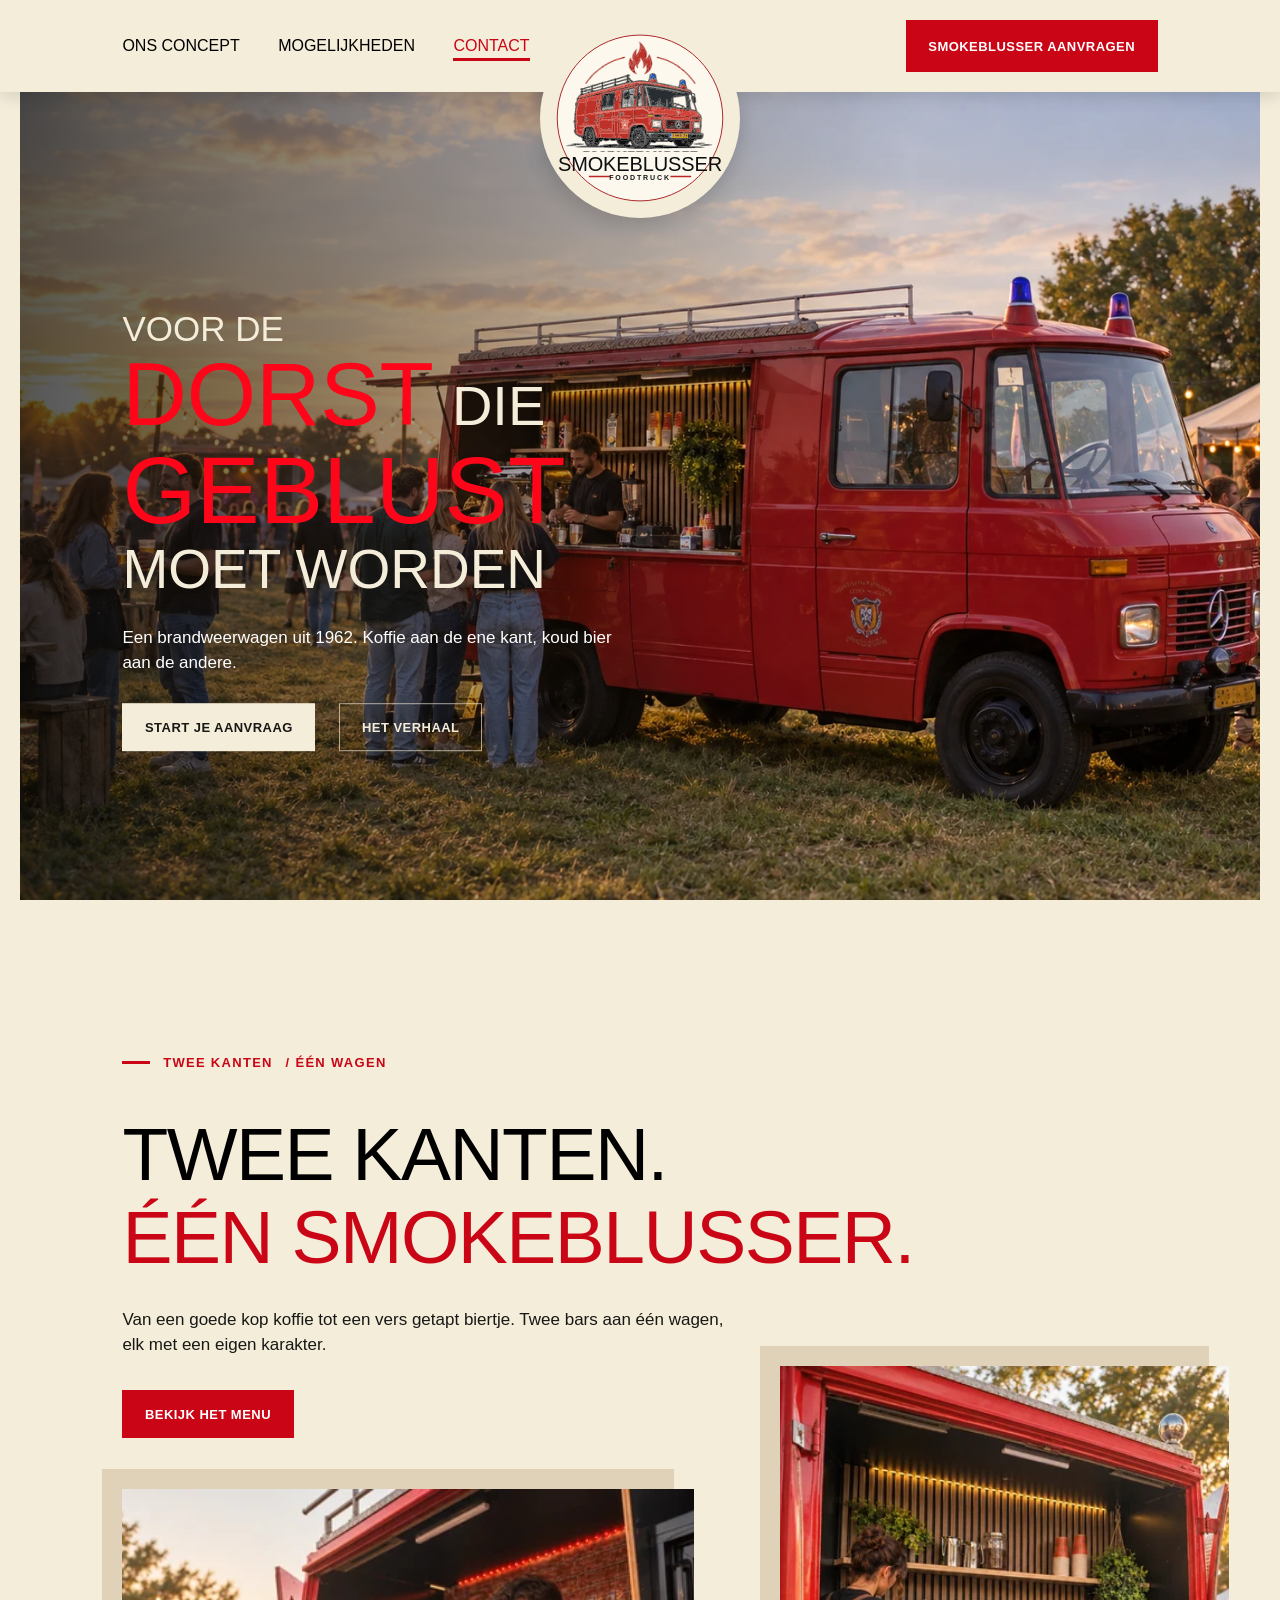
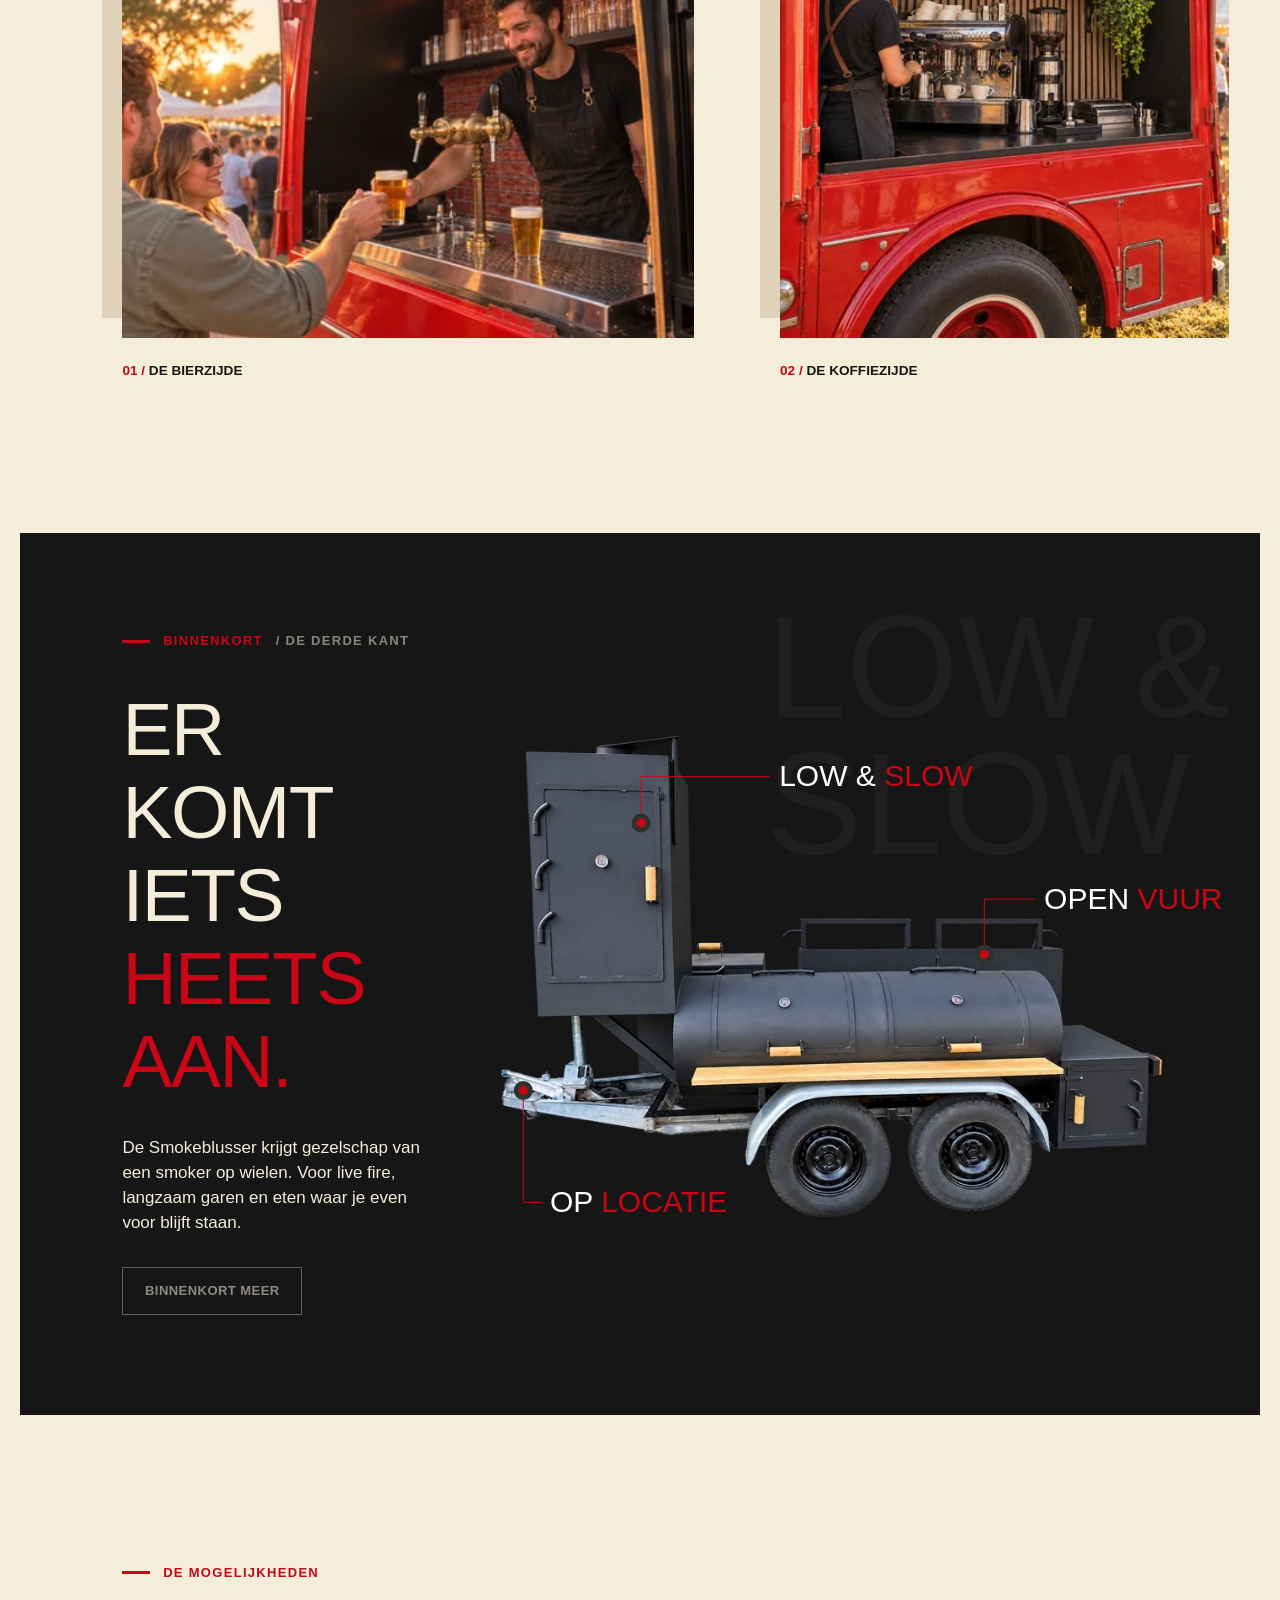
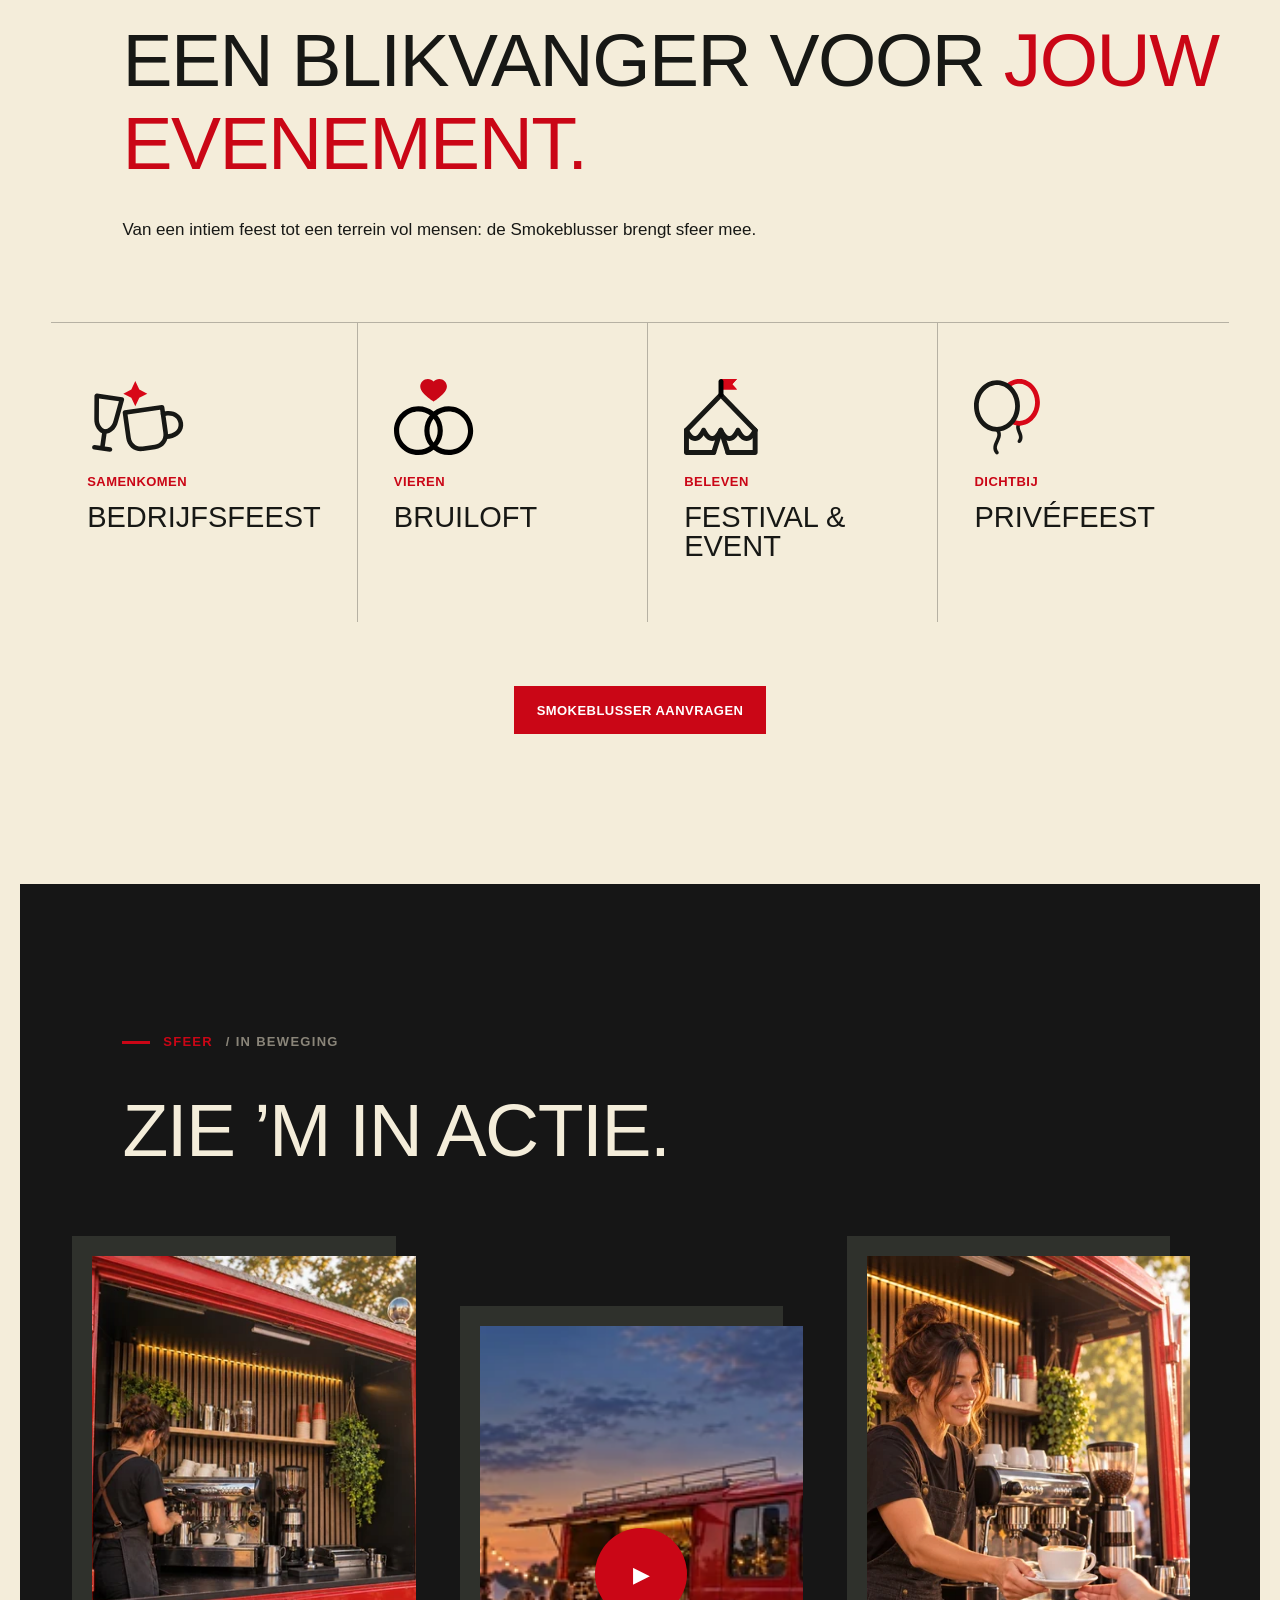
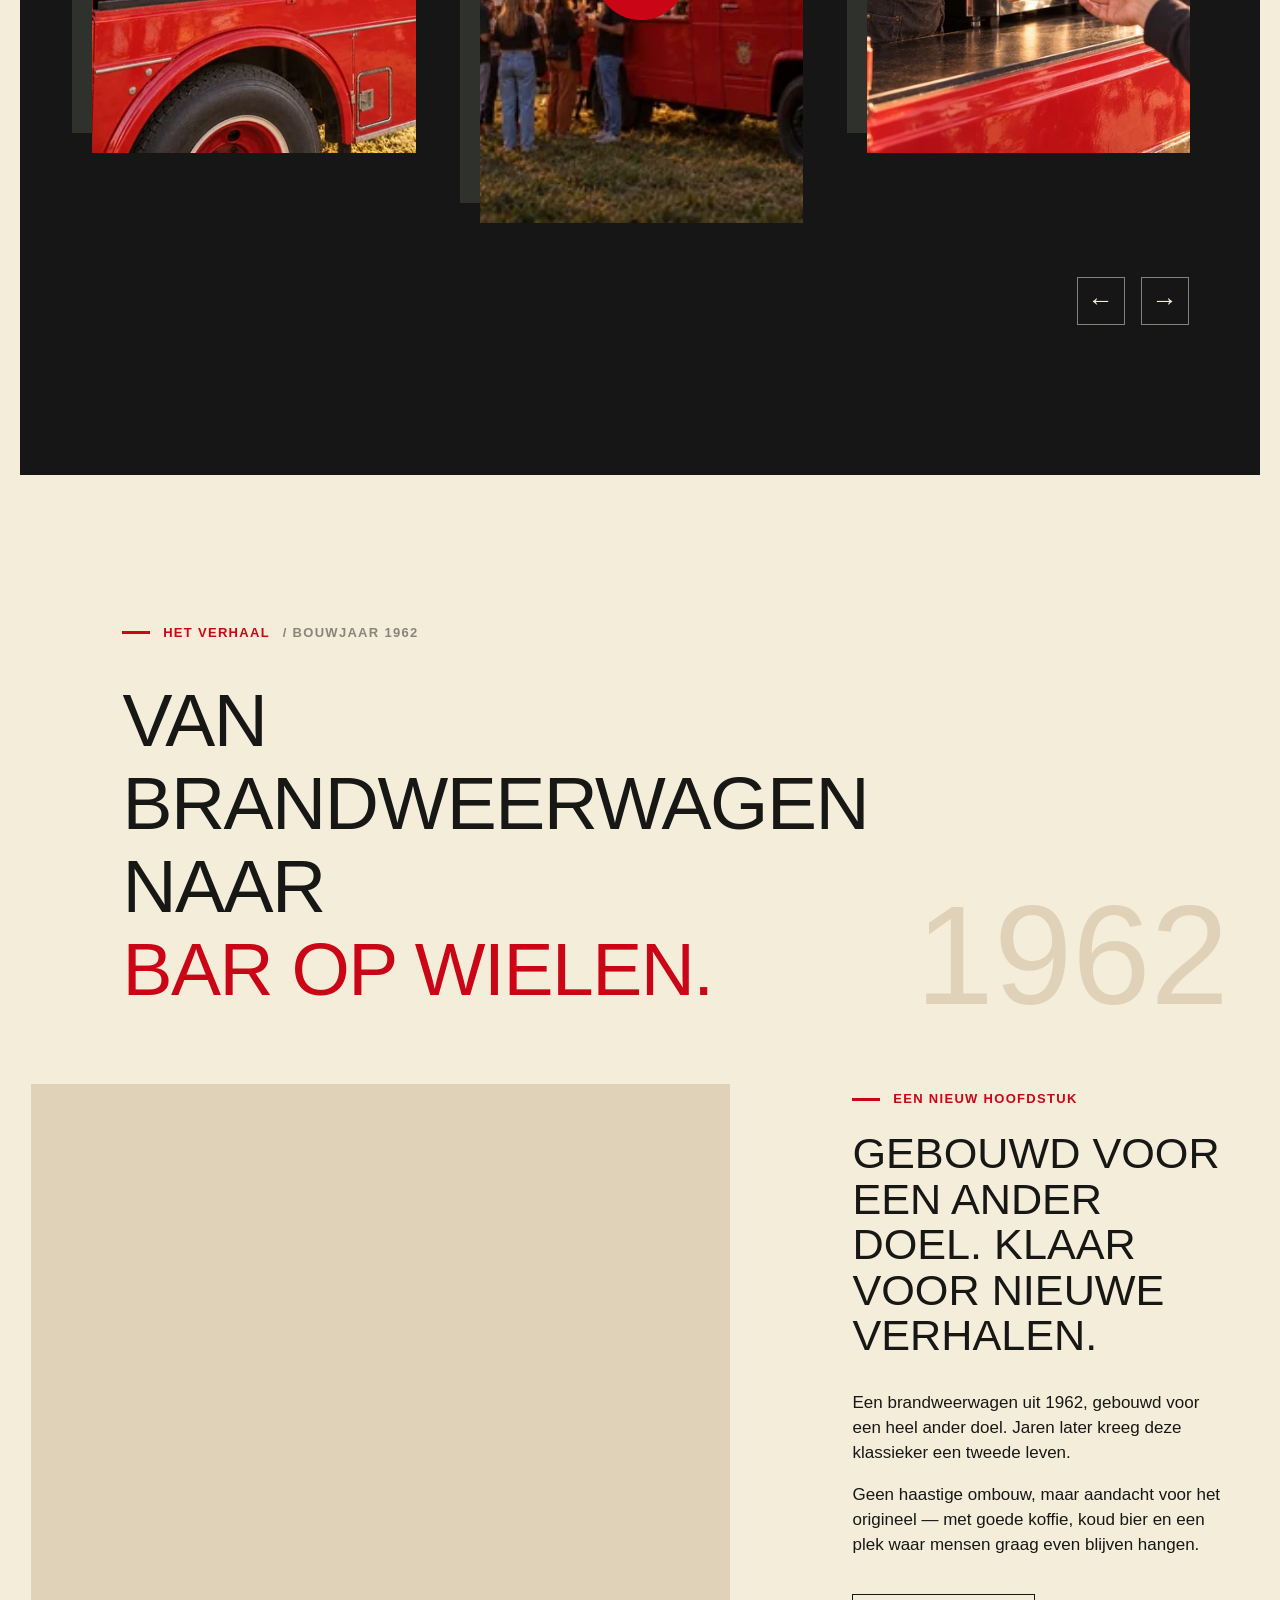
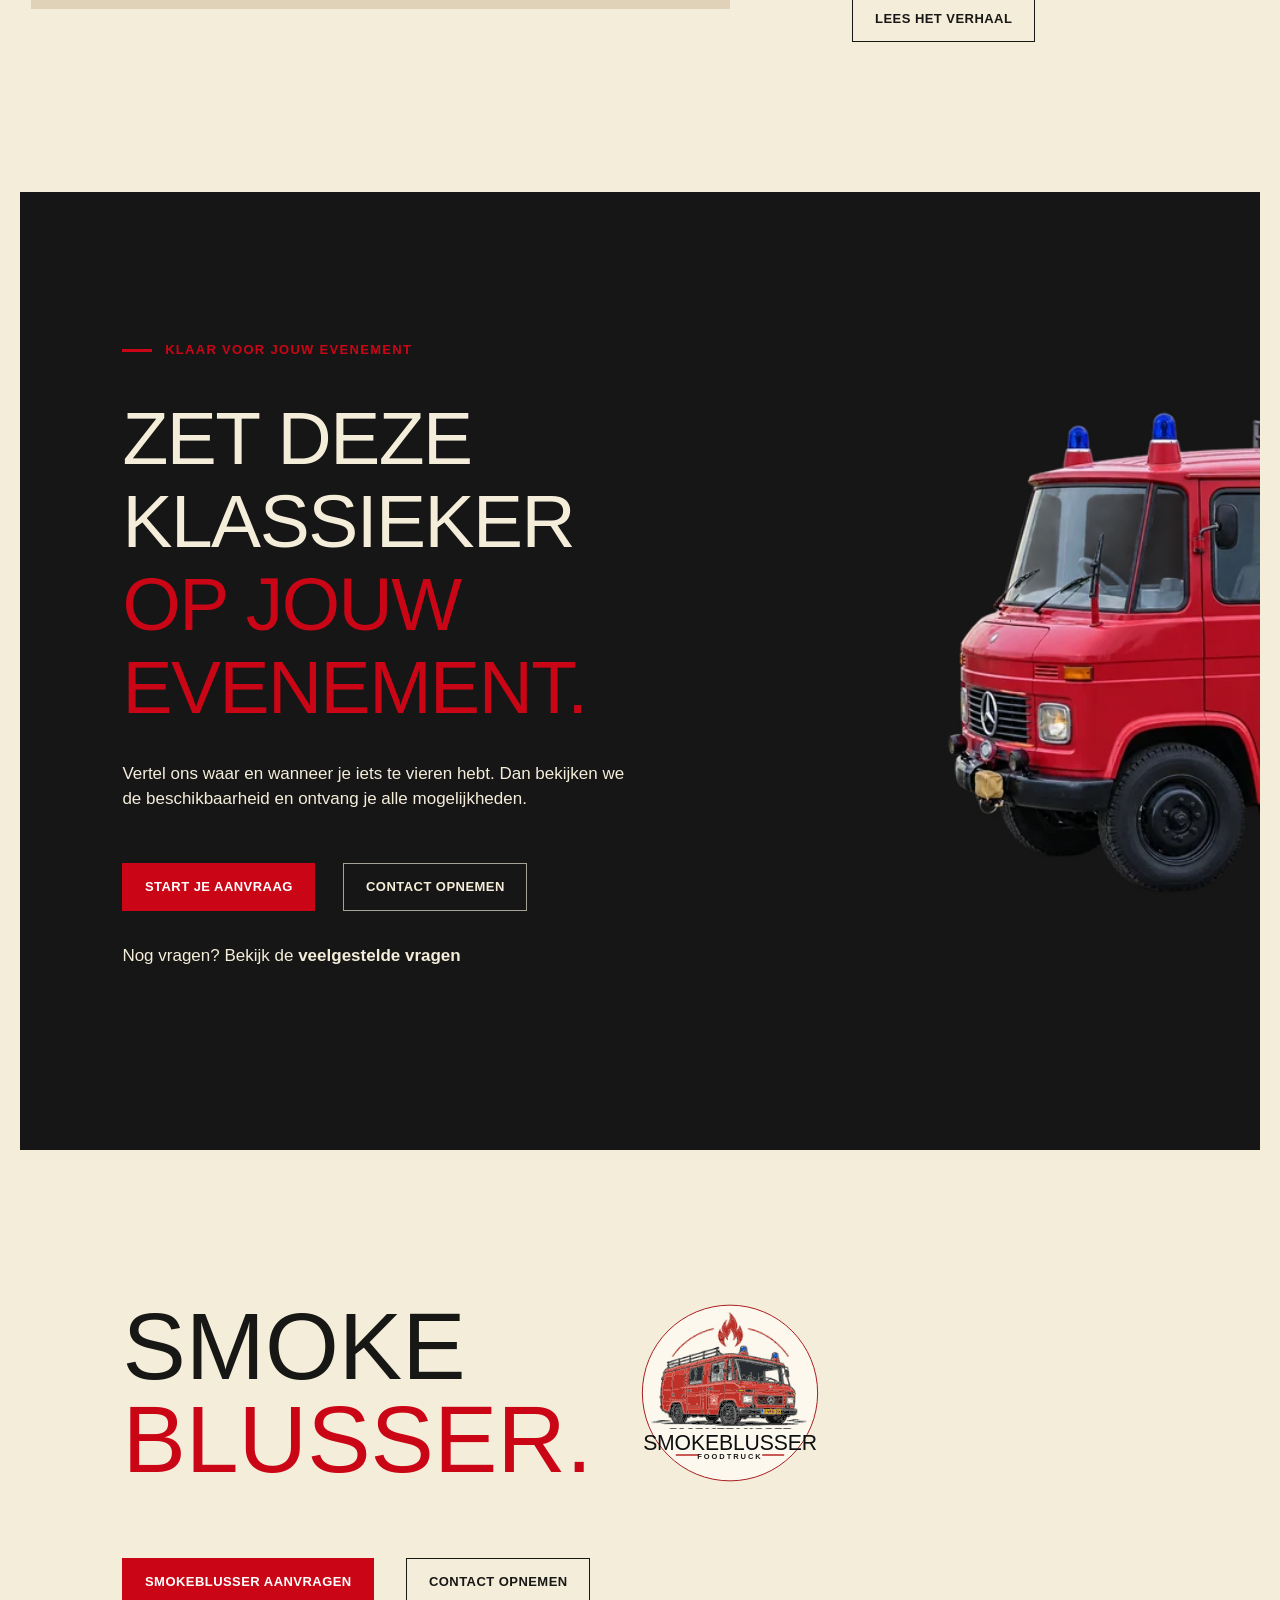
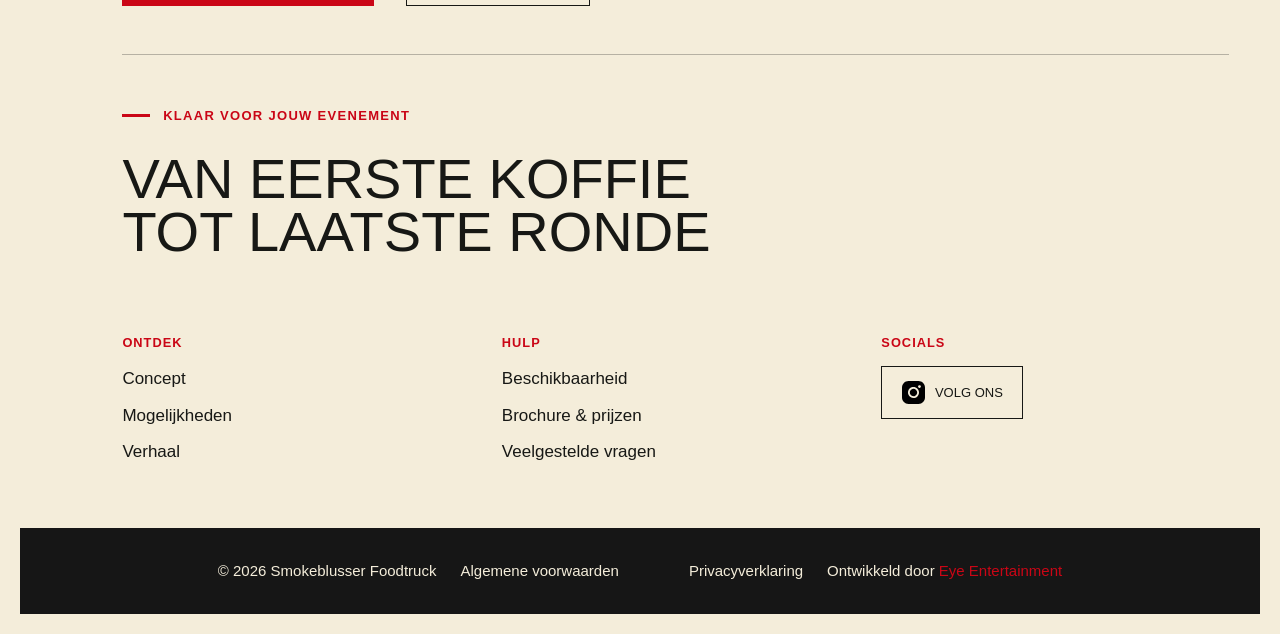
==== index.html @ 76fa593b "Initial commit" ====
<!doctype html>
<html lang="nl">
<head>
  <meta charset="utf-8">
  <meta name="viewport" content="width=device-width, initial-scale=1">
  <meta name="description" content="De Smokeblusser: een brandweerwagen uit 1962 met koffie, koud bier en binnenkort live fire voor ieder evenement.">
  <title>Smokeblusser — Foodtruck</title>
  <link rel="stylesheet" href="styles.css">
  <script src="script.js" defer></script>
</head>
<body>
  <a class="skip-link" href="#main">Naar de inhoud</a>

  <header class="site-header" data-header>
    <a class="brand" href="#top" aria-label="Smokeblusser home">
      <img src="assets/logo.svg" alt="Smokeblusser Foodtruck">
    </a>
    <button class="nav-toggle" type="button" aria-expanded="false" aria-controls="main-nav">
      <span></span><span></span><span></span><span class="sr-only">Menu</span>
    </button>
    <nav class="main-nav" id="main-nav" aria-label="Hoofdnavigatie">
      <div class="smoke-organic" aria-hidden="true"><span></span><span></span><span></span></div>
      <a href="#concept" aria-current="page">Ons concept</a>
      <a href="#mogelijkheden">Mogelijkheden</a>
      <a href="#contact">Contact</a>
      <a class="mobile-request-link" href="#contact">Smokeblusser aanvragen <span aria-hidden="true">→</span></a>
    </nav>
    <a class="button button--red header-cta" href="#contact">Smokeblusser aanvragen <span aria-hidden="true">→</span></a>
  </header>

  <main id="main">
    <section class="hero" id="top" aria-labelledby="hero-title">
      <img class="hero__image" src="assets/source-09-1672x941.webp" width="1672" height="941" decoding="async" fetchpriority="high" srcset="assets/hero-640.webp 640w, assets/hero-960.webp 960w, assets/source-09-1672x941.webp 1672w" sizes="100vw" alt="De rode Smokeblusser op een sfeervol festival tijdens golden hour">
      <div class="hero__shade"></div>
      <div class="hero__content">
        <h1 id="hero-title" class="hero-title">
          <span class="hero-title__intro">Voor de</span>
          <span class="hero-title__row"><em class="hero-title__dorst">Dorst</em><span class="hero-title__die">Die</span></span>
          <em class="hero-title__geblust">Geblust</em>
          <span class="hero-title__outro">Moet worden</span>
        </h1>
        <p>Een brandweerwagen uit 1962. Koffie aan de ene kant, koud bier aan de andere.</p>
        <div class="actions">
          <a class="button button--cream" href="#contact">Start je aanvraag <span aria-hidden="true">→</span></a>
          <a class="button button--outline-light" href="#verhaal">Het verhaal <span aria-hidden="true">→</span></a>
        </div>
      </div>
    </section>

    <section class="section two-sides" id="concept" aria-labelledby="sides-title">
      <div class="section-heading">
        <p class="eyebrow">Twee kanten <span>/ één wagen</span></p>
        <h2 id="sides-title"><span>Twee kanten.</span><span class="sides-title__focus"><em>Één</em> Smokeblusser.</span></h2>
        <p>Van een goede kop koffie tot een vers getapt biertje. Twee bars aan één wagen, elk met een eigen karakter.</p>
        <a class="button button--red" href="#contact">Bekijk het menu <span aria-hidden="true">→</span></a>
      </div>
      <div class="side-gallery">
        <figure class="side-card side-card--beer">
          <div class="photo-mat"><div class="photo-frame"><img src="assets/source-06-1536x1024.webp" width="1536" height="1024" srcset="assets/source-06-1536x1024-480.webp 480w, assets/source-06-1536x1024-800.webp 800w, assets/source-06-1536x1024.webp 1536w" sizes="(max-width: 860px) 70vw, 35vw" decoding="async" loading="lazy" alt="Vers getapt bier aan de bar van de Smokeblusser"></div></div>
          <figcaption><b>01 /</b> De bierzijde</figcaption>
        </figure>
        <figure class="side-card side-card--coffee">
          <div class="photo-mat"><div class="photo-frame"><img src="assets/source-03-1215x1295.webp" width="1215" height="1295" srcset="assets/source-03-1215x1295-480.webp 480w, assets/source-03-1215x1295-800.webp 800w, assets/source-03-1215x1295.webp 1215w" sizes="(max-width: 860px) 70vw, 35vw" decoding="async" loading="lazy" alt="Barista aan de koffiezijde van de Smokeblusser"></div></div>
          <figcaption><b>02 /</b> De koffiezijde</figcaption>
        </figure>
      </div>
    </section>

    <section class="section smoker" aria-labelledby="smoker-title">
      <div class="smoke-organic" aria-hidden="true">
        <span></span><span></span><span></span>
      </div>
      <div class="smoker__copy">
        <p class="eyebrow">Binnenkort <span>/ de derde kant</span></p>
        <h2 id="smoker-title">Er komt iets <em>heets aan.</em></h2>
        <p>De Smokeblusser krijgt gezelschap van een smoker op wielen. Voor live fire, langzaam garen en eten waar je even voor blijft staan.</p>
        <span class="button button--disabled">Binnenkort meer</span>
      </div>
      <div class="smoker__visual">
        <svg class="smoker__connections" aria-hidden="true" focusable="false"></svg>
        <span class="smoker__ghost" aria-hidden="true">Low &amp;<br>slow</span>
        <img src="assets/smoker-mirrored.webp" width="1448" height="1086" srcset="assets/smoker-mirrored-480.webp 480w, assets/smoker-mirrored-800.webp 800w, assets/smoker-mirrored.webp 1448w" sizes="(max-width: 860px) 100vw, 55vw" decoding="async" loading="lazy" alt="Grote zwarte smoker op een aanhanger">
        <div class="annotation annotation--one"><div class="annotation__title"><span>Low &amp;</span> <em>slow</em></div></div>
        <div class="annotation annotation--two"><div class="annotation__title"><span>Open</span> <em>vuur</em></div></div>
        <div class="annotation annotation--three"><div class="annotation__title"><span>Op</span> <em>locatie</em></div></div>
      </div>
    </section>

    <section class="section possibilities" id="mogelijkheden" aria-labelledby="possibilities-title">
      <div class="section-heading">
        <p class="eyebrow">De mogelijkheden</p>
        <h2 id="possibilities-title">Een blikvanger voor <em>jouw evenement.</em></h2>
        <p>Van een intiem feest tot een terrein vol mensen: de Smokeblusser brengt sfeer mee.</p>
      </div>
      <div class="event-grid">
        <article class="event-item"><img src="assets/icon-bedrijfsfeest.svg" alt=""><p class="kicker">Samenkomen</p><h3>Bedrijfsfeest</h3></article>
        <article class="event-item"><img src="assets/icon-bruiloft.svg" alt=""><p class="kicker">Vieren</p><h3>Bruiloft</h3></article>
        <article class="event-item"><img src="assets/icon-festival.svg" alt=""><p class="kicker">Beleven</p><h3>Festival &amp; event</h3></article>
        <article class="event-item"><img src="assets/icon-privefeest.svg" alt=""><p class="kicker">Dichtbij</p><h3>Privéfeest</h3></article>
      </div>
      <a class="button button--red possibilities__cta" href="#contact">Smokeblusser aanvragen <span aria-hidden="true">→</span></a>
    </section>

    <section class="section action-gallery" aria-labelledby="action-title">
      <div class="smoke-organic" aria-hidden="true"><span></span><span></span><span></span></div>
      <div class="section-heading">
        <p class="eyebrow">Sfeer <span>/ in beweging</span></p>
        <h2 id="action-title">Zie ’m in actie.</h2>
      </div>
      <div class="gallery-slider" role="region" aria-roledescription="carrousel" aria-label="Smokeblusser in actie" tabindex="0">
      <div class="gallery-slider__viewport">
      <div class="collage">
        <figure class="collage__item collage__item--left"><div class="photo-frame"><img src="assets/source-03-1215x1295.webp" width="1215" height="1295" srcset="assets/source-03-1215x1295-480.webp 480w, assets/source-03-1215x1295-800.webp 800w, assets/source-03-1215x1295.webp 1215w" sizes="(max-width: 860px) 70vw, 35vw" decoding="async" loading="lazy" alt="Koffie wordt gezet in de Smokeblusser"></div></figure>
        <figure class="collage__item collage__item--main">
          <div class="photo-frame"><img src="assets/source-04-1672x941.webp" width="1672" height="941" srcset="assets/source-04-1672x941-480.webp 480w, assets/source-04-1672x941-800.webp 800w, assets/source-04-1672x941.webp 1672w" sizes="(max-width: 860px) 70vw, 35vw" decoding="async" loading="lazy" alt="De Smokeblusser in actie op een festival in de avond"></div>
          <button class="play" type="button" data-open-video aria-label="Bekijk de sfeerimpressie"><span aria-hidden="true">▶</span></button>
        </figure>
        <figure class="collage__item collage__item--right"><div class="photo-frame"><img src="assets/source-01-1122x1402.webp" width="1122" height="1402" srcset="assets/source-01-1122x1402-480.webp 480w, assets/source-01-1122x1402-800.webp 800w, assets/source-01-1122x1402.webp 1122w" sizes="(max-width: 860px) 70vw, 35vw" decoding="async" loading="lazy" alt="Een verse koffie wordt overhandigd vanuit de Smokeblusser"></div></figure>
      </div>
      </div>
      <div class="gallery-slider__controls">
        <button class="gallery-slider__arrow" type="button" data-gallery-prev aria-label="Vorige foto">←</button>
        <button class="gallery-slider__arrow" type="button" data-gallery-next aria-label="Volgende foto">→</button>
        <span class="sr-only" data-gallery-status aria-live="polite"></span>
      </div>
      </div>
    </section>

    <section class="section story" id="verhaal" aria-labelledby="story-title">
      <div class="section-heading">
        <p class="eyebrow">Het verhaal <span>/ bouwjaar 1962</span></p>
        <h2 id="story-title">Van brandweerwagen naar <em>bar op wielen.</em></h2>
        <span class="story__year" aria-hidden="true">1962</span>
      </div>
      <div class="story__layout">
        <figure class="story__photo"><div class="photo-frame"><img src="assets/source-02-1448x1086.webp" width="1448" height="1086" srcset="assets/source-02-1448x1086-480.webp 480w, assets/source-02-1448x1086-800.webp 800w, assets/source-02-1448x1086.webp 1448w" sizes="(max-width: 860px) calc(100vw - 60px), 45vw" decoding="async" loading="lazy" alt="De brandweerwagen uit 1962 in het Noord-Hollandse landschap tijdens golden hour"></div></figure>
        <div class="story__copy">
          <p class="eyebrow">Een nieuw hoofdstuk</p>
          <h3>Gebouwd voor een ander doel. Klaar voor nieuwe verhalen.</h3>
          <p>Een brandweerwagen uit 1962, gebouwd voor een heel ander doel. Jaren later kreeg deze klassieker een tweede leven.</p>
          <p>Geen haastige ombouw, maar aandacht voor het origineel — met goede koffie, koud bier en een plek waar mensen graag even blijven hangen.</p>
          <a class="button button--outline-dark" href="#contact">Lees het verhaal <span aria-hidden="true">→</span></a>
        </div>
      </div>
    </section>

    <section class="booking" id="contact" aria-labelledby="booking-title">
      <div class="smoke-organic" aria-hidden="true"><span></span><span></span><span></span></div>
      <div class="booking__copy">
        <p class="eyebrow">Klaar voor jouw evenement</p>
        <h2 id="booking-title"><span>Zet deze klassieker</span><em>Op jouw evenement.</em></h2>
        <p>Vertel ons waar en wanneer je iets te vieren hebt. Dan bekijken we de beschikbaarheid en ontvang je alle mogelijkheden.</p>
        <div class="actions">
          <a class="button button--red" href="mailto:info@smokeblusser.nl">Start je aanvraag <span aria-hidden="true">→</span></a>
          <a class="button button--outline-light" href="mailto:info@smokeblusser.nl">Contact opnemen <span aria-hidden="true">→</span></a>
        </div>
        <p class="booking__faq">Nog vragen? Bekijk de <a href="veelgestelde-vragen.html">veelgestelde vragen</a></p>
      </div>
      <img src="assets/source-05-1578x997.webp" width="1578" height="997" srcset="assets/source-05-1578x997-480.webp 480w, assets/source-05-1578x997-800.webp 800w, assets/source-05-1578x997.webp 1578w" sizes="(max-width: 860px) 45vw, 55vw" decoding="async" loading="lazy" alt="Vrijstaande rode Smokeblusser uit 1962">
    </section>
  </main>

  <footer class="site-footer">
    <div class="footer__main">
      <div class="footer__brand-panel">
        <div class="footer__statement"><span>Smoke</span><em>Blusser.</em></div>
        <a class="footer__logo" href="./" aria-label="Smokeblusser home"><img src="assets/logo.svg" alt="Smokeblusser Foodtruck"></a>
        <div class="footer__actions">
          <a class="button button--red" href="#contact">Smokeblusser aanvragen <span aria-hidden="true">→</span></a>
          <a class="button button--outline-dark" href="mailto:info@smokeblusser.nl">Contact opnemen <span aria-hidden="true">→</span></a>
        </div>
      </div>
      <div class="footer__content-panel">
        <div class="footer__tagline"><p class="eyebrow">Klaar voor jouw evenement</p><h2>Van eerste koffie<br>tot laatste ronde</h2></div>
        <nav class="footer__links" aria-label="Footernavigatie">
          <div><b>Ontdek</b><a href="#concept">Concept</a><a href="#mogelijkheden">Mogelijkheden</a><a href="#verhaal">Verhaal</a></div>
          <div><b>Hulp</b><a href="#contact">Beschikbaarheid</a><a href="#contact">Brochure &amp; prijzen</a><a href="veelgestelde-vragen.html">Veelgestelde vragen</a></div>
          <div><b>Socials</b><a class="social-link" href="#" aria-label="Volg Smokeblusser op Instagram"><img src="assets/icon-instagram.svg" alt="">Volg ons</a></div>
        </nav>
      </div>
    </div>
    <div class="footer__legal">
      <span>© 2026 Smokeblusser Foodtruck</span>
      <div class="footer__legal-links">
        <a href="algemene-voorwaarden.html">Algemene voorwaarden</a>
        <a href="#">Privacyverklaring</a>
      </div>
      <span>Ontwikkeld door <em>Eye Entertainment</em></span>
    </div>
  </footer>

  <dialog class="video-dialog" data-video-dialog>
    <button class="video-dialog__close" type="button" data-close-video aria-label="Sluiten">×</button>
    <img src="assets/source-04-1672x941.webp" width="1672" height="941" srcset="assets/source-04-1672x941-480.webp 480w, assets/source-04-1672x941-800.webp 800w, assets/source-04-1672x941.webp 1672w" sizes="90vw" decoding="async" loading="lazy" alt="De Smokeblusser in festivalsfeer">
    <div><p class="eyebrow">Zie ’m in actie</p><h2>De video volgt binnenkort.</h2><p>Tot die tijd geeft deze still alvast een goede indruk van de sfeer.</p></div>
  </dialog>
</body>
</html>
---- styles.css ----
/* Smokeblusser — component-organized styles. Responsive rules stay
   beside their component; source order preserves the existing cascade. */

/* Foundations */
:root {
  --surface-dark: #161616;
  --photo-dark: #2f312c;
  --hero-red: #ff0519;
  --cream: #f4edda;
  --red: #ca0616;
  --red-hover: #b0000e;
  --dark: #242621;
  --ink: #171815;
  --sand: #e0d2b8;
  --line: rgba(23,24,21,.28);
  --pad: clamp(1.25rem,4vw,5rem);
  --display: Impact,"Arial Narrow",Haettenschweiler,sans-serif;
  --body: "Helvetica Neue",Helvetica,Arial,sans-serif;
}

* {
  box-sizing: border-box;
}

html {
  scroll-behavior: smooth;
}

body {
  margin: 0px;
  background: var(--cream);
  color: var(--ink);
  font-family: var(--body);
  font-size: 17px;
  font-weight: 400;
  line-height: 25px;
}

img {
  display: block;
  max-width: 100%;
  height: auto;
}

a {
  color: inherit;
}

.sr-only {
  position: absolute;
  width: 1px;
  height: 1px;
  padding: 0px;
  margin: -1px;
  overflow: hidden;
  clip: rect(0px, 0px, 0px, 0px);
  white-space: nowrap;
  border: 0px;
}

.skip-link {
  position: fixed;
  top: 0.75rem;
  left: 0.75rem;
  z-index: 1000;
  transform: translateY(-160%);
  background: rgb(255, 255, 255);
  padding: 0.8rem 1rem;
}

.skip-link:focus {
  transform: none;
}

@media (prefers-reduced-motion: reduce) {
  html {
    scroll-behavior: auto;
  }

  * {
    transition: none !important;
  }

  ::before {
    transition: none !important;
  }

  ::after {
    transition: none !important;
  }

}

@media (max-width: 860px) {
  body {
    font-size: 17px;
    line-height: 25px;
  }

}

html {
  scroll-padding-top: 112px;
}

:root {
  --hero-copy-inset: clamp(3rem,8vw,9rem);
}

@media (min-width: 861px) and (max-width: 1050px) {
  :root {
    --hero-copy-inset: 7vw;
  }

}

@media (max-width: 860px) {
  html {
    scroll-padding-top: 96px;
  }

}


/* Buttons and shared typography */
.button {
  font-size: 13px;
  font-weight: 800;
  text-transform: uppercase;
  letter-spacing: 0.035em;
  text-decoration: none;
}

.kicker {
  font-size: 13px;
  font-weight: 800;
  text-transform: uppercase;
  letter-spacing: 0.035em;
  text-decoration: none;
}

.eyebrow {
  font-size: 13px;
  font-weight: 800;
  text-transform: uppercase;
  text-decoration: none;
}

.button {
  min-height: 52px;
  padding: 0.95rem 1.35rem;
  display: inline-flex;
  align-items: center;
  justify-content: center;
  gap: 1.25rem;
  border: 1px solid transparent;
  transition: transform 0.2s, background-color 0.2s, color 0.2s, gap 0.2s;
}

.button:hover {
  transform: translateY(-2px);
}

@media (min-width: 861px) {
  .button:not(.header-cta) {
    height: 48px;
    min-height: 48px;
    padding-block: 0;
  }
}

.button--red {
  gap: 0px;
  background: var(--red);
  color: rgb(255, 255, 255);
}

.button--red:hover {
  gap: 1.25rem;
  background: var(--red-hover);
  transform: none;
}

.button--red:focus-visible {
  gap: 1.25rem;
  background: var(--red-hover);
  transform: none;
}

.button--cream {
  background: var(--cream);
  color: var(--ink);
}

.button--outline-light {
  color: var(--cream);
  border-color: rgba(244, 237, 218, 0.65);
}

.button--disabled {
  border-color: rgba(244, 237, 218, 0.35);
  color: rgba(244, 237, 218, 0.55);
  pointer-events: none;
}

.actions {
  display: flex;
  align-items: center;
  gap: 1.75rem;
  flex-wrap: wrap;
}

.section h2 {
  font-family: var(--display);
  font-weight: 400;
  text-transform: uppercase;
  line-height: 0.88;
  letter-spacing: -0.02em;
  margin: 0px;
}

.section h2 em {
  display: block;
  color: var(--red);
  font-style: normal;
}

.section {
  padding: clamp(6rem,11vw,10rem) var(--pad);
}

.section-heading {
  max-width: 1260px;
  margin: 0px auto;
}

.section-heading--center {
  text-align: center;
  max-width: 980px;
}

.eyebrow {
  color: var(--red);
  margin: 0px 0px 2.4rem;
  display: flex;
  align-items: center;
  gap: 0.8rem;
}

.eyebrow::before {
  content: "";
  width: 30px;
  height: 3px;
  background: currentcolor;
  flex: 0 0 auto;
}

.eyebrow span {
  color: rgb(138, 133, 121);
}

.section h2 {
  font-size: clamp(3.2rem, 6vw, 6.3rem);
}

.section-heading > p:not(.eyebrow) {
  max-width: 760px;
  margin: 2rem 0px;
}

.section-heading--center > p:not(.eyebrow) {
  margin: 2rem auto;
}

@media (max-width: 860px) {
  .section {
    padding: 5rem 1.25rem;
  }

  .section h2 {
    font-size: clamp(3rem, 14vw, 4.7rem);
  }

  .eyebrow {
    margin-bottom: 1.6rem;
  }

  .section-heading--center {
    text-align: left;
  }

}

.section .eyebrow::before {
  width: 28px;
  height: 3px;
  background: url("assets/eyebrow-line-red.svg") center center / contain no-repeat transparent;
}

.button span[aria-hidden="true"] {
  display: inline-block;
  width: 15px;
  height: 11px;
  font-size: 0px;
  line-height: 0;
  background: center center / contain no-repeat;
}

.button--red span[aria-hidden="true"] {
  width: 0px;
  opacity: 0;
  overflow: hidden;
  transform: translateX(-6px);
  background-image: url("assets/arrow-right-white.svg");
  transition: width 0.2s, opacity 0.15s, transform 0.2s;
}

.button--red:hover span[aria-hidden="true"] {
  width: 15px;
  opacity: 1;
  transform: translateX(0px);
}

.button--red:focus-visible span[aria-hidden="true"] {
  width: 15px;
  opacity: 1;
  transform: translateX(0px);
}

.button--cream span[aria-hidden="true"] {
  background-image: url("assets/arrow-right-red.svg");
}

.button {
  white-space: nowrap;
}

.eyebrow {
  letter-spacing: 0.1em;
}

main > .section {
  padding-top: 150px;
  padding-bottom: 150px;
}

.button--outline-dark {
  color: var(--ink);
  border-color: var(--ink);
}

.button--outline-dark {
  gap: 0px;
  transform: none;
}

.button--outline-dark span[aria-hidden="true"] {
  width: 0px;
  opacity: 0;
  overflow: hidden;
  transform: translateX(-6px);
  background-image: url("assets/arrow-right-black.svg");
  transition: width 0.2s, opacity 0.15s, transform 0.2s;
}

.button--outline-dark:hover {
  gap: 1.25rem;
  transform: none;
  background: transparent;
  color: var(--ink);
}

.button--outline-dark:focus-visible {
  gap: 1.25rem;
  transform: none;
  background: transparent;
  color: var(--ink);
}

.button--outline-dark:hover span[aria-hidden="true"] {
  width: 15px;
  opacity: 1;
  transform: translateX(0px);
}

.button--outline-dark:focus-visible span[aria-hidden="true"] {
  width: 15px;
  opacity: 1;
  transform: translateX(0px);
}

@media (max-width: 860px) {
  main > .section {
    padding: 64px 24px;
  }

  main .eyebrow {
    font-size: 11px;
    line-height: 1.5;
    gap: 8px;
    flex-wrap: wrap;
    margin-bottom: 24px;
    letter-spacing: 0.08em;
  }

  .eyebrow::before {
    width: 20px;
  }

  .section-heading > p:not(.eyebrow) {
    margin: 24px 0px;
  }

  .button {
    min-height: 47px;
    padding-top: calc(-2.5px + 0.95rem);
    padding-bottom: calc(-2.5px + 0.95rem);
  }

}


/* Header and navigation */
.site-header {
  height: 108px;
  display: grid;
  grid-template-columns: 240px 1fr auto;
  align-items: center;
  padding: 0 var(--pad);
  z-index: 20;
  background: var(--cream);
}

.brand {
  position: absolute;
  left: var(--pad);
  top: 28px;
  width: 150px;
  height: 150px;
  border-radius: 50%;
  background: var(--cream);
  display: grid;
  place-items: center;
  z-index: 2;
}

.brand img {
  width: 118px;
}

.main-nav {
  display: flex;
  justify-self: center;
  gap: clamp(1.75rem, 4vw, 4.5rem);
  grid-column: 2;
}

.main-nav a {
  font-family: var(--display);
  font-size: 16px;
  font-weight: 400;
  line-height: 1;
  text-transform: uppercase;
  letter-spacing: 0px;
  text-decoration: none;
  color: rgb(0, 0, 0);
  position: relative;
  padding: 0.45rem 0px;
}

.main-nav a[aria-current="page"] {
  color: var(--red);
}

.main-nav a::after {
  content: "";
  position: absolute;
  left: 0px;
  right: 100%;
  bottom: 0px;
  height: 3px;
  background: var(--red);
  transition: right 0.2s;
}

.main-nav a:hover::after {
  right: 0px;
}

.main-nav a:focus-visible::after {
  right: 0px;
}

.main-nav a[aria-current="page"]::after {
  right: 0px;
}

.header-cta {
  grid-column: 3;
}

.main-nav .mobile-request-link {
  display: none;
}

@media (max-width: 860px) {
  .site-header .main-nav a.mobile-request-link {
    display: block;
    color: #ff0519;
  }
}

.nav-toggle {
  display: none;
}

@media (max-width: 1050px) {
  .site-header {
    grid-template-columns: 160px 1fr auto;
  }

  .main-nav {
    gap: 1.5rem;
  }

  .header-cta {
    padding-inline: 0.9rem;
  }

}

@media (max-width: 860px) {
  .site-header {
    grid-template-columns: 1fr auto;
    padding: 0px 1rem;
  }

  .brand {
    left: 1rem;
    top: 14px;
    width: 100px;
    height: 100px;
  }

  .brand img {
    width: 80px;
  }

  .nav-toggle {
    display: flex;
    grid-column: 2;
    width: 48px;
    height: 48px;
    border: 0px;
    background: transparent;
    flex-direction: column;
    justify-content: center;
    gap: 5px;
    padding: 10px;
  }

  .nav-toggle span:not(.sr-only) {
    height: 2px;
    background: var(--ink);
    width: 100%;
  }

  .main-nav {
    display: flex;
    flex-direction: column;
    font: 2.4rem/1 var(--display);
    z-index: 3;
  }

  .main-nav.is-open {
    transform: none;
  }

  .header-cta {
    display: none;
  }

}

.site-header .header-cta {
  right: 70px;
}

.site-header {
  position: sticky;
  top: 0px;
  box-shadow: rgba(0, 0, 0, 0.12) 0px 5px 16px;
}

.site-header .brand {
  background: transparent;
}

.site-header .brand img {
  transition: transform 0.25s;
}

.site-header.is-scrolled .brand {
  top: 50%;
  transform: translateY(-50%);
  width: 76px;
  height: 76px;
  background: transparent;
  border-radius: 0px;
}

.site-header.is-scrolled .brand img {
  width: 76px;
  object-fit: contain;
}

@media (min-width: 861px) {
  .site-header {
    height: 92px;
  }

  .site-header .header-cta {
    top: 20px;
    height: 52px;
    min-height: 52px;
  }

}

@media (min-width: 1051px) {
  .site-header {
    grid-template-columns: 240px minmax(0px, 1fr) 260px;
  }

  .header-cta {
    position: absolute;
    right: 20px;
  }

}

@media (min-width: 861px) and (max-width: 1050px) {
  .site-header {
    grid-template-columns: 160px minmax(0px, 1fr) 250px;
  }

  .header-cta {
    position: absolute;
    right: 20px;
  }

}

.brand img {
  transform-origin: center center;
  transition: transform 0.25s;
}

.brand:hover img {
  transform: scale(1.05) rotate(-2deg);
}

.brand:focus-visible img {
  transform: scale(1.05) rotate(-2deg);
}

@media (prefers-reduced-motion: reduce) {
  .brand:hover img {
    transform: none;
  }

  .brand:focus-visible img {
    transform: none;
  }

}

.site-header .brand {
  transform-origin: right bottom;
  transition: transform 0.4s cubic-bezier(0.22, 0.61, 0.36, 1);
}

@media (min-width: 861px) {
  .site-header .brand img {
    position: relative;
  }

  .site-header.is-scrolled .brand img {
    position: relative;
  }

}

@media (max-width: 860px) {
  .site-header .brand img {
    position: relative;
  }

  .site-header.is-scrolled .brand img {
    position: relative;
  }

}

.main-nav > .smoke-organic {
  display: none;
}

@media (max-width: 860px) {
  .site-header {
    height: 76px;
  }

  .site-header .brand {
    left: 20px;
    top: 6px;
    width: 64px;
    height: 64px;
    transform: none;
  }

  .site-header.is-scrolled .brand {
    left: 20px;
    top: 6px;
    width: 64px;
    height: 64px;
    transform: none;
  }

  .site-header .brand img {
    left: 0px;
    width: 64px;
  }

  .site-header.is-scrolled .brand img {
    left: 0px;
    width: 64px;
  }

  .nav-toggle {
    position: relative;
    z-index: 4;
    min-width: 48px;
    min-height: 48px;
  }

  .site-header .nav-toggle {
    border: 1px solid rgb(0, 0, 0);
    border-radius: 0px;
    padding: 0px;
    display: grid;
    place-items: center;
    background: transparent;
  }

  .site-header .nav-toggle span:not(.sr-only) {
    display: block;
    position: absolute;
    left: 9px;
    top: 18px;
    width: 20px;
    height: 2px;
    background: rgb(28, 27, 31);
    transition: transform 0.25s, opacity 0.2s;
  }

  .site-header .nav-toggle span:nth-of-type(1) {
    transform: translateY(-6px);
  }

  .site-header .nav-toggle span:nth-of-type(3) {
    transform: translateY(6px);
  }

  .site-header .nav-toggle[aria-expanded="true"] span:nth-of-type(2) {
    opacity: 0;
  }

  .site-header .nav-toggle[aria-expanded="true"] span:nth-of-type(1) {
    display: block;
    position: absolute;
    width: 20px;
    height: 2px;
    background: rgb(28, 27, 31);
    transform: rotate(45deg);
  }

  .site-header .nav-toggle[aria-expanded="true"] span:nth-of-type(3) {
    display: block;
    position: absolute;
    width: 20px;
    height: 2px;
    background: rgb(28, 27, 31);
  }

  .site-header .nav-toggle[aria-expanded="true"] span:nth-of-type(3) {
    transform: rotate(-45deg);
  }

  .main-nav {
    inset: 0px;
    position: fixed;
    width: 100%;
    height: 100dvh;
    transform: none;
    visibility: hidden;
    opacity: 0;
    pointer-events: none;
    justify-content: center;
    align-items: center;
    gap: 8px;
    padding: 76px 24px;
    box-shadow: none;
    transition: opacity 0.2s, visibility 0.2s;
  }

  .main-nav.is-open {
    visibility: visible;
    opacity: 1;
    pointer-events: auto;
  }

  .main-nav {
    background: var(--surface-dark);
    isolation: isolate;
    overflow: hidden;
  }

  .main-nav > .smoke-organic {
    display: block;
    inset: 0px;
    opacity: 0.25;
    mask-image: none;
    z-index: -1;
  }

  .main-nav > .smoke-organic span {
    width: 300%;
    height: 450%;
    left: -100%;
    bottom: -175%;
  }

  .main-nav > .smoke-organic span:nth-child(2) {
    left: -85%;
  }

  .main-nav > .smoke-organic span:nth-child(3) {
    left: -115%;
  }

  .main-nav a {
    font-size: clamp(20px, 5.6vw, 24px);
    padding: 12px 0px;
    min-height: 48px;
    color: var(--cream);
    text-align: center;
    opacity: 0;
    translate: 0 10px;
    transition: opacity .3s ease, translate .3s ease;
  }

  .main-nav a[aria-current="page"] {
    color: var(--cream);
  }

  .main-nav.is-open a {
    opacity: 1;
    translate: 0 0;
    transition-delay: .1s;
  }

  .main-nav.is-open a:nth-of-type(2) {
    transition-delay: .16s;
  }

  .main-nav.is-open a:nth-of-type(3) {
    transition-delay: .22s;
  }

  .site-header .main-nav a.mobile-request-link {
    margin-top: 24px;
    position: relative;
    top: 20px;
    transition-delay: .28s;
    display: inline-flex;
    align-items: center;
    justify-content: center;
    gap: 12px;
    padding: 16px 20px;
    max-width: 100%;
    background: var(--hero-red);
    color: var(--cream);
    font-size: clamp(17px, 4.8vw, 22px);
  }

  .mobile-request-link span {
    display: inline-block;
    margin-left: 0;
    width: 22px;
    height: 18px;
    vertical-align: middle;
    font-size: 0;
    background: var(--cream);
    clip-path: polygon(0 42%, 68% 42%, 42% 10%, 53% 0, 100% 50%, 53% 100%, 42% 90%, 68% 58%, 0 58%);
  }

  .site-header .nav-toggle[aria-expanded="true"] {
    border-color: var(--cream);
  }

  .site-header .nav-toggle[aria-expanded="true"] span:not(.sr-only) {
    background: var(--cream);
  }

  .main-nav a::after {
    display: none;
  }

  .main-nav a[aria-current="page"]:not(.mobile-request-link)::after {
    display: block;
    left: 0;
    right: 0;
    bottom: 5px;
    height: 2px;
  }

  .site-header .nav-toggle {
    width: 40px;
    height: 40px;
    min-width: 40px;
    min-height: 40px;
  }

  .site-header .nav-toggle[aria-expanded="true"] span:nth-of-type(1) {
    top: 18px;
    left: 9px;
  }

  .site-header .nav-toggle[aria-expanded="true"] span:nth-of-type(3) {
    top: 18px;
    left: 9px;
  }

}

@media (min-width: 861px) {
  .site-header {
    grid-template-columns: minmax(0px, 1fr) 200px minmax(0px, 1fr);
    padding-left: calc(20px + var(--hero-copy-inset));
    padding-right: calc(20px + var(--hero-copy-inset));
  }

  .site-header .main-nav {
    grid-column: 1;
    justify-self: start;
    gap: clamp(24px, 3vw, 48px);
  }

  .site-header .main-nav a {
    white-space: nowrap;
    flex-shrink: 0;
  }

  .site-header .brand {
    left: 50%;
    top: var(--logo-top,18px);
    width: 200px;
    height: 200px;
    border-radius: 50%;
    background: var(--cream);
    transform: translateX(-50%) scale(var(--logo-scale,1));
    transform-origin: center top;
    transition: none;
  }

  .site-header.is-scrolled .brand {
    left: 50%;
    top: var(--logo-top,18px);
    width: 200px;
    height: 200px;
    border-radius: 50%;
    background: var(--cream);
    transform: translateX(-50%) scale(var(--logo-scale,1));
    transform-origin: center top;
    transition: none;
  }

  .site-header .brand img {
    left: 0px;
    width: 170px;
  }

  .site-header.is-scrolled .brand img {
    left: 0px;
    width: 170px;
  }

  .site-header .brand::before {
    content: "";
    position: absolute;
    inset: 0px;
    border-radius: 50%;
    box-shadow: rgba(0, 0, 0, 0.16) 0px 7px 20px;
    clip-path: inset(var(--logo-shadow-cutoff,74px) -40px -40px -40px);
    z-index: -1;
    pointer-events: none;
  }

  .site-header .header-cta {
    right: calc(20px + var(--hero-copy-inset));
  }

}


@media (max-width: 860px) and (prefers-reduced-motion: reduce) {
  .main-nav a {
    translate: none;
    transition: none;
  }
}

/* Hero */
.hero {
  height: min(820px, -108px + 100vh);
  min-height: 610px;
  margin: 0px 20px;
  position: relative;
  overflow: hidden;
  color: var(--cream);
}

.hero__image {
  position: absolute;
  inset: 0px;
  width: 100%;
  height: 100%;
  object-fit: cover;
  object-position: center center;
}

.hero__shade {
  position: absolute;
  inset: 0px;
  background: linear-gradient(90deg, rgba(7, 8, 7, 0.68) 0%, rgba(7, 8, 7, 0.25) 46%, rgba(7, 8, 7, 0) 72%);
}

.hero__content {
  position: absolute;
  left: clamp(3rem, 8vw, 9rem);
  top: 50%;
  transform: translateY(-42%);
  max-width: 760px;
}

.hero h1 {
  font-family: var(--display);
  font-weight: 400;
  text-transform: uppercase;
  line-height: 0.88;
  letter-spacing: -0.02em;
  margin: 0px;
}

.hero h1 {
  font-size: clamp(4rem, 7.6vw, 8rem);
  max-width: 9ch;
}

.hero h1 em {
  display: block;
  color: var(--red);
  font-style: normal;
}

.hero__content > p {
  max-width: 510px;
  color: rgb(255, 255, 255);
  font-size: 17px;
  line-height: 25px;
}

@media (max-width: 1050px) {
  .hero {
    min-height: 560px;
  }

  .hero__content {
    left: 7vw;
  }

}

@media (max-width: 860px) {
  .hero__image {
    object-position: 64% center;
  }

  .hero__shade {
    background: linear-gradient(0deg, rgba(7, 8, 7, 0.82), rgba(7, 8, 7, 0.05) 75%);
  }

  .hero h1 {
    font-size: clamp(3.55rem, 17vw, 5rem);
    max-width: 8ch;
  }

}

@media (min-width: 861px) {
  .hero {
    height: min(820px, -92px + 100vh);
  }

}

.hero__image {
  transform: scale(1);
  transform-origin: 65% 50%;
  transition: transform 7s cubic-bezier(0.2, 0.6, 0.2, 1);
}

@media (hover: hover) and (pointer: fine) {
  .hero:hover .hero__image {
    transform: scale(1.045);
  }

}

@media (prefers-reduced-motion: reduce) {
  .hero:hover .hero__image {
    transform: none;
  }

}

.hero .hero-title {
  display: flex;
  flex-direction: column;
  align-items: flex-start;
  gap: 4px;
  max-width: none;
  font-size: inherit;
  line-height: 1;
  letter-spacing: 0px;
}

.hero-title > span {
  width: max-content;
}

.hero-title > em {
  width: max-content;
}

.hero-title__intro {
  display: block;
}

.hero-title__outro {
  display: block;
}

.hero-title__geblust {
  display: block;
}

.hero .hero-title__intro {
  font-size: 35px;
  line-height: 1;
}

.hero-title__row {
  display: flex;
  align-items: baseline;
  gap: 18px;
  line-height: 1;
}

.hero .hero-title__row em {
  display: inline;
}

.hero .hero-title__dorst {
  font-size: 89px;
  line-height: 1;
}

.hero .hero-title__die {
  font-size: 56px;
  line-height: 1;
}

.hero .hero-title__geblust {
  font-size: 95px;
  line-height: 1;
}

.hero .hero-title__outro {
  font-size: 55px;
  line-height: 1;
}

.hero__content > p {
  margin: 1.75rem 0px;
}

.hero .actions {
  gap: 1.5rem;
}

.hero .button--cream {
  gap: 0px;
}

.hero .button--outline-light {
  gap: 0px;
}

.hero .button--cream span[aria-hidden="true"] {
  width: 0px;
  opacity: 0;
  overflow: hidden;
  transform: translateX(-6px);
  transition: width 0.2s, opacity 0.15s, transform 0.2s;
}

.hero .button--outline-light span[aria-hidden="true"] {
  width: 0px;
  opacity: 0;
  overflow: hidden;
  transform: translateX(-6px);
  transition: width 0.2s, opacity 0.15s, transform 0.2s;
}

.hero .button--cream:hover {
  gap: 1.25rem;
  transform: none;
}

.hero .button--cream:focus-visible {
  gap: 1.25rem;
  transform: none;
}

.hero .button--outline-light:hover {
  gap: 1.25rem;
  transform: none;
}

.hero .button--outline-light:focus-visible {
  gap: 1.25rem;
  transform: none;
}

.hero .button--cream:hover span[aria-hidden="true"] {
  width: 15px;
  opacity: 1;
  transform: translateX(0px);
}

.hero .button--cream:focus-visible span[aria-hidden="true"] {
  width: 15px;
  opacity: 1;
  transform: translateX(0px);
}

.hero .button--outline-light:hover span[aria-hidden="true"] {
  width: 15px;
  opacity: 1;
  transform: translateX(0px);
}

.hero .button--outline-light:focus-visible span[aria-hidden="true"] {
  width: 15px;
  opacity: 1;
  transform: translateX(0px);
}

.hero .button--outline-light span[aria-hidden="true"] {
  background-image: url("assets/arrow-right-white.svg");
}

.hero h1 .hero-title__dorst {
  color: var(--hero-red);
}

.hero h1 .hero-title__geblust {
  color: var(--hero-red);
}

@media (max-width: 860px) {
  .hero .hero-title {
    gap: 4px;
  }

  .hero .hero-title__intro {
    line-height: 1;
  }

  .hero-title__row {
    gap: 12px;
  }

  .hero .hero-title__dorst {
    line-height: 1;
  }

  .hero .hero-title__die {
    line-height: 1;
  }

  .hero .hero-title__geblust {
    line-height: 1;
  }

  .hero .hero-title__outro {
    line-height: 1;
  }

  .hero {
    margin: 0px;
    height: auto;
    min-height: 0px;
  }

  .hero__content {
    position: relative;
    inset: auto;
    transform: none;
    padding: 88px 20px 20px;
    max-width: none;
  }

  .hero .hero-title__intro {
    font-size: 26px;
  }

  .hero .hero-title__dorst {
    font-size: clamp(52px, 15vw, 68px);
  }

  .hero .hero-title__die {
    font-size: clamp(32px, 9vw, 42px);
  }

  .hero .hero-title__geblust {
    font-size: clamp(55px, 16vw, 72px);
  }

  .hero .hero-title__outro {
    font-size: clamp(31px, 9vw, 41px);
  }

  .hero__content > p {
    margin: 24px 0px;
    max-width: 420px;
  }

  .hero .actions {
    align-items: stretch;
    gap: 12px;
    flex-direction: column;
  }

  .hero .actions .button {
    width: 100%;
    max-width: 360px;
  }

}


/* Two sides */
.two-sides {
  padding-bottom: 12rem;
}

.side-gallery {
  max-width: 1320px;
  margin: 7rem auto 0px;
  display: grid;
  grid-template-columns: 1.08fr 0.82fr;
  gap: 9vw;
  align-items: start;
}

.side-card {
  margin: 0px;
}

.photo-mat {
  background: var(--sand);
  padding: 1.5rem;
  position: relative;
}

.side-card--beer .photo-mat {
  transform: translateY(5rem);
}

.photo-mat img {
  width: 100%;
  height: 100%;
  object-fit: cover;
}

.side-card--beer img {
  aspect-ratio: 1.25 / 1;
}

.side-card--coffee img {
  aspect-ratio: 0.86 / 1;
}

.side-card figcaption {
  font-weight: 800;
  text-transform: uppercase;
  font-size: 0.85rem;
  margin-top: 1.25rem;
}

.side-card--beer figcaption {
  margin-top: 6.25rem;
}

.side-card figcaption b {
  color: var(--red);
}

@media (max-width: 860px) {
  .two-sides {
    padding-bottom: 5rem;
  }

  .side-gallery {
    margin-top: 3rem;
    display: block;
  }

  .side-card--beer .photo-mat {
    transform: none;
  }

  .side-card--beer figcaption {
    margin-top: 1.25rem;
  }

  .photo-mat {
    padding: 0.8rem;
  }

}

.two-sides {
  --two-sides-left: calc(20px + clamp(3rem,8vw,9rem) - var(--pad));
  padding-top: clamp(7rem, 9vw, 10rem);
}

.two-sides > .section-heading {
  width: calc(100% - var(--two-sides-left));
  max-width: 1740px;
  margin-right: 0px;
  margin-left: var(--two-sides-left);
}

.two-sides .eyebrow {
  font-family: var(--body);
  font-size: 13px;
  font-weight: 700;
  color: var(--red);
}

.two-sides .eyebrow span {
  color: inherit;
}

.two-sides .section-heading h2 {
  font-family: var(--display);
  font-size: 75px;
  font-weight: 400;
  line-height: 83px;
  color: rgb(0, 0, 0);
  max-width: 900px;
}

.two-sides .section-heading h2 > span {
  display: block;
}

.two-sides .section-heading h2 em {
  display: inline;
  color: var(--red);
}

.two-sides .section-heading > p:not(.eyebrow) {
  max-width: 620px;
  margin: 1.7rem 0px 2.1rem;
}

.two-sides .side-gallery {
  width: calc(100% - var(--two-sides-left));
  margin-top: -4.5rem;
  margin-right: auto;
  margin-left: var(--two-sides-left);
}

@media (max-width: 1050px) {
  .two-sides {
    --two-sides-left: calc(20px + 7vw - var(--pad));
  }

  .two-sides .side-gallery {
    margin-top: 4rem;
    gap: 4rem;
  }

  .two-sides .side-card--beer .photo-mat {
    transform: translateY(4rem);
  }

  .two-sides .side-card--beer figcaption {
    margin-top: 5.25rem;
  }

}

@media (min-width: 1051px) and (max-width: 1200px) {
  .two-sides .side-gallery {
    margin-top: calc(-4.5rem + 40px);
  }
}

@media (max-width: 860px) {
  .two-sides {
    --two-sides-left: 0px;
    padding-top: 5rem;
  }

  .two-sides > .section-heading {
    width: 100%;
    margin-right: auto;
    margin-left: auto;
  }

  .two-sides .side-gallery {
    margin-right: auto;
    margin-left: auto;
  }

  .two-sides .side-gallery {
    margin-top: 3rem;
  }

  .two-sides .side-card--beer .photo-mat {
    transform: none;
  }

  .two-sides .side-card--beer figcaption {
    margin-top: 1.25rem;
  }

}

.two-sides .side-gallery {
  max-width: 1288px;
  grid-template-columns: minmax(0px, 1.2745fr) minmax(0px, 1fr);
  gap: clamp(3rem, 6.7vw, 8rem);
  align-items: end;
}

.two-sides .side-card {
  min-width: 0px;
}

.two-sides .photo-mat {
  position: relative;
  width: 100%;
  padding: 0px;
  background: transparent;
  isolation: isolate;
}

.two-sides .photo-mat::before {
  content: "";
  position: absolute;
  inset: 0px;
  z-index: 0;
  background: var(--sand);
  transform: translate(-20px, -20px);
}

.two-sides .photo-mat img {
  position: relative;
  z-index: 1;
  width: 100%;
  height: 100%;
  object-fit: cover;
  aspect-ratio: auto;
}

.two-sides .side-card--beer .photo-mat {
  aspect-ratio: 650 / 510;
  transform: none;
}

.two-sides .side-card--coffee .photo-mat {
  aspect-ratio: 510 / 650;
}

.two-sides .side-card figcaption {
  margin-top: 1.25rem;
  text-align: left;
}

.two-sides .side-card--beer figcaption {
  margin-top: 1.25rem;
  text-align: left;
}

@media (min-width: 1451px) {
  .two-sides .side-gallery {
    width: 1288px;
    grid-template-columns: 650px 510px;
    gap: 128px;
  }

  .two-sides .side-card--beer .photo-mat {
    width: 650px;
    height: 510px;
    aspect-ratio: auto;
  }

  .two-sides .side-card--coffee .photo-mat {
    width: 510px;
    height: 650px;
    aspect-ratio: auto;
  }

}

@media (max-width: 860px) {
  .two-sides .photo-mat::before {
    transform: translate(-20px, -20px);
  }

}

main > .two-sides ~ section .eyebrow {
  font-family: var(--body);
  font-size: 13px;
  font-weight: 700;
  line-height: 1.25;
}

.two-sides ~ section h2 {
  font-family: var(--display);
  font-size: 75px;
  font-weight: 400;
  line-height: 83px;
}

.two-sides ~ section p:not(.eyebrow) {
  font-family: var(--body);
  font-size: 17px;
  font-weight: 400;
  line-height: 25px;
}

.two-sides .photo-frame {
  position: relative;
  z-index: 1;
  width: 100%;
  height: 100%;
  overflow: hidden;
}

.two-sides .photo-frame img {
  transition: transform 1.2s cubic-bezier(0.2, 0.6, 0.2, 1);
}

@media (hover: hover) and (pointer: fine) {
  .two-sides .photo-mat:hover .photo-frame img {
    transform: scale(1.055);
  }

}

@media (prefers-reduced-motion: reduce) {
  .two-sides .photo-frame img {
    transition: none;
  }

  .two-sides .photo-mat:hover .photo-frame img {
    transform: none;
  }

}

@media (max-width: 860px) {
  main > .two-sides ~ section h2 {
    font-size: clamp(34px, 9vw, 48px);
    line-height: 1.08;
    letter-spacing: -0.01em;
  }

  .two-sides .section-heading h2 {
    font-size: clamp(34px, 9vw, 48px);
    line-height: 1.08;
    letter-spacing: -0.01em;
  }

  .two-sides .section-heading h2 > span {
    width: auto;
  }

  .two-sides .section-heading > p:not(.eyebrow) {
    margin: 24px 0px;
  }

  .two-sides .side-gallery {
    width: calc(100% + 28px);
    margin: 24px 0px 0px -4px;
    padding: 40px 20px 24px;
    display: flex;
    gap: 40px;
    overflow-x: auto;
    scroll-snap-type: x mandatory;
    scroll-padding-left: 20px;
    overscroll-behavior-x: contain;
    scrollbar-width: none;
  }

  .two-sides .side-gallery::-webkit-scrollbar {
    display: none;
  }

  .two-sides .side-card {
    flex: 0 0 calc(83.3333% - 33.3333px);
    scroll-snap-align: start;
    scroll-snap-stop: always;
  }

  .two-sides .side-card:nth-child(2n+1) {
    transform: translateY(20px);
  }

  .two-sides .side-card:nth-child(2n) {
    transform: translateY(-20px);
  }

  .side-card + .side-card {
    margin-top: 0px;
  }

  .two-sides .side-card .photo-mat {
    width: 100%;
    height: auto;
    aspect-ratio: 4 / 5;
  }

  .two-sides .side-card--coffee .photo-mat {
    aspect-ratio: 4 / 5;
  }

  .two-sides .side-card figcaption {
    margin-top: 16px;
    font-size: 13px;
  }

}

.two-sides .section-heading h2 .sides-title__focus {
  color: var(--red);
}


/* Smoker and annotations */
.smoker {
  color: var(--cream);
  display: grid;
  grid-template-columns: minmax(320px, 0.75fr) 1.45fr;
  gap: 4vw;
  align-items: center;
  padding-top: 8rem;
  padding-bottom: 8rem;
  min-height: 760px;
  overflow: hidden;
}

.smoker__copy {
  padding-left: max(0px, -750px + 50vw);
  max-width: 550px;
}

.smoker__copy > .eyebrow span {
  white-space: nowrap;
}

@media (min-width: 861px) {
  .smoker__copy > .eyebrow {
    white-space: nowrap;
  }
}

.smoker h2 {
  font-size: clamp(4rem, 6.3vw, 7rem);
}

.smoker__copy > p:not(.eyebrow) {
  max-width: 470px;
  margin: 2rem 0px;
}

.smoker__visual {
  min-height: 560px;
  display: grid;
  align-items: end;
}

.smoker__visual > img {
  position: relative;
  z-index: 2;
  width: 94%;
  align-self: end;
}

.smoker__ghost {
  position: absolute;
  right: -3%;
  top: -8%;
  font: 9rem/.78 var(--display);
  text-transform: uppercase;
  color: rgba(244, 237, 218, 0.043);
}

.annotation {
  position: absolute;
  z-index: 3;
  color: var(--cream);
  font-size: 0.8rem;
}

.annotation b {
  display: block;
  color: var(--red);
  text-transform: uppercase;
}

.annotation span {
  display: block;
  margin-top: 0.35rem;
}

.annotation::before {
  content: "";
  position: absolute;
  background: var(--red);
  height: 1px;
}

.annotation--one {
  left: 35%;
  top: 5%;
}

.annotation--one::before {
  width: 150px;
  right: calc(100% + 12px);
  top: 8px;
}

.annotation--two {
  right: 9%;
  top: 38%;
}

.annotation--two::before {
  width: 65px;
  right: calc(100% + 12px);
  top: 8px;
}

.annotation--three {
  left: 4%;
  bottom: 6%;
}

.annotation--three::before {
  width: 54px;
  left: -65px;
  top: 8px;
}

@media (max-width: 1050px) {
  .smoker {
    grid-template-columns: 1fr;
    padding-bottom: 3rem;
  }

  .smoker__copy {
    max-width: 650px;
  }

  .smoker__visual {
    min-height: 460px;
  }

  .smoker__visual > img {
    width: 85%;
    margin-left: auto;
  }

}

@media (max-width: 860px) {
  .smoker {
    display: block;
    padding-top: 5rem;
  }

  .smoker h2 {
    font-size: 4.5rem;
  }

  .smoker__visual > img {
    margin-left: -5%;
  }

  .smoker__ghost {
    font-size: 6rem;
  }

  .annotation--one {
    left: 10%;
    top: 2%;
  }

  .annotation--two {
    right: 0px;
    top: 32%;
  }

  .annotation--three {
    left: 15%;
    bottom: 0px;
  }

  .annotation::before {
    display: none;
  }

}

.smoker {
  margin-right: 20px;
  margin-left: 20px;
}

@media (min-width: 861px) {
  .smoker__copy {
    margin-left: calc(var(--hero-copy-inset) - var(--pad));
    padding-left: 0px;
  }

}

.smoker__connections {
  position: absolute;
  inset: 0px;
  width: 100%;
  height: 100%;
  z-index: 3;
  pointer-events: none;
  overflow: visible;
}

.smoker__connections path {
  fill: none;
  stroke: var(--red);
  stroke-width: 1;
  vector-effect: non-scaling-stroke;
}

.smoker__connections circle {
  fill: var(--red);
  stroke: var(--photo-dark);
  stroke-width: 5;
  vector-effect: non-scaling-stroke;
}

@media (min-width: 861px) {
  main > .smoker {
    min-height: 0;
    padding-top: 100px;
    padding-bottom: 100px;
  }

  .smoker .smoker__visual {
    min-height: 0px;
    padding: 70px 0px;
    display: block;
  }

  .smoker .smoker__visual > img {
    width: 94%;
    margin: 0px;
  }

  .smoker .annotation--one {
    inset: 17% auto auto 40%;
  }

  .smoker .annotation--two {
    inset: 36% auto auto 77%;
  }

  .smoker .annotation--three {
    inset: auto auto calc(10% + 15px) 8%;
  }

  .smoker .annotation__title {
    font-size: clamp(20px, 2vw, 30px);
  }

}

.smoker__ghost {
  line-height: 0.95;
}

.smoker .annotation__title {
  font-family: var(--display);
  font-size: 30px;
  font-weight: 400;
  line-height: 1;
  text-transform: uppercase;
  white-space: nowrap;
  color: rgb(255, 255, 255);
}

.smoker .annotation__title span {
  display: inline;
  margin: 0px;
}

.smoker .annotation__title em {
  font-style: normal;
  color: var(--red);
}

.smoker {
  position: relative;
  isolation: isolate;
}

.smoker__copy {
  position: relative;
  z-index: 2;
}

.smoker__visual {
  position: relative;
  z-index: 2;
}

.smoker .annotation::before {
  display: none;
}

.smoker {
  background: var(--surface-dark);
}

@media (max-width: 860px) {
  .smoker {
    margin-left: 0px;
    margin-right: 0px;
  }

  .smoker__copy {
    max-width: none;
    margin-left: 0px;
    padding-left: 0px;
  }

  .smoker__visual {
    min-height: 0px;
    margin-top: 40px;
    display: block;
    padding: 40px 0px 50px;
  }

  .smoker .annotation--one {
    inset: 17% auto auto 40%;
  }

  .smoker .annotation--two {
    inset: 35% 0px auto auto;
  }

  .smoker .annotation--three {
    inset: auto auto calc(8% + 15px) 12%;
  }

  .smoker__visual > img {
    width: 100%;
    max-width: 100%;
    margin: 0px;
    grid-area: 2 / 1 / auto / -1;
  }

  .smoker__ghost {
    display: none;
  }

  .smoker .annotation {
    position: absolute;
    min-width: 0px;
  }

  .smoker .annotation__title {
    font-size: clamp(16px, 4.5vw, 23px);
    white-space: normal;
    line-height: 1.1;
  }

}


/* Event possibilities */
.possibilities .section-heading h2 {
  max-width: 1300px;
}

.possibilities .section-heading h2 em {
  display: inline;
}

.event-grid {
  max-width: 1400px;
  margin: 5rem auto 4rem;
  display: grid;
  grid-template-columns: repeat(4, 1fr);
  border-top: 1px solid var(--line);
}

.event-item {
  padding: 3.5rem 2.25rem;
  min-height: 280px;
  border-right: 1px solid var(--line);
}

.event-item:last-child {
  border-right: 0px;
}

.event-item img {
  height: 76px;
  width: 100px;
  object-fit: contain;
  object-position: left center;
  margin-bottom: 2rem;
}

.event-item p {
  color: var(--red);
  margin: 0.6rem 0px;
}

.event-item h3 {
  font: clamp(1.7rem,2.4vw,2.7rem)/1 var(--display);
  text-transform: uppercase;
  margin: 0px;
}

.possibilities__cta {
  display: flex;
  width: max-content;
  margin: auto;
}

@media (max-width: 1050px) {
  .event-grid {
    grid-template-columns: 1fr 1fr;
  }

  .event-item:nth-child(2) {
    border-right: 0px;
  }

  .event-item {
    border-bottom: 1px solid var(--line);
  }

}

@media (max-width: 860px) {
  .event-grid {
    margin-top: 3rem;
  }

  .event-item {
    border-right: 0px;
    padding: 2.2rem 0.5rem;
    min-height: 0px;
    display: grid;
    grid-template-columns: 86px 1fr;
    column-gap: 1.5rem;
  }

  .event-item img {
    grid-row: 1 / 3;
    margin: 0px;
    height: 70px;
  }

  .event-item p {
    margin: 0px;
  }

  .event-item h3 {
    font-size: 2rem;
  }

}

@media (min-width: 861px) {
  .possibilities > .section-heading {
    width: calc(100% - (20px + var(--hero-copy-inset) - var(--pad)));
    max-width: none;
    margin-right: 0px;
    margin-left: calc(20px + var(--hero-copy-inset) - var(--pad));
  }

  .possibilities__cta {
    margin-right: 0px;
    margin-left: calc(20px + var(--hero-copy-inset) - var(--pad));
  }

}

.possibilities .event-item {
  display: flex;
  flex-direction: column;
  align-items: flex-start;
}

.possibilities .event-item img {
  margin: 0px 0px 20px;
}

.possibilities .event-item p.kicker {
  margin: 0px 0px 20px;
  font-family: var(--body);
  font-size: 13px;
  font-weight: 700;
  line-height: 1;
  color: var(--red);
}

.possibilities .event-item h3 {
  margin: 0px;
}

.possibilities__cta {
  margin-right: auto;
  margin-left: auto;
}

.possibilities .event-item h3 {
  font-size: 29px;
  transform: translateY(-5px);
}

.possibilities .event-item img {
  transform-origin: center center;
  transition: transform 0.3s;
}

@media (hover: hover) and (pointer: fine) {
  .possibilities .event-item img:hover {
    transform: scale(1.08);
  }

}

@media (prefers-reduced-motion: reduce) {
  .possibilities .event-item img:hover {
    transform: none;
  }

}

@media (max-width: 860px) {
  .event-grid {
    grid-template-columns: repeat(2, minmax(0px, 1fr));
    margin: 32px 0px;
    gap: 0px;
  }

  .possibilities .event-item {
    padding: 24px 12px;
    min-width: 0px;
    border-right: 0px;
  }

  .possibilities .event-item:nth-child(2n+1) {
    border-right: 1px solid var(--line);
  }

  .possibilities .event-item:nth-last-child(-n+2) {
    border-bottom: 0px;
  }

  .possibilities .event-item img {
    width: 64px;
    height: 56px;
    margin-bottom: 20px;
  }

  .possibilities .event-item p.kicker {
    font-size: 11px;
  }

  .possibilities .event-item h3 {
    font-size: clamp(15px, -5px + 5.2vw, 22px);
    line-height: 1.1;
    transform: translateY(-6px);
  }

  .possibilities__cta {
    max-width: 100%;
    width: 100%;
  }

}


/* Gallery and slider */
.action-gallery {
  color: var(--cream);
  overflow: hidden;
}

.action-gallery .section-heading {
  max-width: 1400px;
}

.collage {
  max-width: 1400px;
  margin: 4rem auto 0px;
  display: grid;
  grid-template-columns: 0.7fr 1.45fr 0.7fr;
  gap: 2.5rem;
  align-items: center;
}

.collage__item {
  margin: 0px;
}

.collage__item--main {
  position: relative;
}

.play {
  position: absolute;
  inset: 50% auto auto 50%;
  transform: translate(-50%, -50%);
  width: 92px;
  height: 92px;
  border: 0px;
  border-radius: 50%;
  background: var(--red);
  color: white;
  font-size: 1.4rem;
  cursor: pointer;
}

.play:hover {
  transform: translate(-50%, -50%) scale(1.06);
}

@media (max-width: 1050px) {
  .collage {
    grid-template-columns: 0.65fr 1.35fr;
  }

  .collage__item--right {
    display: none;
  }

}

@media (max-width: 860px) {
  .collage__item--left {
    display: none;
  }

  .collage__item--right {
    display: none;
  }

  .collage__item--main {
    height: 520px;
  }

  .collage__item--main img {
    object-position: 62% center;
  }

}

.collage__item {
  position: relative;
  padding: 0px;
  background: transparent;
  isolation: isolate;
}

.collage__item::before {
  content: "";
  position: absolute;
  inset: 0px;
  z-index: 0;
  transform: translate(-20px, -20px);
}

.collage__item::before {
  background: var(--photo-dark);
}

.collage__item img {
  position: relative;
  z-index: 1;
  width: 100%;
  height: 100%;
  object-fit: cover;
}

.collage__item--main .play {
  z-index: 2;
}

.collage__item {
  height: auto;
  aspect-ratio: 384 / 590;
}

.collage__item--left {
  height: auto;
  aspect-ratio: 384 / 590;
}

.collage__item--main {
  height: auto;
  aspect-ratio: 384 / 590;
}

.collage__item--right {
  height: auto;
  aspect-ratio: 384 / 590;
}

@media (min-width: 1051px) {
  .collage {
    grid-template-columns: repeat(3, 384px);
    justify-content: space-between;
  }

  .collage__item {
    width: 384px;
    height: 590px;
    aspect-ratio: auto;
  }

  .collage__item--left {
    width: 384px;
    height: 590px;
    aspect-ratio: auto;
  }

  .collage__item--main {
    width: 384px;
    height: 590px;
    aspect-ratio: auto;
  }

  .collage__item--right {
    width: 384px;
    height: 590px;
    aspect-ratio: auto;
  }

}

@media (min-width: 861px) {
  .collage__item--main {
    transform: translateY(100px);
  }

}

@media (max-width: 860px) {
  .collage__item--main {
    padding: 0px;
  }

  .collage__item::before {
    transform: translate(-20px, -20px);
  }

}

.action-gallery {
  margin-right: 20px;
  margin-left: 20px;
}

@media (min-width: 861px) {
  .action-gallery > .section-heading {
    width: calc(100% - (var(--hero-copy-inset) - var(--pad)));
    max-width: none;
    margin-right: 0px;
    margin-left: calc(var(--hero-copy-inset) - var(--pad));
  }

}

.collage__item .photo-frame {
  position: relative;
  z-index: 1;
  width: 100%;
  height: 100%;
  overflow: hidden;
}

.collage__item .photo-frame img {
  transition: transform 1.2s cubic-bezier(0.2, 0.6, 0.2, 1);
}

@media (hover: hover) and (pointer: fine) {
  .collage__item:hover .photo-frame img {
    transform: scale(1.055);
  }

}

@media (prefers-reduced-motion: reduce) {
  .collage__item .photo-frame img {
    transition: none;
  }

  .collage__item:hover .photo-frame img {
    transform: none;
  }

}

.action-gallery {
  background: var(--surface-dark);
}

.action-gallery {
  position: relative;
  isolation: isolate;
}

.action-gallery > .section-heading {
  position: relative;
  z-index: 2;
}

.action-gallery > .collage {
  position: relative;
  z-index: 2;
}

.gallery-slider {
  position: relative;
  z-index: 2;
  max-width: 1440px;
  margin: 64px auto 0px;
  --slide-gap: clamp(24px,5vw,100px);
}

.gallery-slider__viewport {
  overflow: hidden;
  padding: 20px 20px 100px;
}

.gallery-slider .collage {
  display: flex;
  gap: var(--slide-gap);
  max-width: none;
  margin: 0px;
  align-items: flex-start;
  transition: transform 0.55s cubic-bezier(0.22, 0.61, 0.36, 1);
}

.gallery-slider .collage .collage__item {
  display: block;
  flex: 0 0 calc((100% - 2 * var(--slide-gap))/3);
  width: auto;
  height: auto;
  aspect-ratio: 384 / 590;
  transform: none;
  min-width: 0px;
}

.gallery-slider .collage .collage__item:nth-child(2n) {
  transform: translateY(70px);
}

@media (max-width: 1200px) and (pointer: coarse) {
  .gallery-slider .gallery-slider__controls {
    display: none;
  }
}

.gallery-slider__controls {
  display: flex;
  justify-content: flex-end;
  align-items: center;
  gap: 16px;
  margin-top: 24px;
  padding-right: 20px;
}

.gallery-slider__arrow {
  width: 48px;
  height: 48px;
  background: transparent;
  color: var(--cream);
  border: 1px solid rgba(244, 237, 218, 0.5);
  font-size: 26px;
  cursor: pointer;
}

.gallery-slider__arrow:hover {
  background: var(--red);
  border-color: var(--red);
}

.gallery-slider button:focus-visible {
  outline: 2px solid var(--cream);
  outline-offset: 4px;
}

.gallery-slider:focus-visible {
  outline: 2px solid var(--cream);
  outline-offset: 4px;
}

main > .section.action-gallery {
  padding-bottom: 150px;
}

@media (max-width: 860px) {
  .gallery-slider {
    margin-top: 36px;
    --slide-gap: 40px;
  }

  .gallery-slider__viewport {
    margin-left: -4px;
    margin-right: -24px;
    padding: 20px 0px 40px 20px;
    touch-action: pan-y pinch-zoom;
  }

  .gallery-slider .collage .collage__item {
    flex-basis: calc((100% - var(--slide-gap))/1.3);
    aspect-ratio: 384 / 590;
    transform: none;
  }

  .gallery-slider .collage .collage__item:nth-child(2n) {
    transform: translateY(40px);
  }

  .gallery-slider__controls {
    margin-top: 24px;
    padding-right: 0px;
  }

  main > .section.action-gallery {
    padding: 64px 24px;
  }

  .action-gallery {
    margin-left: 0px;
    margin-right: 0px;
  }

  .collage {
    margin-top: 44px;
    display: grid;
    grid-template-columns: repeat(2, minmax(0px, 1fr));
    gap: 28px 20px;
  }

  .collage .collage__item {
    display: block;
    width: 100%;
    height: auto;
    aspect-ratio: 384 / 590;
    transform: none;
  }

  .collage .collage__item--main {
    grid-area: 1 / 1 / auto / -1;
    aspect-ratio: 4 / 5;
  }

  .collage .collage__item--main img {
    object-position: 62% center;
  }

  .gallery-slider__arrow {
    height: 43px;
  }

  .play {
    width: 59px;
    height: 59px;
  }

  .gallery-slider__controls {
    display: none;
  }

}


/* Story */
.story .section-heading {
  max-width: 1400px;
}

.story .section-heading h2 {
  max-width: 1150px;
}

@media (min-width: 861px) and (max-width: 1200px) {
  .story .section-heading h2 em {
    display: inline;
  }
}

.story__layout {
  max-width: 1400px;
  margin: 5rem auto 0px;
  display: grid;
  grid-template-columns: 1.3fr 0.7fr;
  gap: 8vw;
  align-items: center;
}

.story__photo {
  margin: 0px;
}

.story__photo img {
  aspect-ratio: 1.33 / 1;
}

.story__copy {
  position: relative;
  z-index: 1;
}

.story__year {
  position: absolute;
  z-index: -1;
  font: 12rem/1 var(--display);
  color: rgba(202, 6, 22, 0.07);
  right: -2rem;
  top: -7rem;
}

.story__copy h3 {
  font: 2.7rem/1.05 var(--display);
  text-transform: uppercase;
  margin: 0px 0px 2rem;
}

.story__copy .eyebrow {
  margin-bottom: 1.5rem;
}

.story__copy p:not(.eyebrow) {
  max-width: 560px;
}

@media (max-width: 1050px) {
  .story__layout {
    grid-template-columns: 1fr;
  }

  .story__copy {
    max-width: 720px;
  }

}

@media (max-width: 860px) {
  .story__year {
    font-size: 8rem;
    top: -4rem;
  }

}

.story__photo {
  position: relative;
  padding: 0px;
  background: transparent;
  isolation: isolate;
}

.story__photo::before {
  content: "";
  position: absolute;
  inset: 0px;
  z-index: 0;
  transform: translate(-20px, -20px);
}

.story__photo::before {
  background: var(--sand);
}

.story__photo img {
  position: relative;
  z-index: 1;
  width: 100%;
  height: 100%;
  object-fit: cover;
}

@media (max-width: 860px) {
  .story__photo {
    padding: 0px;
  }

  .story__photo::before {
    transform: translate(-20px, -20px);
  }

}

@media (min-width: 861px) {
  .story > .section-heading {
    width: calc(100% - (20px + var(--hero-copy-inset) - var(--pad)));
    max-width: none;
    margin-right: 0px;
    margin-left: calc(20px + var(--hero-copy-inset) - var(--pad));
  }

}

.story .section-heading {
  display: grid;
  grid-template-columns: minmax(0px, 1fr) auto;
  column-gap: 3rem;
  align-items: end;
}

.story .section-heading .eyebrow {
  grid-column: 1 / -1;
}

.story .section-heading h2 {
  grid-column: 1;
}

.story .story__year {
  position: static;
  grid-column: 2;
  align-self: end;
  z-index: auto;
  color: var(--sand);
  font: clamp(7rem,11vw,12rem)/.78 var(--display);
  text-align: right;
}

@media (max-width: 1050px) {
  .story .section-heading {
    grid-template-columns: 1fr;
  }

  .story .section-heading h2 {
    grid-column: 1;
  }

  .story .story__year {
    grid-column: 1;
  }

  .story .story__year {
    margin-top: 2rem;
    font-size: 7rem;
    text-align: right;
  }

}

@media (max-width: 860px) {
  .story .story__year {
    margin-top: 1.5rem;
    font-size: 6rem;
  }

}

.story__photo .photo-frame {
  position: relative;
  z-index: 1;
  width: 100%;
  overflow: hidden;
}

.story__photo .photo-frame {
  height: auto;
  aspect-ratio: 1.33 / 1;
}

.story__photo .photo-frame img {
  transition: transform 1.2s cubic-bezier(0.2, 0.6, 0.2, 1);
  will-change: transform;
}

@media (hover: hover) and (pointer: fine) {
  .story__photo:hover .photo-frame img {
    transform: scale(1.055);
  }

}

@media (prefers-reduced-motion: reduce) {
  .story__photo .photo-frame img {
    transition: none;
  }

  .story__photo:hover .photo-frame img {
    transform: none;
  }

}

.story__copy > .button {
  margin-top: 20px;
}

@media (max-width: 860px) {
  .story .section-heading {
    column-gap: 0px;
  }

  .story .section-heading h2 em {
    display: inline;
  }

  .story .story__year {
    display: none;
  }

  .story__layout {
    margin-top: 36px;
    gap: 36px;
  }

  .story__photo {
    margin-left: 16px;
    width: calc(100% - 16px);
  }

  .story__copy {
    max-width: none;
  }

  .story__copy h3 {
    font-size: 26px;
    line-height: 1.12;
    margin-bottom: 24px;
  }

}


/* Booking */
.booking h2 {
  font-family: var(--display);
  font-weight: 400;
  text-transform: uppercase;
  line-height: 0.88;
  letter-spacing: -0.02em;
  margin: 0px;
}

.booking h2 em {
  display: block;
  font-style: normal;
}

.booking {
  min-height: 560px;
  padding: 5rem var(--pad) 0;
  display: grid;
  grid-template-columns: 1.05fr 0.95fr;
  align-items: end;
  overflow: hidden;
}

.booking__copy {
  padding: 2rem 0px 5rem;
  align-self: center;
}

.booking h2 {
  font-size: clamp(4rem, 6.7vw, 7.2rem);
  max-width: 12ch;
}

.booking__copy > p:not(.eyebrow) {
  max-width: 520px;
  margin: 2rem 0px;
}

.booking > img {
  width: 100%;
  max-height: 500px;
  object-fit: contain;
  object-position: center bottom;
}

@media (max-width: 860px) {
  .booking {
    display: block;
  }

  .booking > img {
    margin-top: 3rem;
    margin-left: -10%;
  }

}

.booking {
  margin-right: 20px;
  margin-left: 20px;
}

@media (min-width: 861px) {
  .booking__copy {
    padding-left: calc(var(--hero-copy-inset) - var(--pad));
  }

}

.booking {
  padding-top: 150px;
  padding-bottom: 150px;
}

.booking__copy {
  padding-top: 0px;
  padding-bottom: 0px;
}

.booking {
  color: var(--cream);
}

.booking .eyebrow {
  color: var(--red);
}

.booking h2 {
  color: var(--cream);
}

.booking h2 em {
  color: var(--red);
}

.booking__copy > p:not(.eyebrow) {
  color: var(--cream);
}

.booking .button--outline-light {
  color: var(--cream);
  border-color: rgba(244, 237, 218, 0.65);
}

.booking__copy > .actions {
  padding-top: 20px;
}

.booking h2 > span {
  display: block;
  width: max-content;
}

.booking h2 > em {
  display: block;
  width: max-content;
}

.booking h2 > span {
  color: var(--cream);
}

.booking h2 > em {
  color: var(--red);
  font-style: normal;
}

.booking__faq {
  margin: 2rem 0px 0px;
}

.booking__faq a {
  color: inherit;
  font-weight: 700;
  text-decoration: none;
  border-bottom: 2px solid transparent;
  transition: border-color 0.2s;
}

.booking__faq a:hover {
  border-bottom-color: var(--red);
}

.booking__faq a:focus-visible {
  border-bottom-color: var(--red);
}

@media (max-width: 860px) {
  .booking__faq {
    margin-top: 1.5rem;
  }

}

.booking .button--outline-light {
  gap: 0px;
}

.booking .button--outline-light span[aria-hidden="true"] {
  width: 0px;
  opacity: 0;
  overflow: hidden;
  transform: translateX(-6px);
  background-image: url("assets/arrow-right-white.svg");
  transition: width 0.2s, opacity 0.15s, transform 0.2s;
}

.booking .button--outline-light:hover {
  gap: 1.25rem;
  transform: none;
}

.booking .button--outline-light:focus-visible {
  gap: 1.25rem;
  transform: none;
}

.booking .button--outline-light:hover span[aria-hidden="true"] {
  width: 15px;
  opacity: 1;
  transform: translateX(0px);
}

.booking .button--outline-light:focus-visible span[aria-hidden="true"] {
  width: 15px;
  opacity: 1;
  transform: translateX(0px);
}

@media (min-width: 1051px) {
  .booking > img {
    transform: translateX(calc(-1 * max(0px,(100vw - 40px - 2 * var(--pad) - 1400px)/2)));
  }

}

.booking {
  background: var(--surface-dark);
}

.booking {
  position: relative;
  isolation: isolate;
}

.booking > .booking__copy {
  position: relative;
  z-index: 2;
}

.booking > img {
  position: relative;
  z-index: 2;
}

@media (min-width: 861px) {
  .booking {
    display: block;
  }

  .booking h2 {
    max-width: none;
    width: 72%;
  }

  .booking h2 > span,
  .booking h2 > em {
    width: auto;
  }

  .booking > img {
    position: absolute;
    z-index: 1;
    left: calc(80% - 40px);
    top: 180px;
    width: 70vw;
    height: auto;
    max-width: none;
    max-height: none;
    margin: 0;
    transform: scaleX(-1);
  }
}

@media (min-width: 1201px) {
  .booking > img {
    left: 74%;
    top: 140px;
    width: min(75vw, 1500px);
  }
}

@media (max-width: 860px) {
  .booking .actions {
    align-items: stretch;
    gap: 12px;
    flex-direction: column;
  }

  .booking .actions .button {
    width: 100%;
    max-width: 360px;
  }

  .booking {
    padding: 64px 24px;
  }

  .booking {
    margin-left: 0px;
    margin-right: 0px;
  }

  .booking h2 {
    font-size: clamp(34px, 9vw, 48px);
    line-height: 1.08;
    letter-spacing: -0.01em;
  }

  .booking__copy {
    padding: 0px;
    min-width: 0px;
  }

  .booking h2 > span {
    width: auto;
  }

  .booking h2 > em {
    width: auto;
  }

  .booking h2 {
    width: 72%;
    min-height: 0px;
  }

  .booking > img {
    position: absolute;
    z-index: 1;
    left: 76%;
    top: 80px;
    width: min(85vw, 460px);
    height: auto;
    max-width: none;
    max-height: none;
    margin: 0px;
    transform: scaleX(-1);
    object-fit: contain;
  }

  .booking__copy > .actions {
    padding-top: 0px;
  }

  .booking__copy > p.booking__faq {
    margin: 24px 0px 0px;
  }

}


/* Footer */
.site-footer {
  padding: 7rem var(--pad) 0;
  grid-template-columns: 0.85fr 150px 1.2fr;
  gap: 3rem;
  align-items: start;
}

.footer__statement {
  font: clamp(4rem,7vw,7rem)/.85 var(--display);
  text-transform: uppercase;
}

.footer__statement span {
  display: block;
  font-style: normal;
}

.footer__statement em {
  display: block;
  font-style: normal;
}

.footer__statement em {
  color: var(--red);
}

.footer__tagline .eyebrow {
  margin-bottom: 1.5rem;
}

.footer__tagline h2 {
  font: 3.5rem/.95 var(--display);
  text-transform: uppercase;
  margin: 0px;
}

.footer__links > div {
  display: flex;
  flex-direction: column;
  gap: 0.7rem;
}

.footer__links b {
  color: var(--red);
  text-transform: uppercase;
  font-size: 0.8rem;
  letter-spacing: 0.08em;
}

.footer__links a {
  text-decoration: none;
}

.footer__links a:hover {
  text-decoration: underline;
}

.footer__legal {
  grid-column: 1 / -1;
  background: var(--dark);
  color: var(--cream);
  min-height: 86px;
  padding: 1rem 2.5rem;
  display: flex;
  align-items: center;
  justify-content: space-between;
  gap: 2rem;
  font-size: 0.82rem;
}

.footer__legal a {
  text-decoration: none;
}

.footer__legal em {
  color: var(--red);
  font-style: normal;
}

@media (max-width: 1050px) {
  .site-footer {
    grid-template-columns: 1fr 140px;
  }

  .footer__tagline {
    grid-column: 1 / -1;
    border-left: 0px;
    padding-left: 0px;
  }

  .footer__links {
    border-left: 0px;
  }

  .footer__links {
    margin-top: 0px;
  }

}

@media (max-width: 860px) {
  .site-footer {
    display: grid;
    grid-template-columns: 1fr 90px;
    gap: 2rem;
  }

  .footer__legal {
    margin: 3rem -1.25rem 0px;
    padding: 2rem 1.25rem;
    display: grid;
    grid-template-columns: 1fr 1fr;
    gap: 1rem;
    font-size: 0.72rem;
  }

}

.site-footer .eyebrow::before {
  width: 28px;
  height: 3px;
  background: url("assets/eyebrow-line-red.svg") center center / contain no-repeat transparent;
}

.social-link {
  display: inline-flex;
  align-items: center;
  gap: 0.65rem;
  width: max-content;
}

.social-link img {
  width: 23px;
  height: 23px;
}

.footer__legal {
  margin-right: calc(20px - var(--pad));
  margin-bottom: 20px;
  margin-left: calc(20px - var(--pad));
}

@media (max-width: 860px) {
  .footer__legal {
    margin-right: 0px;
    margin-bottom: 20px;
    margin-left: 0px;
  }

}

.site-footer {
  display: block;
  padding-top: 150px;
}

.footer__main {
  display: grid;
  grid-template-columns: minmax(520px, 0.9fr) minmax(680px, 1.35fr);
  max-width: 1780px;
  margin: 0px auto;
}

.footer__brand-panel {
  position: relative;
  display: grid;
  grid-template-columns: minmax(0px, 1fr) 150px;
  column-gap: 2.5rem;
  padding-right: 4.5rem;
}

.footer__statement {
  grid-column: 1;
}

.footer__logo {
  grid-area: 1 / 2;
  width: 150px;
}

.footer__actions {
  grid-column: 1 / -1;
  display: flex;
  align-items: center;
  gap: 2rem;
  margin-top: 4.5rem;
}

.footer__content-panel {
  border-left: 1px solid var(--line);
  padding-left: 5rem;
}

.footer__tagline {
  padding-left: 0px;
  border-left: 0px;
}

.footer__links {
  display: grid;
  grid-template-columns: repeat(3, minmax(0px, 1fr));
  grid-column: auto;
  gap: 3.5rem;
  margin-top: 4.5rem;
  padding-left: 0px;
  border-left: 0px;
}

.footer__links .social-link {
  min-height: 52px;
  padding: 0.8rem 1.2rem;
  border: 1px solid var(--ink);
  font-family: var(--display);
  font-size: 13px;
  text-transform: uppercase;
  text-decoration: none;
}

.footer__links .social-link:hover {
  background: var(--ink);
  color: var(--cream);
  text-decoration: none;
}

.footer__links .social-link:focus-visible {
  background: var(--ink);
  color: var(--cream);
  text-decoration: none;
}

.footer__links .social-link img {
  transition: filter 0.2s;
}

.footer__links .social-link:hover img {
  filter: invert(1);
}

.footer__links .social-link:focus-visible img {
  filter: invert(1);
}

.footer__legal {
  margin-top: 150px;
}

@media (max-width: 1050px) {
  .footer__main {
    grid-template-columns: 1fr;
  }

  .footer__brand-panel {
    grid-template-columns: 1fr 120px;
    padding-right: 0px;
  }

  .footer__content-panel {
    margin-top: 5rem;
    padding-top: 5rem;
    padding-left: 0px;
    border-top: 1px solid var(--line);
    border-left: 0px;
  }

  .footer__links {
    grid-column: auto;
    padding-left: 0px;
  }

  .footer__legal {
    margin-top: 6rem;
  }

}

@media (max-width: 860px) {
  .site-footer {
    padding-top: 100px;
  }

  .footer__actions {
    align-items: stretch;
    flex-direction: column;
  }

  .footer__actions .button {
    width: 100%;
  }

  .footer__links > div:last-child {
    grid-column: 1 / -1;
  }

  .footer__legal {
    margin-top: 4rem;
  }

}

@media (min-width: 861px) {
  .footer__main {
    margin-left: calc(20px + var(--hero-copy-inset) - var(--pad));
    margin-right: 0px;
    max-width: none;
    grid-template-columns: minmax(0px, 0.9fr) minmax(0px, 1.35fr);
  }

}

@media (min-width: 861px) and (max-width: 1050px) {
  .footer__main {
    grid-template-columns: 1fr;
  }

}

.footer__legal-links {
  display: flex;
  align-items: center;
  gap: 70px;
}

.site-footer .footer__legal {
  background: var(--surface-dark);
  font-family: "Helvetica Neue", Helvetica, Arial, sans-serif;
  font-weight: 400;
  font-size: 15px;
  line-height: 25px;
}

.footer__legal-links a:hover {
  text-decoration: underline;
  text-underline-offset: 4px;
}

.footer__legal-links a:focus-visible {
  text-decoration: underline;
  text-underline-offset: 4px;
}

.footer__logo {
  transform-origin: center center;
  transition: transform 0.25s;
}

.footer__logo:hover {
  transform: scale(1.05) rotate(-2deg);
}

@media (prefers-reduced-motion: reduce) {
  .footer__logo:hover {
    transform: none;
  }

}

.footer__links a:not(.social-link) {
  position: relative;
  align-self: flex-start;
  transition: color 0.2s;
}

.footer__links a:not(.social-link)::after {
  content: "";
  position: absolute;
  left: calc(100% + 10px);
  top: 50%;
  width: 15px;
  height: 11px;
  background: url("assets/arrow-right-red.svg") center center / contain no-repeat;
  opacity: 0;
  transform: translateY(-50%);
  transition: opacity 0.2s;
  pointer-events: none;
}

.footer__links a:not(.social-link):hover {
  color: var(--red);
  text-decoration: none;
}

.footer__links a:not(.social-link):focus-visible {
  color: var(--red);
  text-decoration: none;
}

.footer__links a:not(.social-link):hover::after {
  opacity: 1;
}

.footer__links a:not(.social-link):focus-visible::after {
  opacity: 1;
}

.footer__statement {
  font-family: Impact, "Arial Narrow", Haettenschweiler, sans-serif;
  font-weight: 400;
  font-size: 95px;
  line-height: 93px;
}

@media (min-width: 861px) {
  .footer__legal {
    padding-left: var(--hero-copy-inset);
    padding-right: var(--hero-copy-inset);
  }

}

@media (max-width: 860px) {
  .footer__legal-links {
    grid-column: 1 / -1;
    flex-wrap: wrap;
    row-gap: 1rem;
  }

}

@media (min-width: 861px) {
  .footer__links {
    grid-template-columns: repeat(3, max-content);
    column-gap: 100px;
    justify-content: start;
  }

}

@media (min-width: 861px) and (max-width: 1400px) {
  .footer__main {
    grid-template-columns: minmax(0, 1fr);
  }

  .footer__brand-panel {
    grid-template-columns: max-content 180px;
    column-gap: 48px;
    padding-right: 0;
  }

  .footer__logo {
    width: 180px;
    align-self: center;
  }

  .footer__content-panel {
    margin-top: 48px;
    padding: 48px 0 0;
    border-left: 0;
    border-top: 1px solid var(--line);
  }

  .footer__links {
    padding-left: 0;
    grid-template-columns: repeat(3, minmax(0, 1fr));
    column-gap: 32px;
  }

  .footer__legal {
    margin-top: 64px;
    flex-wrap: wrap;
    justify-content: center;
    text-align: center;
    gap: 24px;
    padding-block: 28px;
  }
}

@media (max-width: 860px) {
  .site-footer {
    padding: 64px 24px 0px;
  }

  .footer__main {
    margin: 0px;
    grid-template-columns: minmax(0px, 1fr);
  }

  .footer__brand-panel {
    grid-template-columns: minmax(0px, 1fr) 105.6px;
    gap: 20px;
    padding: 0px;
  }

  .footer__statement {
    font-size: clamp(48px, 14vw, 70px);
    line-height: 0.98;
  }

  .footer__logo {
    width: 105.6px;
    align-self: center;
  }

  .footer__actions {
    margin-top: 16px;
    gap: 12px;
  }

  .footer__content-panel {
    margin-top: 40px;
    padding-top: 40px;
  }

  .footer__tagline h2 {
    font-size: 34px;
    line-height: 1.08;
  }

  .footer__tagline .eyebrow {
    font-size: 11px;
    flex-wrap: wrap;
  }

  .footer__links {
    grid-template-columns: repeat(2, minmax(0px, 1fr));
    gap: 28px 20px;
    margin-top: 32px;
  }

  .footer__links > div {
    gap: 0px;
    min-width: 0px;
  }

  .footer__links b {
    margin-bottom: 12px;
    font-size: 12px;
  }

  .footer__links a:not(.social-link) {
    padding: 10px 0px;
    min-height: 44px;
    font-size: 15px;
    line-height: 22px;
  }

  .footer__links a:not(.social-link)::after {
    display: none;
  }

  .site-footer .footer__legal {
    margin: 48px -24px 0px;
    padding: 44px 20px;
    grid-template-columns: minmax(0px, 1fr);
    gap: 16px;
    font-size: 15px;
    text-align: center;
    justify-items: center;
  }

  .footer__legal-links {
    gap: 0px;
    flex-flow: column;
  }

  .footer__legal-links a {
    min-height: 44px;
    display: inline-flex;
    align-items: center;
  }

  .footer__links .social-link {
    min-height: 43px;
    padding-top: calc(-2.5px + 0.8rem);
    padding-bottom: calc(-2.5px + 0.8rem);
  }

}


/* Video dialog */
.video-dialog {
  width: min(960px, 100% - 2rem);
  padding: 0px;
  border: 0px;
  background: var(--dark);
  color: var(--cream);
}

.video-dialog::backdrop {
  background: rgba(0, 0, 0, 0.75);
}

.video-dialog img {
  width: 100%;
  aspect-ratio: 16 / 9;
  object-fit: cover;
}

.video-dialog > div {
  padding: 2rem;
}

.video-dialog h2 {
  font: 3rem/1 var(--display);
  text-transform: uppercase;
  margin: 0px;
}

.video-dialog__close {
  position: absolute;
  right: 1rem;
  top: 1rem;
  width: 44px;
  height: 44px;
  border: 0px;
  background: var(--cream);
  font-size: 1.7rem;
  cursor: pointer;
}

@media (max-width: 860px) {
  .video-dialog h2 {
    font-size: 2.2rem;
  }

  .video-dialog__close {
    height: 39px;
  }

}


/* Smoke effects */
.smoke-organic {
  position: absolute;
  inset: 0px;
  z-index: 1;
  overflow: hidden;
  pointer-events: none;
  opacity: 0.6;
  mask-image: linear-gradient(90deg, rgb(0, 0, 0) 0%, rgb(0, 0, 0) 28%, transparent 52%);
}

.smoke-organic span {
  position: absolute;
  left: -12%;
  bottom: -28%;
  width: 65%;
  height: 125%;
  background: url("assets/smoke-organic.svg") center center / 100% 100% no-repeat;
  opacity: 0;
  animation: 16s linear 0s infinite normal none running organic-smoke;
  will-change: transform, opacity;
}

.smoke-organic.is-paused span,
.main-nav:not(.is-open) .smoke-organic span {
  animation-play-state: paused;
  will-change: auto;
}

.smoke-organic span:nth-child(2) {
  left: -5%;
  animation-duration: 21s;
  animation-delay: -9s;
  background-position: 70% center;
}

.smoke-organic span:nth-child(3) {
  left: -19%;
  animation-duration: 19s;
  animation-delay: -14s;
}

@keyframes organic-smoke { 
  0% { opacity: 0; transform: translate3d(30px, 120px, 0px) scale(0.82, 0.9) rotate(5deg); }
  20% { opacity: 0.65; }
  55% { opacity: 0.5; transform: translate3d(-35px, -75px, 0px) scale(1.08, 1.12) rotate(-4deg); }
  100% { opacity: 0; transform: translate3d(-110px, -290px, 0px) scale(1.32, 1.25) rotate(-10deg); }
}

@media (max-width: 1050px) {
  .smoke-organic {
    inset: 0px 0px 48%;
    mask-image: linear-gradient(transparent, rgb(0, 0, 0) 25%, rgb(0, 0, 0) 65%, transparent);
  }

  .smoke-organic span {
    left: -10%;
    width: 100%;
    height: 150%;
    bottom: -35%;
  }

  .smoke-organic span:nth-child(2) {
    left: 2%;
  }

  .smoke-organic span:nth-child(3) {
    left: -20%;
  }

}

@media (prefers-reduced-motion: reduce) {
  .smoke-organic span {
    animation: auto ease 0s 1 normal none running none;
    opacity: 0.3;
    transform: translateY(-80px);
  }

  .smoke-organic span:nth-child(n+2) {
    display: none;
  }

}

.action-gallery .smoke-organic {
  inset: 0px;
  opacity: 0.45;
  mask-image: linear-gradient(135deg, transparent 0%, rgb(0, 0, 0) 15%, rgb(0, 0, 0) 85%, transparent 100%);
}

.action-gallery .smoke-organic span {
  left: -20%;
  bottom: -45%;
  width: 95%;
  height: 150%;
  animation-name: gallery-smoke;
  animation-duration: 26s;
}

.action-gallery .smoke-organic span:nth-child(2) {
  left: -5%;
  bottom: -20%;
  animation-duration: 32s;
  animation-delay: -16s;
}

.action-gallery .smoke-organic span:nth-child(3) {
  left: 15%;
  bottom: -55%;
  animation-duration: 29s;
  animation-delay: -22s;
}

@keyframes gallery-smoke { 
  0% { opacity: 0; transform: translate3d(-20%, 25%, 0px) scale(0.9) rotate(-35deg); }
  20% { opacity: 0.6; }
  60% { opacity: 0.45; }
  100% { opacity: 0; transform: translate3d(85%, -65%, 0px) scale(1.35) rotate(-25deg); }
}

@media (prefers-reduced-motion: reduce) {
  .action-gallery .smoke-organic span {
    animation: auto ease 0s 1 normal none running none;
    opacity: 0.3;
    transform: rotate(-30deg);
  }

}


/* Content reveal */
.content-reveal {
  opacity: 0;
  translate: 0px 15px;
  transition: opacity .7s ease var(--reveal-delay,0ms),translate .7s cubic-bezier(.2,.65,.3,1) var(--reveal-delay,0ms);
}

.content-reveal.is-revealed {
  opacity: 1;
  translate: 0px;
}

@media (prefers-reduced-motion: reduce) {
  .content-reveal {
    opacity: 1;
    translate: none;
    transition: none;
  }

}
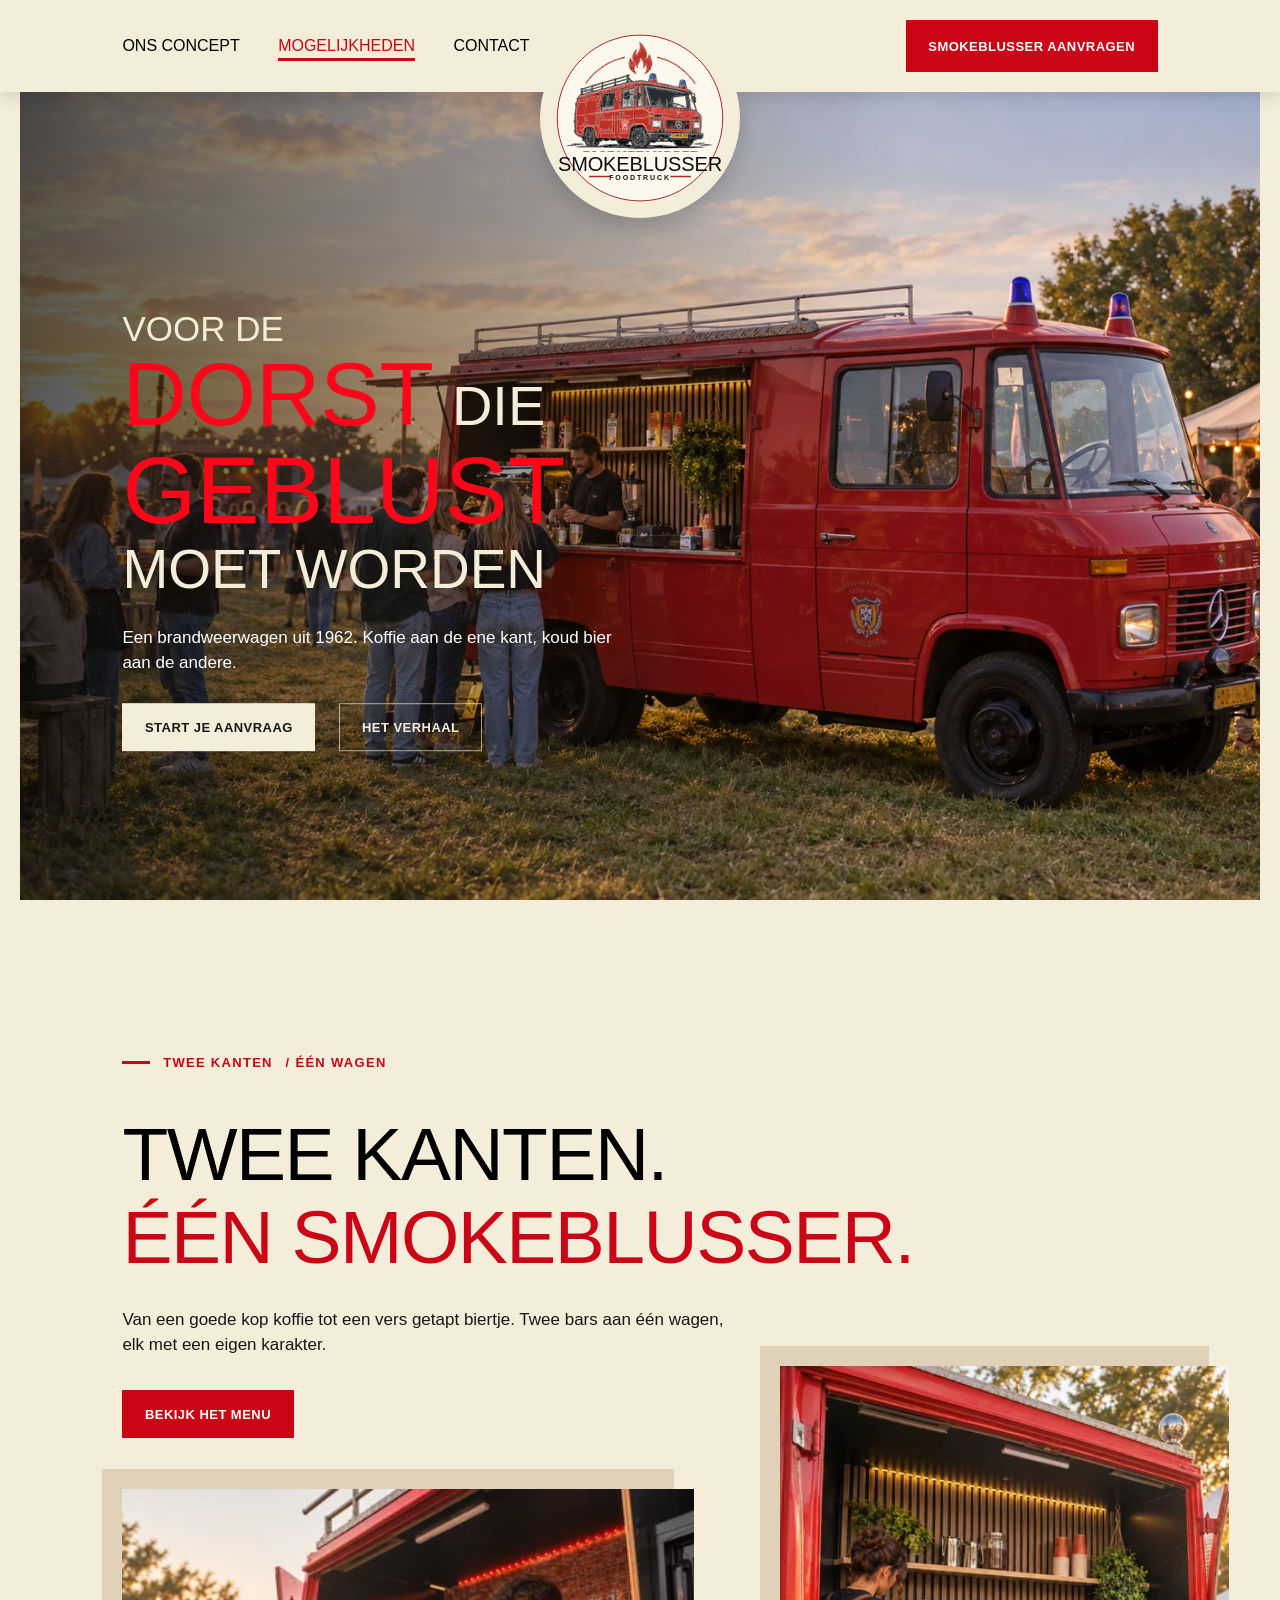
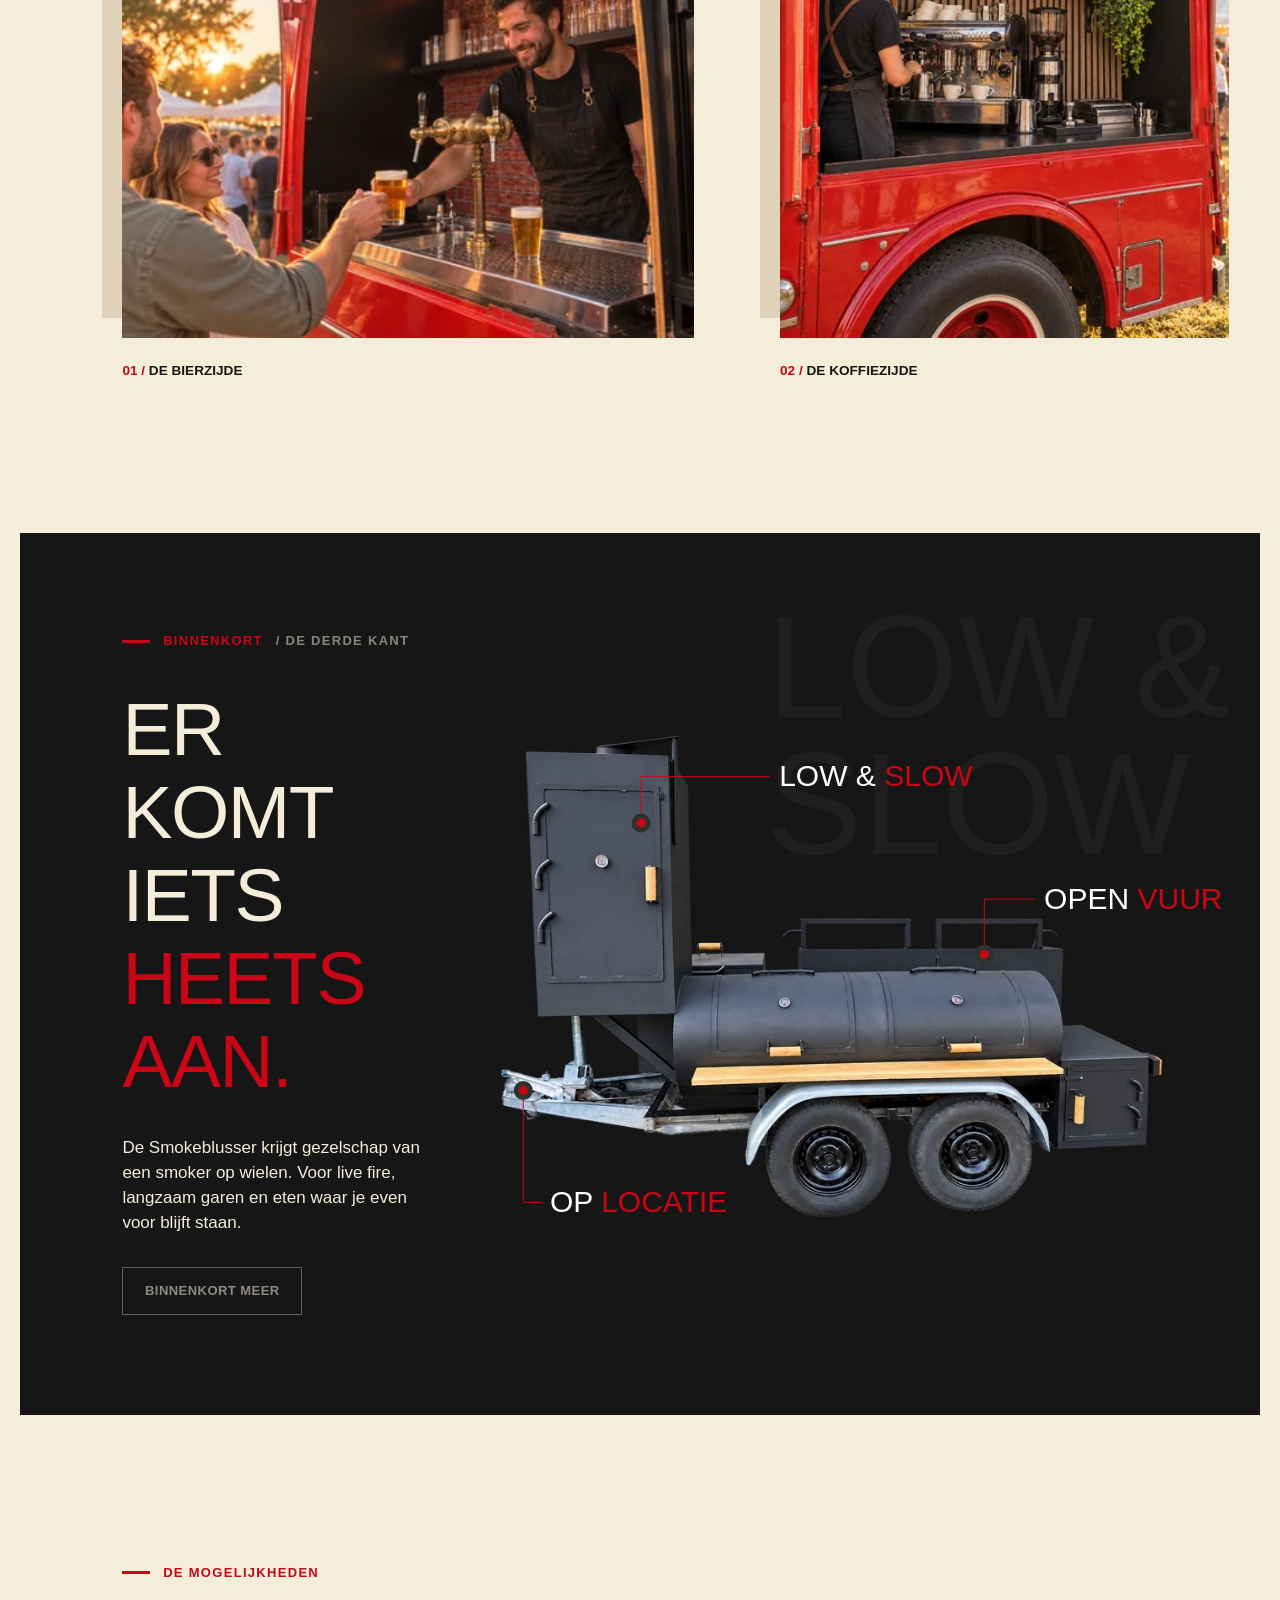
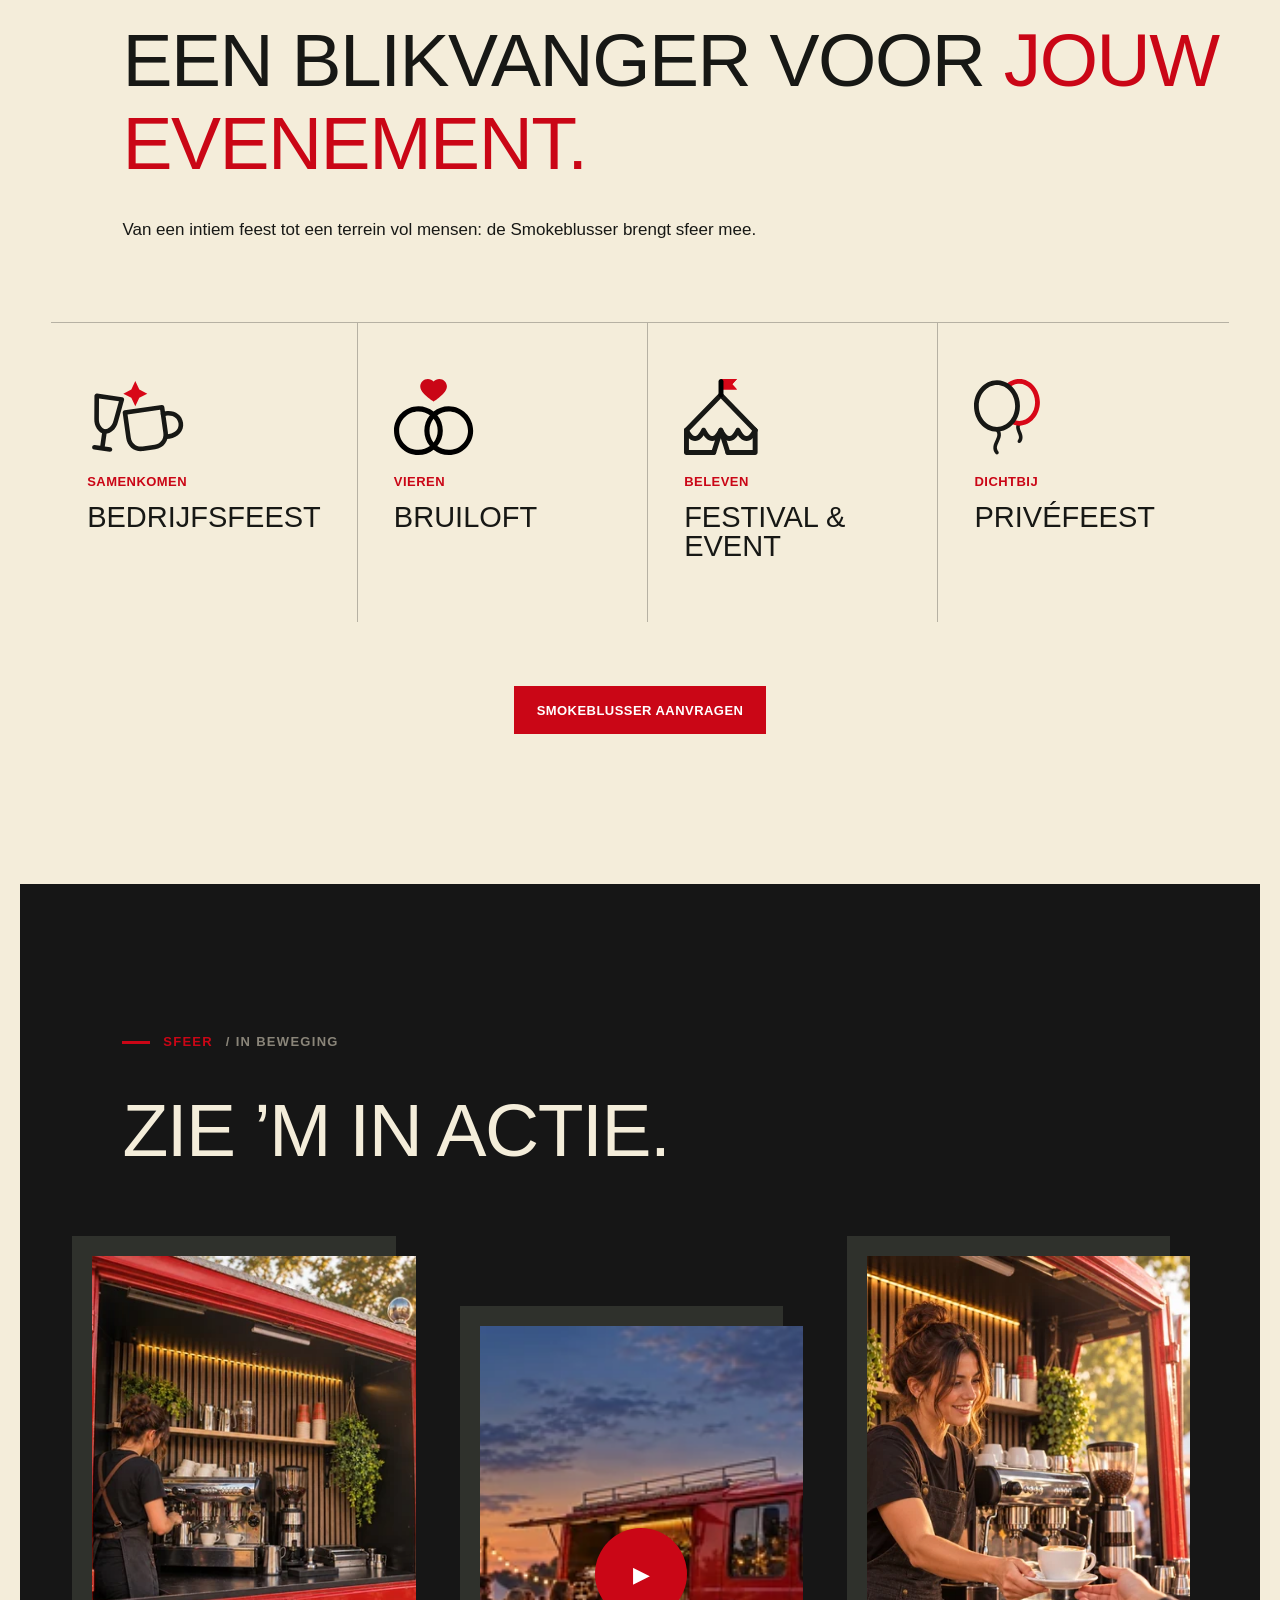
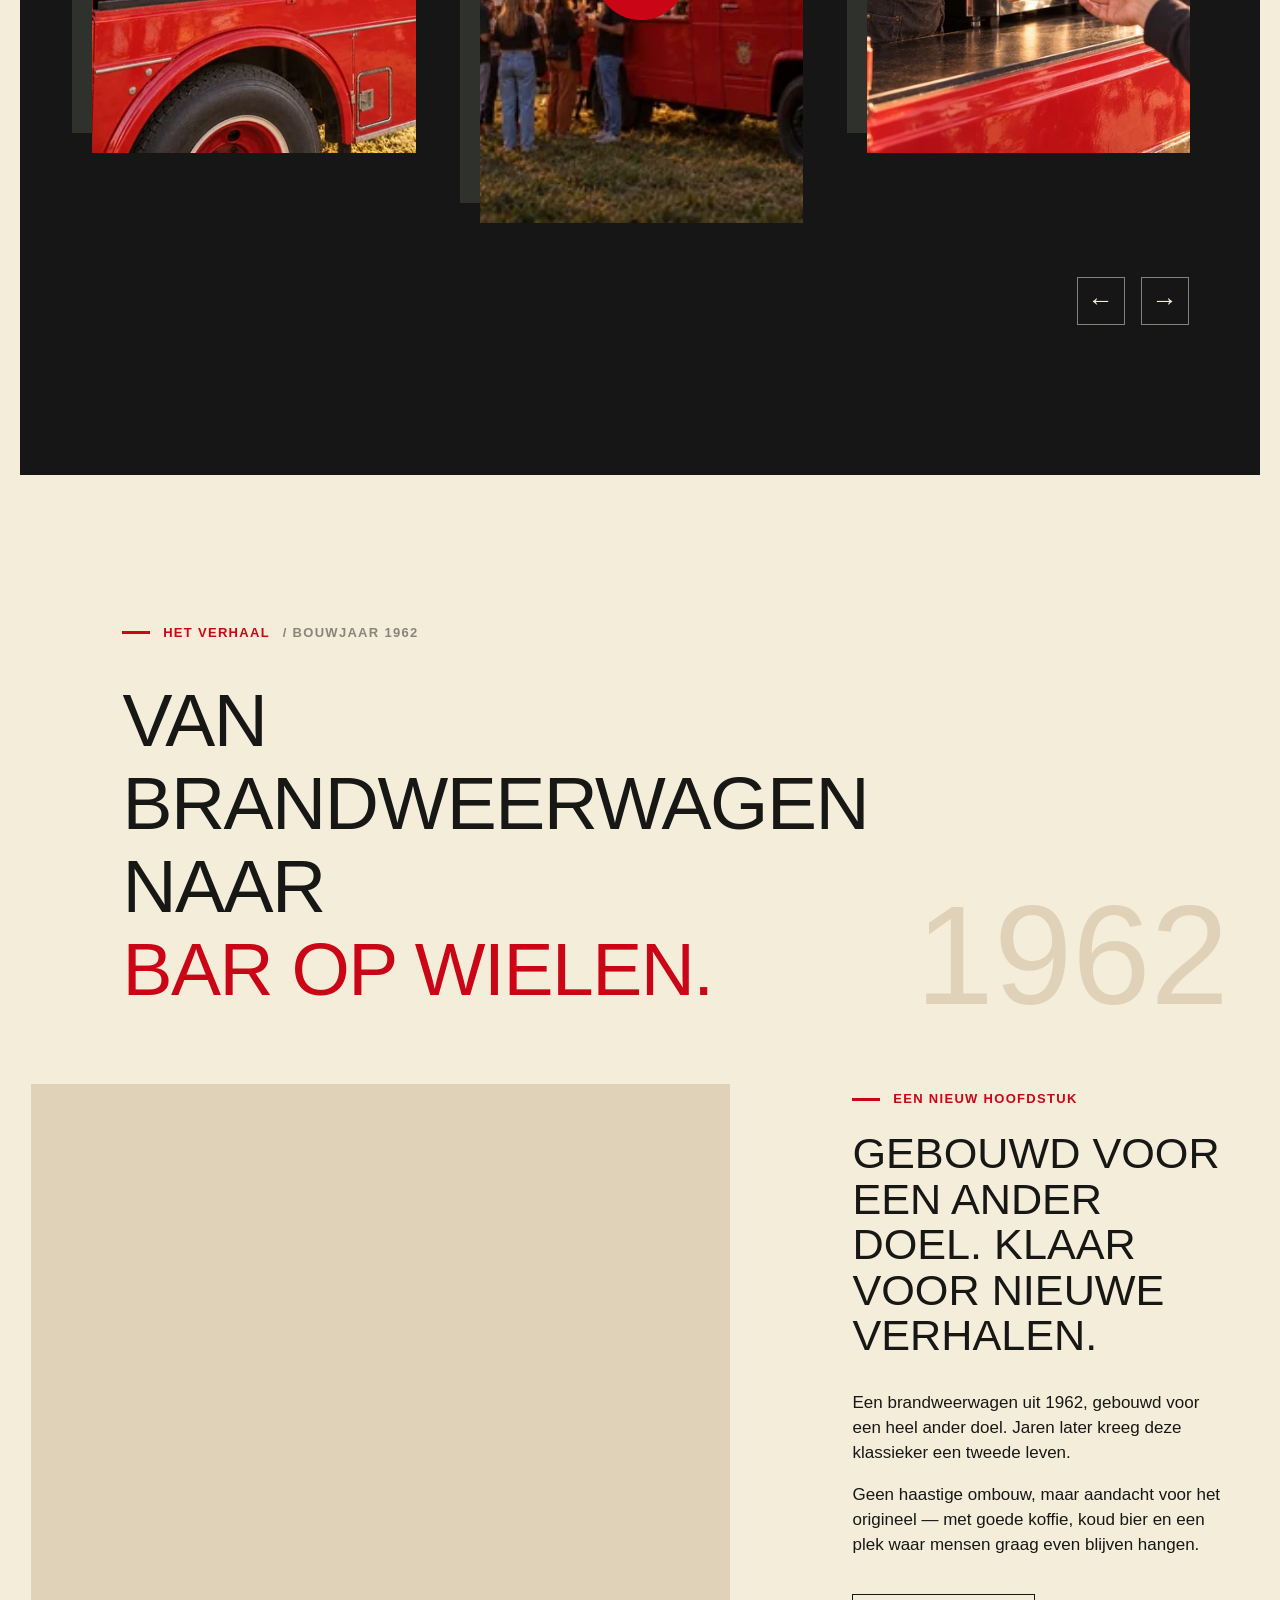
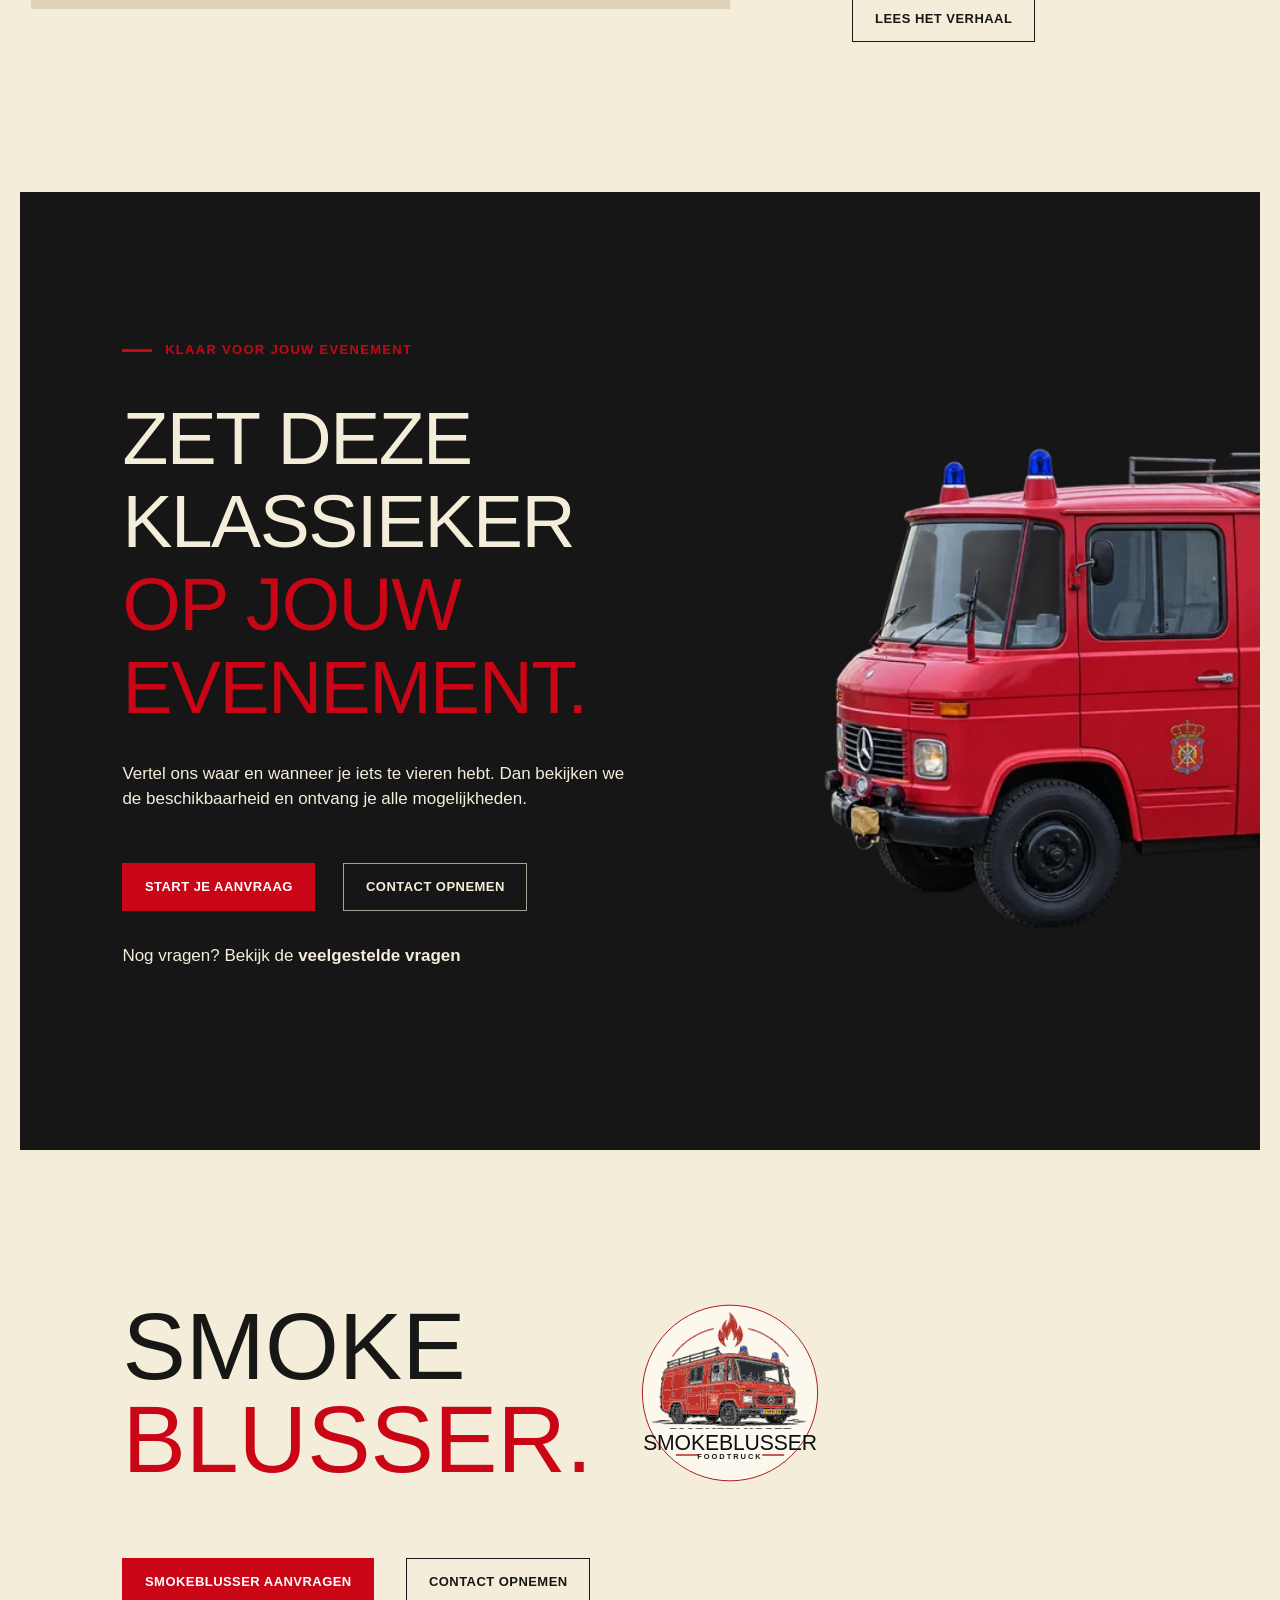
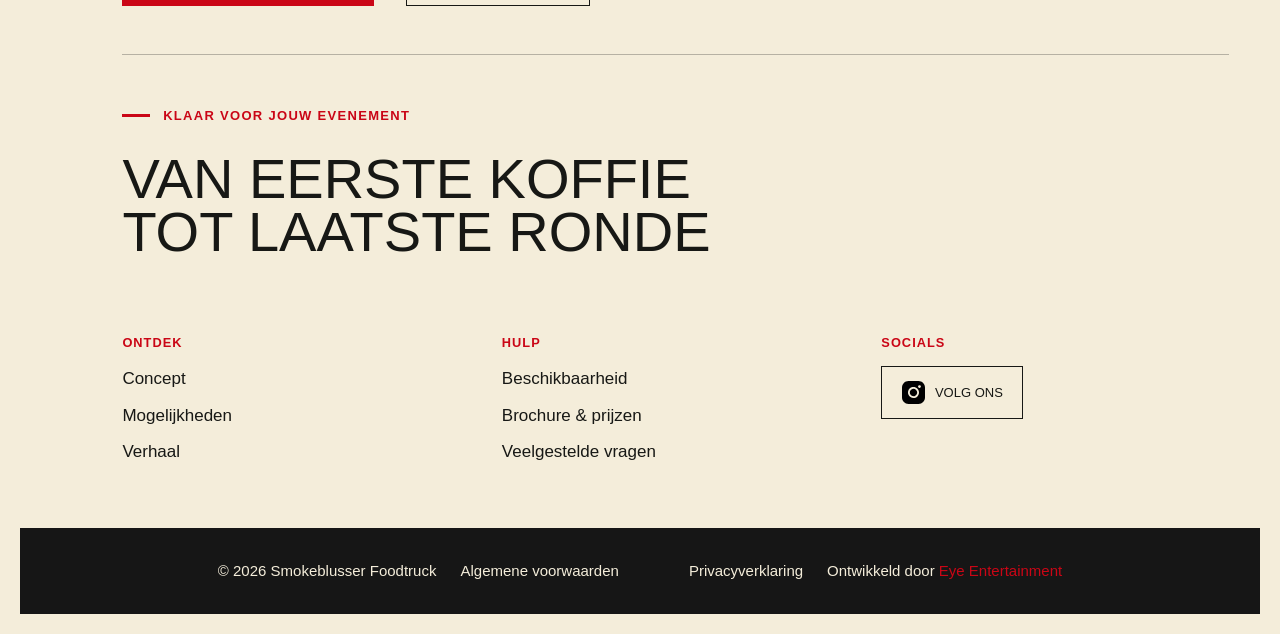
==== commit 2967a6b7: "Nieuwe pagina" ====
--- a/index.html
+++ b/index.html
@@ -22,10 +22,10 @@
       <div class="smoke-organic" aria-hidden="true"><span></span><span></span><span></span></div>
       <a href="#concept" aria-current="page">Ons concept</a>
       <a href="#mogelijkheden">Mogelijkheden</a>
-      <a href="#contact">Contact</a>
-      <a class="mobile-request-link" href="#contact">Smokeblusser aanvragen <span aria-hidden="true">→</span></a>
+      <a href="contact.html">Contact</a>
+      <a class="mobile-request-link" href="contact.html#aanvragen">Smokeblusser aanvragen <span aria-hidden="true">→</span></a>
     </nav>
-    <a class="button button--red header-cta" href="#contact">Smokeblusser aanvragen <span aria-hidden="true">→</span></a>
+    <a class="button button--red header-cta" href="contact.html#aanvragen">Smokeblusser aanvragen <span aria-hidden="true">→</span></a>
   </header>
 
   <main id="main">
@@ -151,8 +151,8 @@
         <h2 id="booking-title"><span>Zet deze klassieker</span><em>Op jouw evenement.</em></h2>
         <p>Vertel ons waar en wanneer je iets te vieren hebt. Dan bekijken we de beschikbaarheid en ontvang je alle mogelijkheden.</p>
         <div class="actions">
-          <a class="button button--red" href="mailto:info@smokeblusser.nl">Start je aanvraag <span aria-hidden="true">→</span></a>
-          <a class="button button--outline-light" href="mailto:info@smokeblusser.nl">Contact opnemen <span aria-hidden="true">→</span></a>
+          <a class="button button--red" href="contact.html#aanvragen">Start je aanvraag <span aria-hidden="true">→</span></a>
+          <a class="button button--outline-light" href="contact.html">Contact opnemen <span aria-hidden="true">→</span></a>
         </div>
         <p class="booking__faq">Nog vragen? Bekijk de <a href="veelgestelde-vragen.html">veelgestelde vragen</a></p>
       </div>
--- a/styles.css
+++ b/styles.css
@@ -1003,6 +1003,8 @@
     border-radius: 50%;
     box-shadow: rgba(0, 0, 0, 0.16) 0px 7px 20px;
     clip-path: inset(var(--logo-shadow-cutoff,74px) -40px -40px -40px);
+    /* Do not animate the clipping boundary independently of the logo. */
+    transition: none;
     z-index: -1;
     pointer-events: none;
   }
@@ -1366,7 +1368,7 @@
 
   .hero .actions .button {
     width: 100%;
-    max-width: 360px;
+    max-width: none;
   }
 
 }
@@ -2629,6 +2631,29 @@
   padding-right: 20px;
 }
 
+.gallery-slider--native .gallery-slider__viewport {
+  overflow-x: auto;
+  overflow-y: hidden;
+  touch-action: auto;
+  scroll-snap-type: none;
+  overscroll-behavior-x: contain;
+  scrollbar-width: none;
+  -webkit-overflow-scrolling: touch;
+}
+
+.gallery-slider--native .gallery-slider__viewport::-webkit-scrollbar {
+  display: none;
+}
+
+.gallery-slider--native .collage {
+  transition: none;
+  transform: none;
+}
+
+.gallery-slider--native .gallery-slider__controls {
+  display: none;
+}
+
 .gallery-slider__arrow {
   width: 48px;
   height: 48px;
@@ -2668,7 +2693,6 @@
     margin-left: -4px;
     margin-right: -24px;
     padding: 20px 0px 40px 20px;
-    touch-action: pan-y pinch-zoom;
   }
 
   .gallery-slider .collage .collage__item {
@@ -3238,9 +3262,10 @@
 
 @media (min-width: 1201px) {
   .booking > img {
-    left: 74%;
-    top: 140px;
+    left: 64%;
+    top: 50%;
     width: min(75vw, 1500px);
+    transform: translateY(-50%) scaleX(-1);
   }
 }
 
@@ -3253,11 +3278,11 @@
 
   .booking .actions .button {
     width: 100%;
-    max-width: 360px;
+    max-width: none;
   }
 
   .booking {
-    padding: 64px 24px;
+    padding: 64px 20px;
   }
 
   .booking {
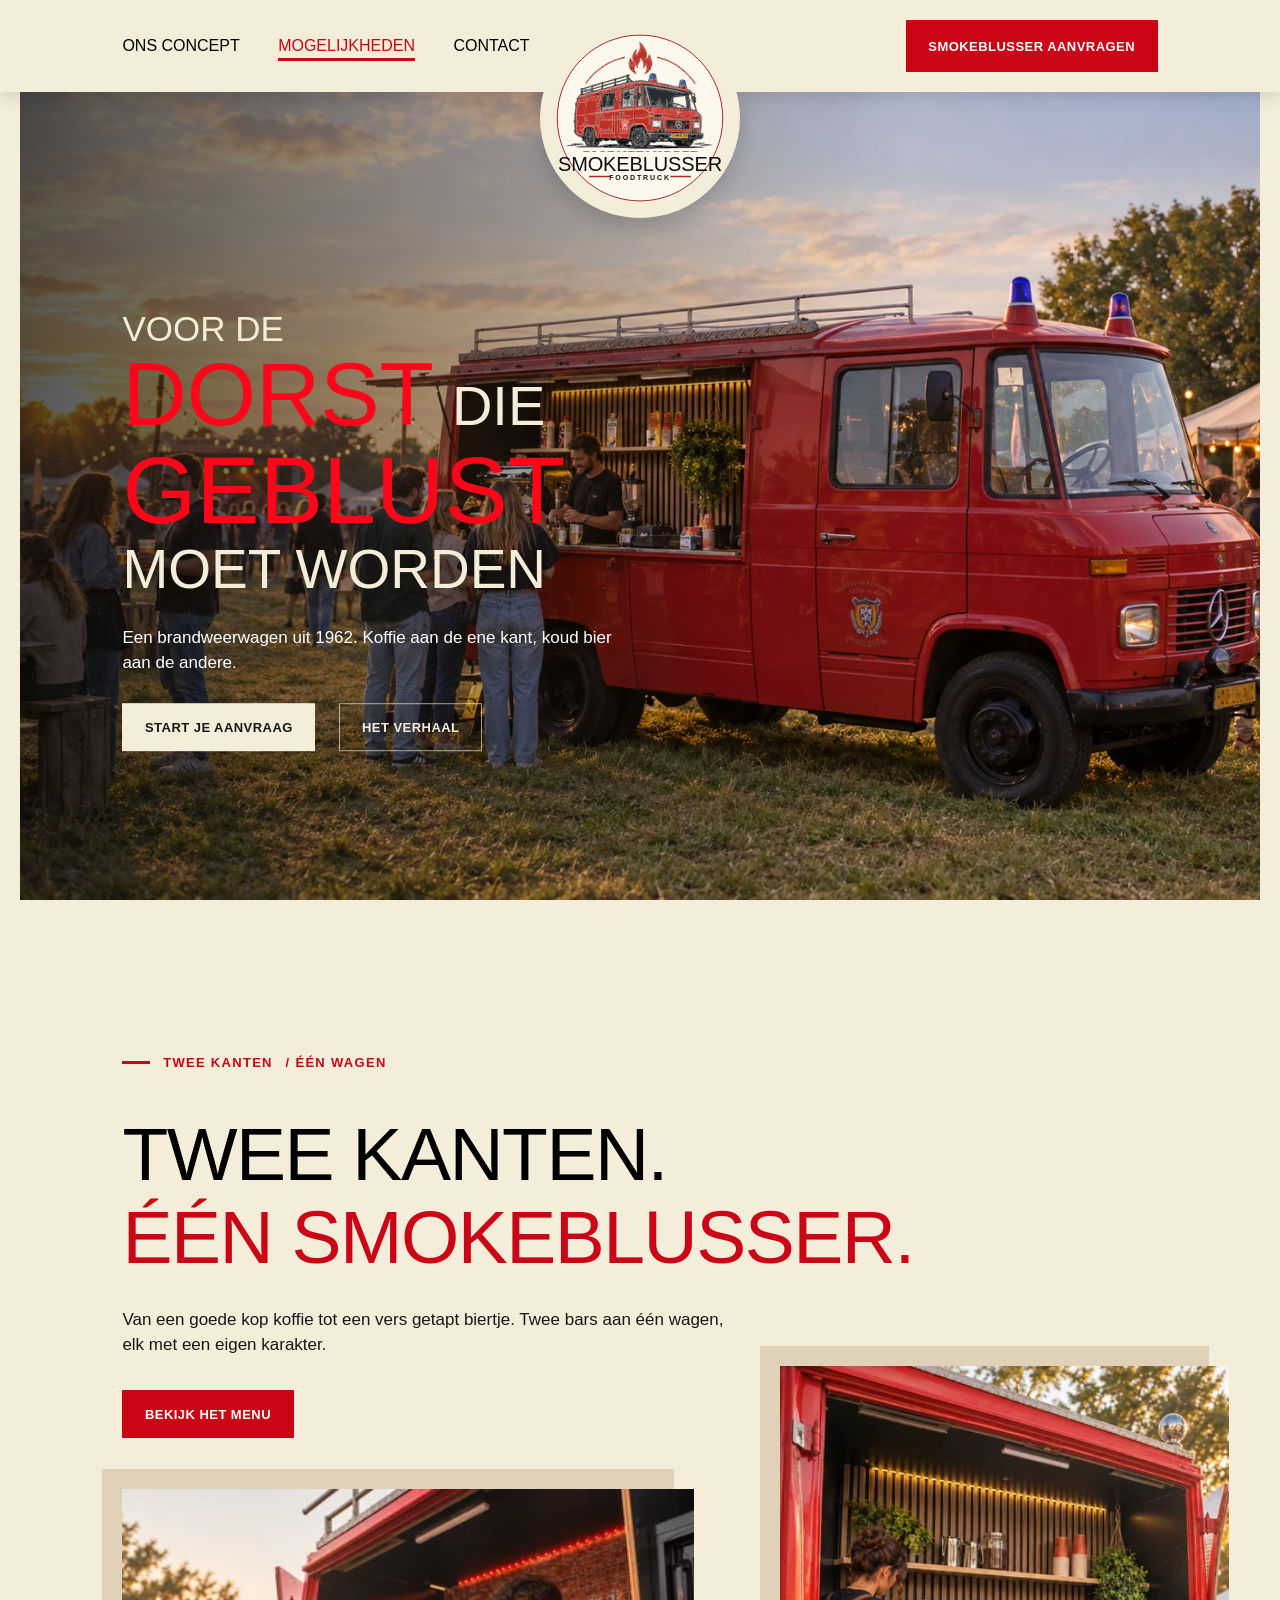
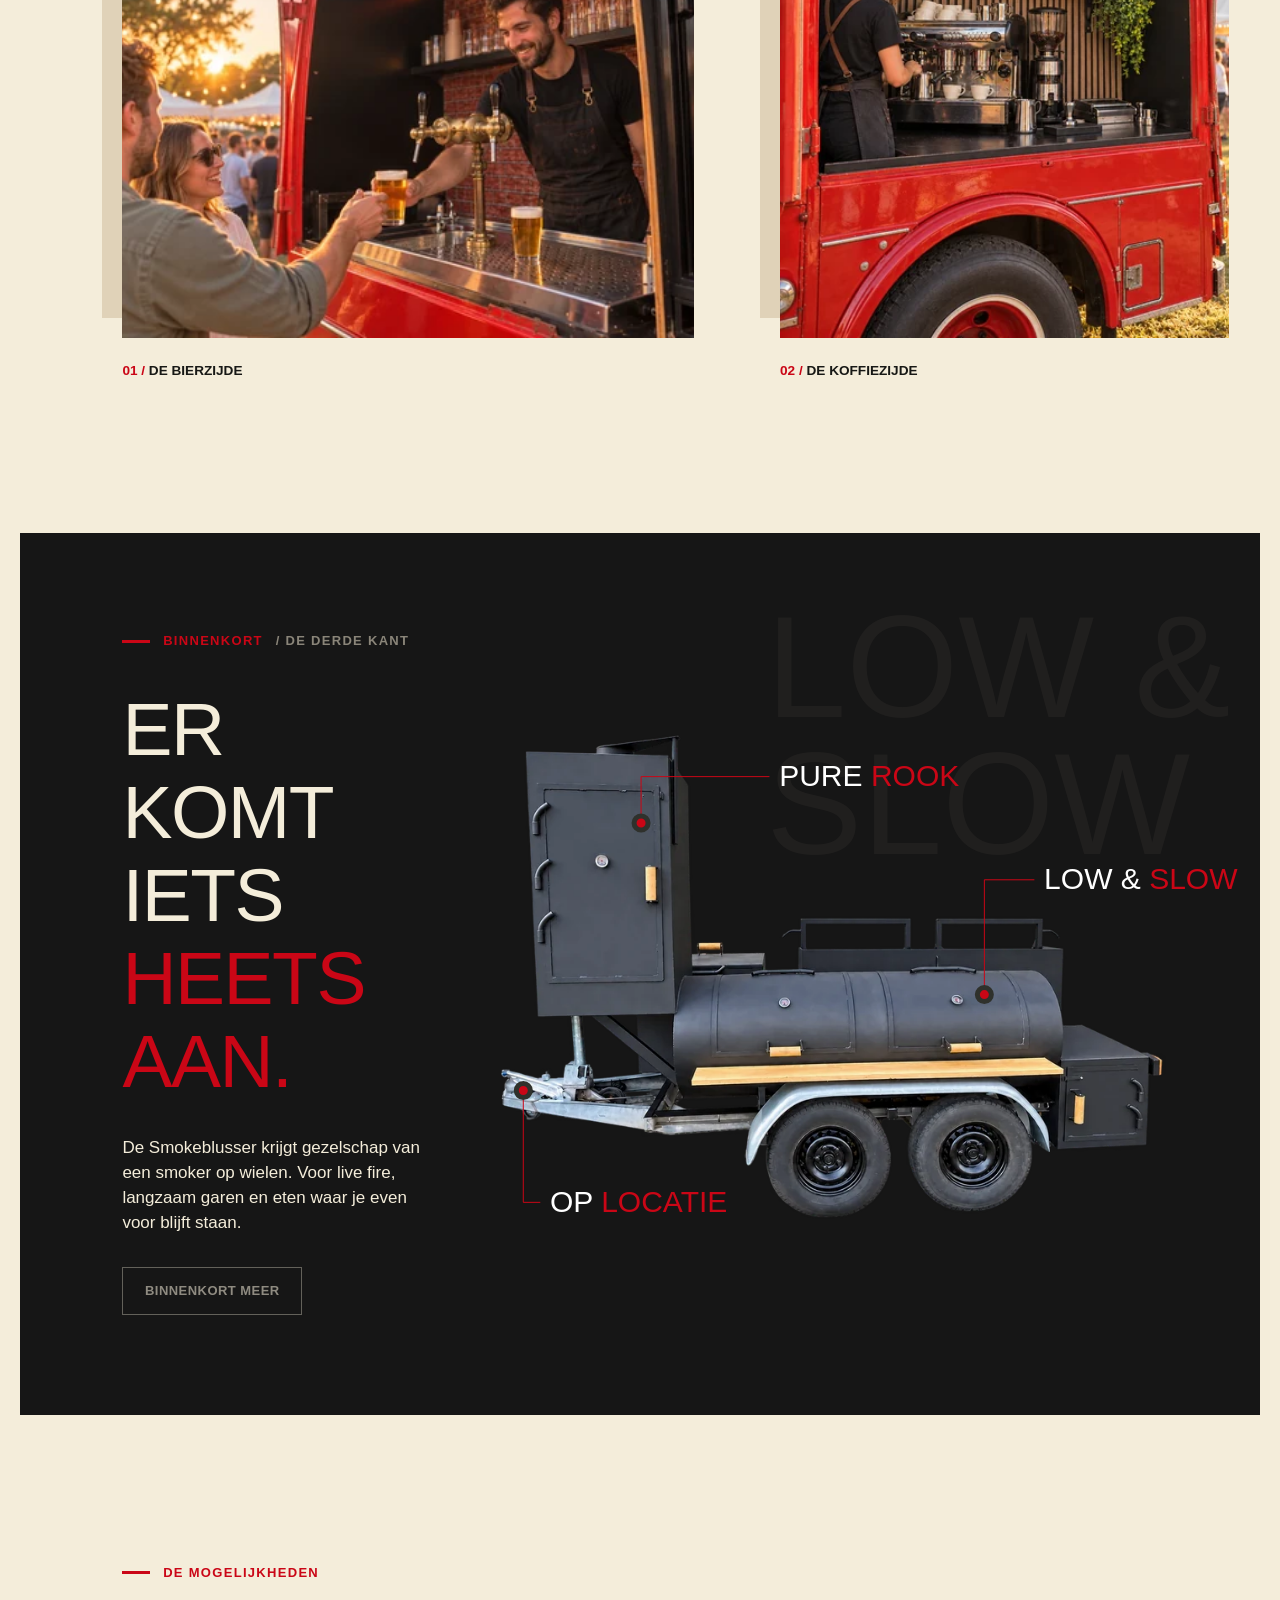
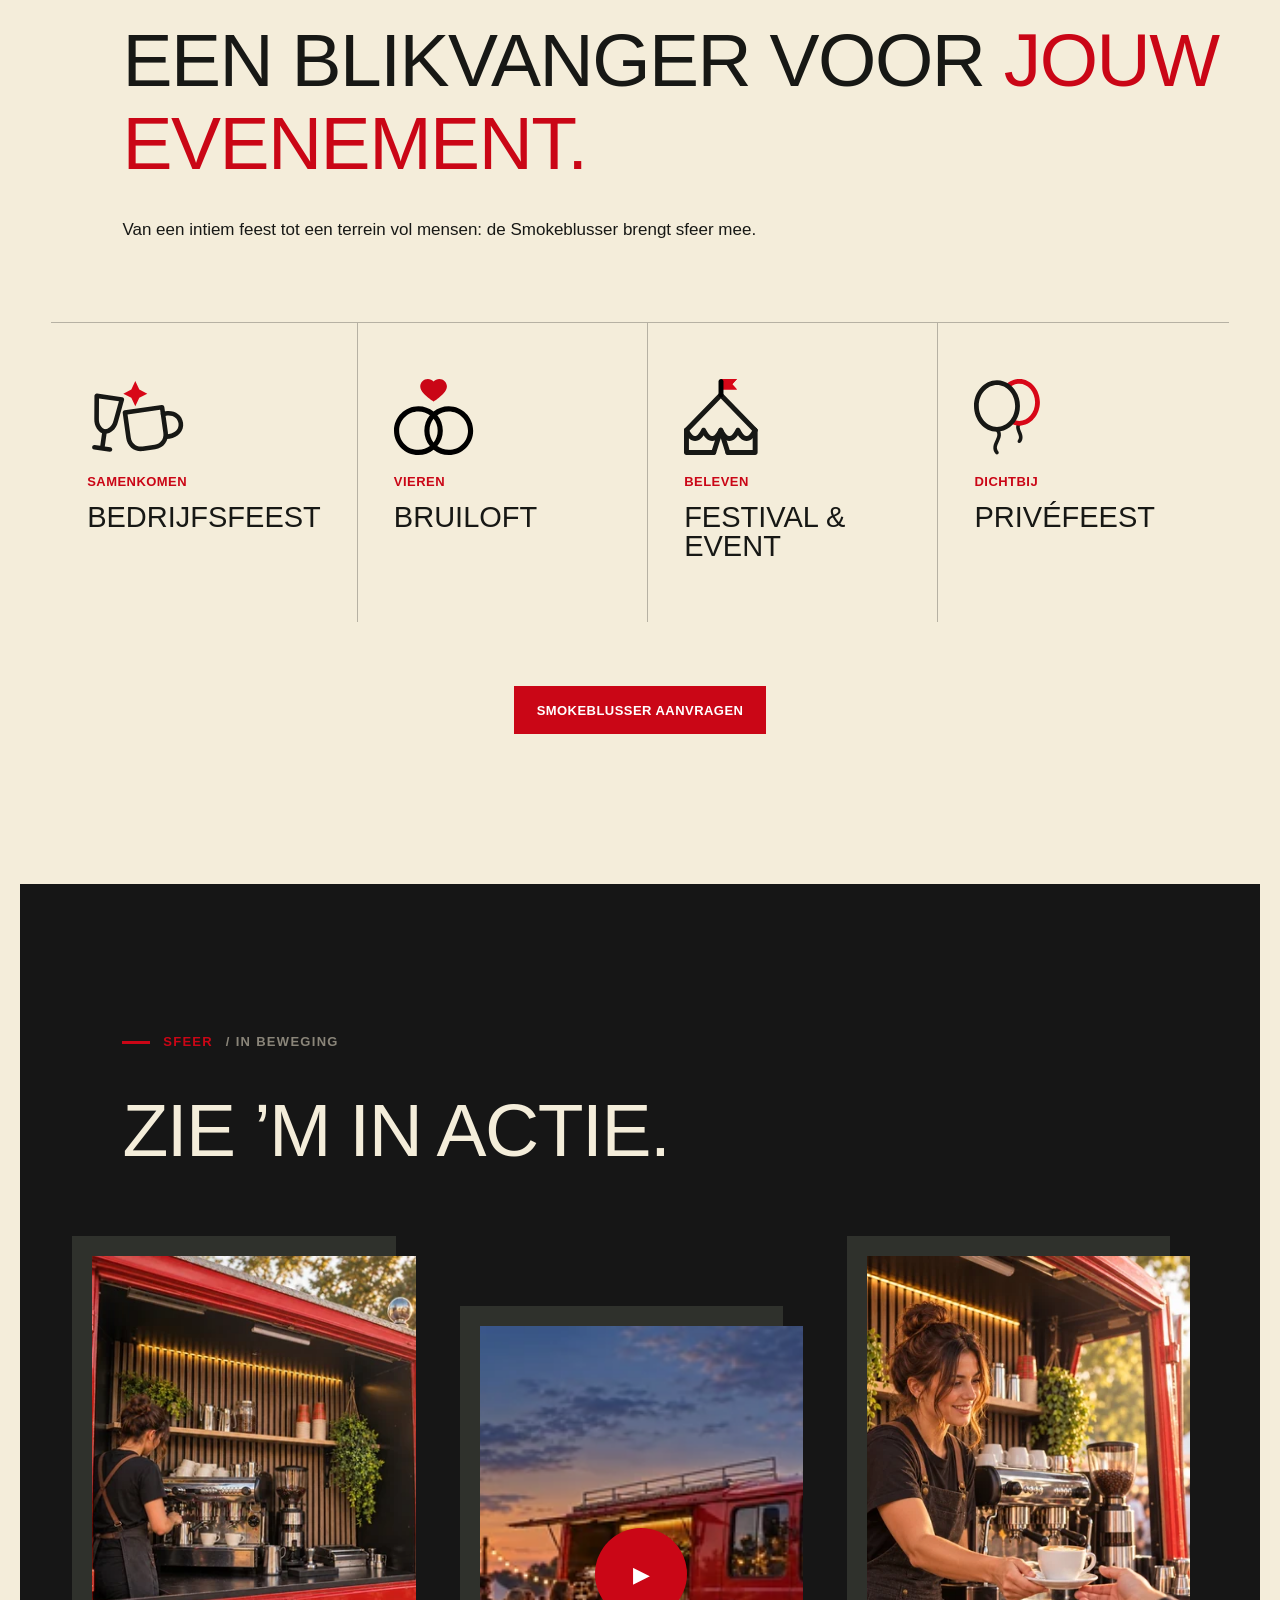
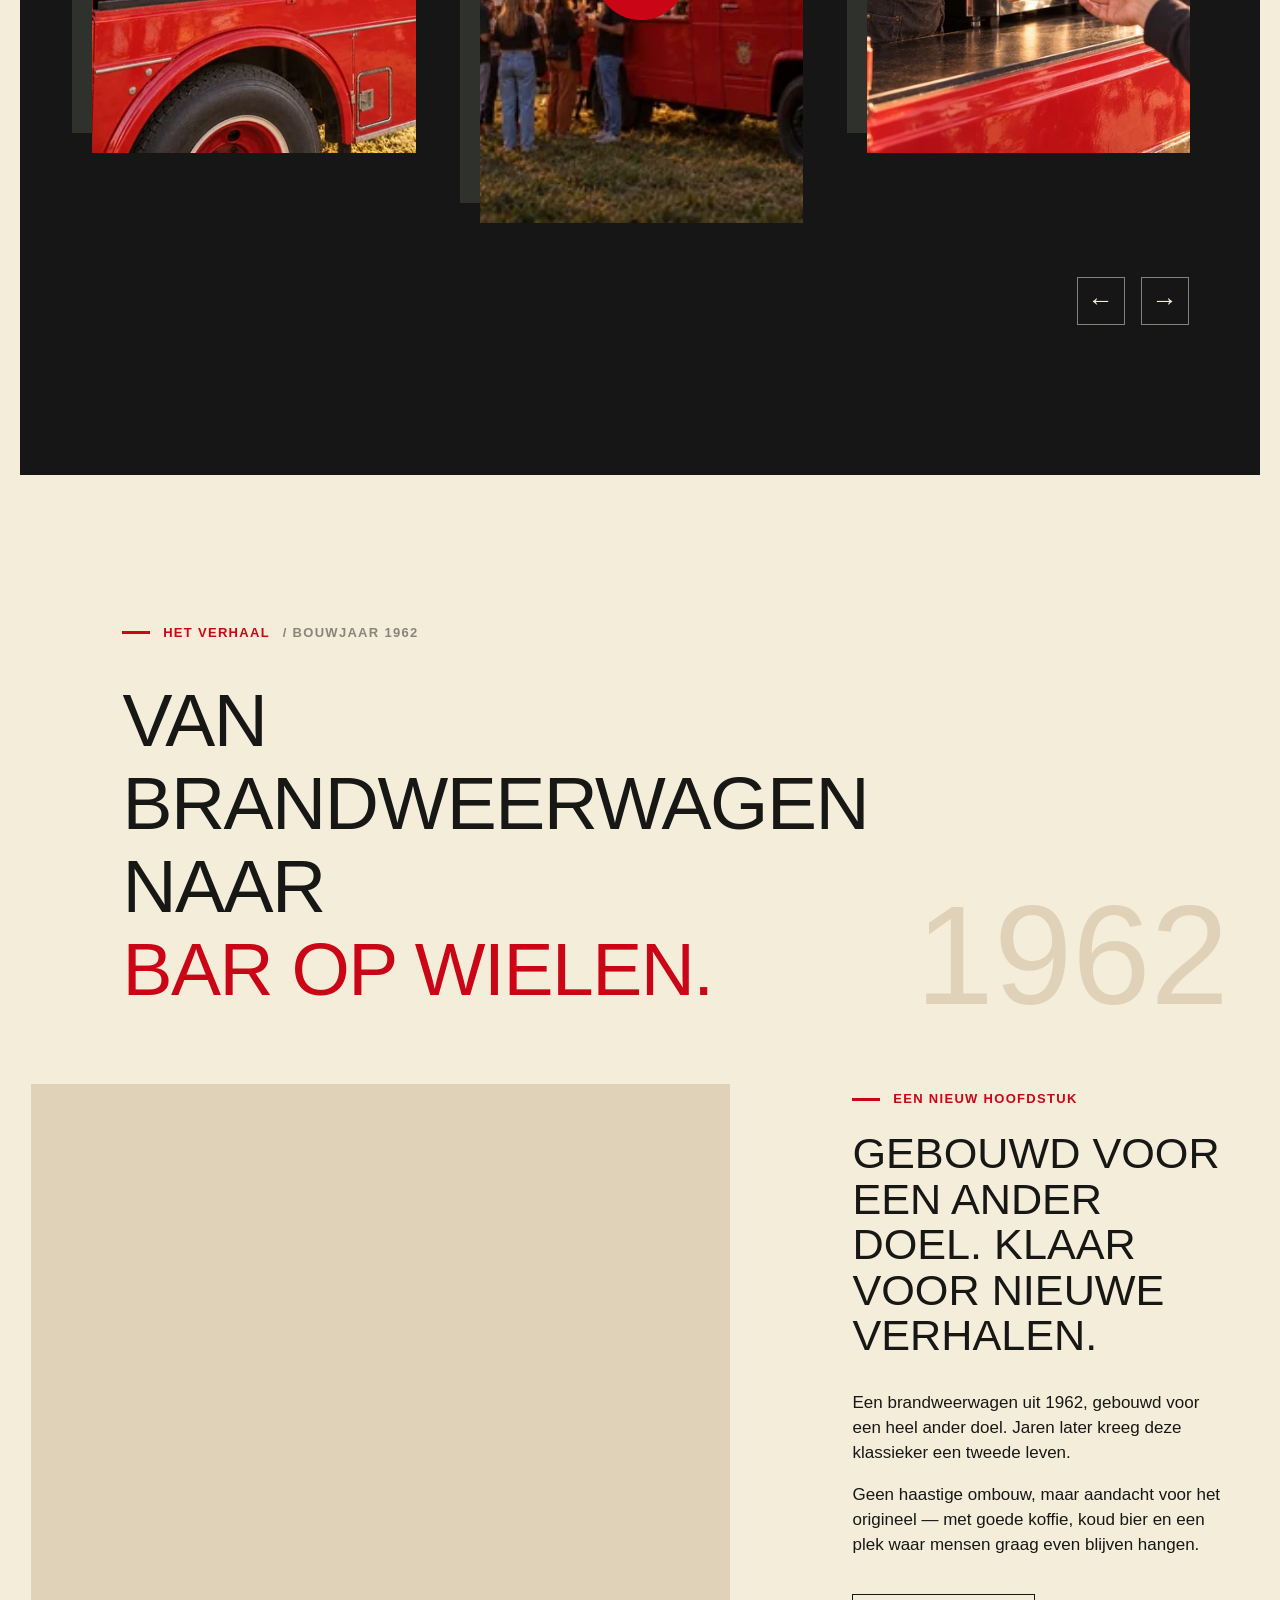
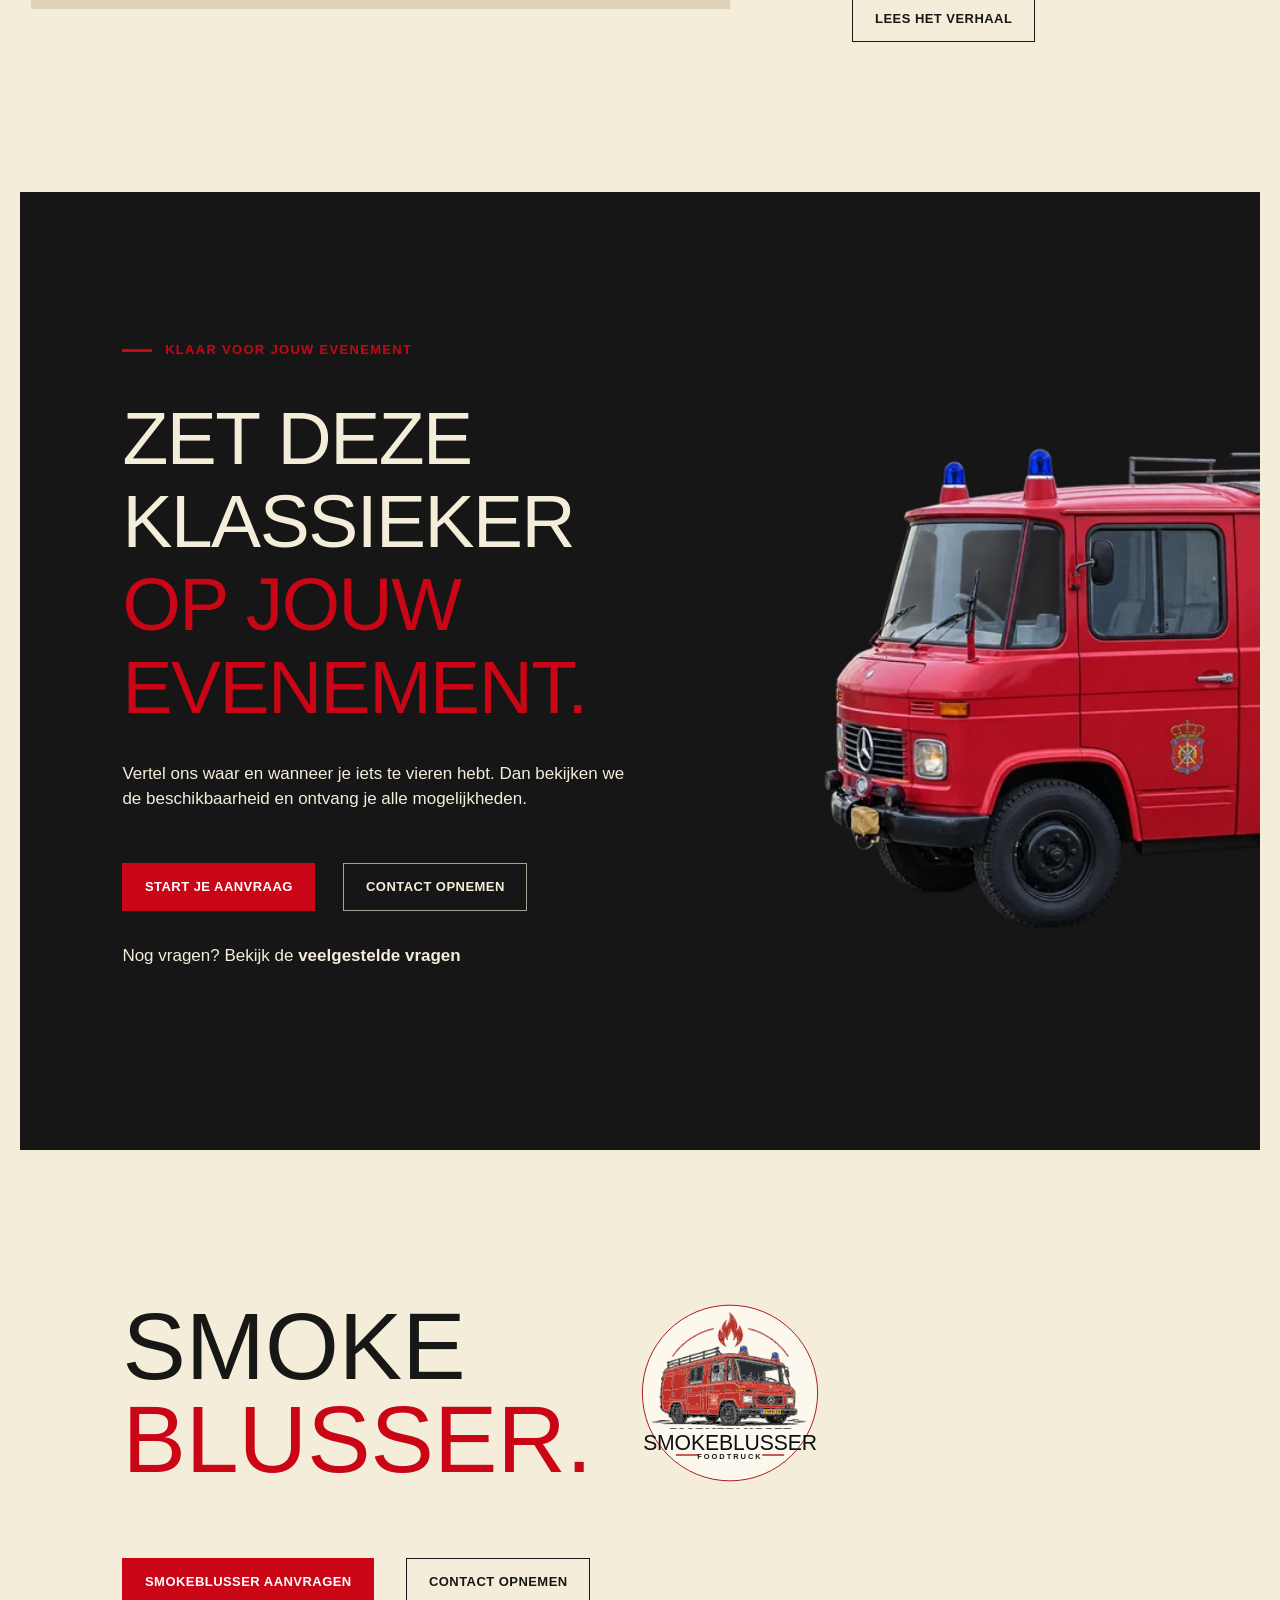
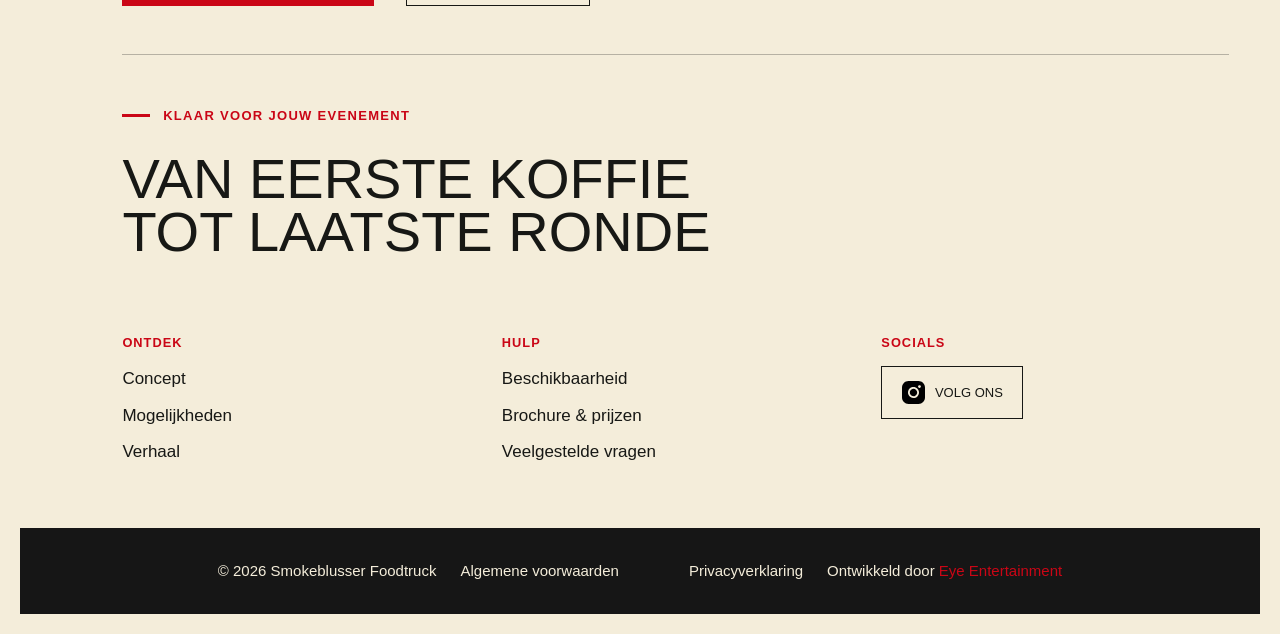
==== commit 9ada1620: "Aanpassing termen" ====
--- a/index.html
+++ b/index.html
@@ -80,8 +80,8 @@
         <svg class="smoker__connections" aria-hidden="true" focusable="false"></svg>
         <span class="smoker__ghost" aria-hidden="true">Low &amp;<br>slow</span>
         <img src="assets/smoker-mirrored.webp" width="1448" height="1086" srcset="assets/smoker-mirrored-480.webp 480w, assets/smoker-mirrored-800.webp 800w, assets/smoker-mirrored.webp 1448w" sizes="(max-width: 860px) 100vw, 55vw" decoding="async" loading="lazy" alt="Grote zwarte smoker op een aanhanger">
-        <div class="annotation annotation--one"><div class="annotation__title"><span>Low &amp;</span> <em>slow</em></div></div>
-        <div class="annotation annotation--two"><div class="annotation__title"><span>Open</span> <em>vuur</em></div></div>
+        <div class="annotation annotation--one"><div class="annotation__title"><span>Pure</span> <em>rook</em></div></div>
+        <div class="annotation annotation--two"><div class="annotation__title"><span>Low &amp;</span> <em>slow</em></div></div>
         <div class="annotation annotation--three"><div class="annotation__title"><span>Op</span> <em>locatie</em></div></div>
       </div>
     </section>
--- a/styles.css
+++ b/styles.css
@@ -2015,7 +2015,7 @@
   }
 
   .smoker .annotation--two {
-    inset: 36% auto auto 77%;
+    inset: 33% auto auto 77%;
   }
 
   .smoker .annotation--three {
@@ -2099,7 +2099,7 @@
   }
 
   .smoker .annotation--two {
-    inset: 35% 0px auto auto;
+    inset: 32% 0px auto auto;
   }
 
   .smoker .annotation--three {
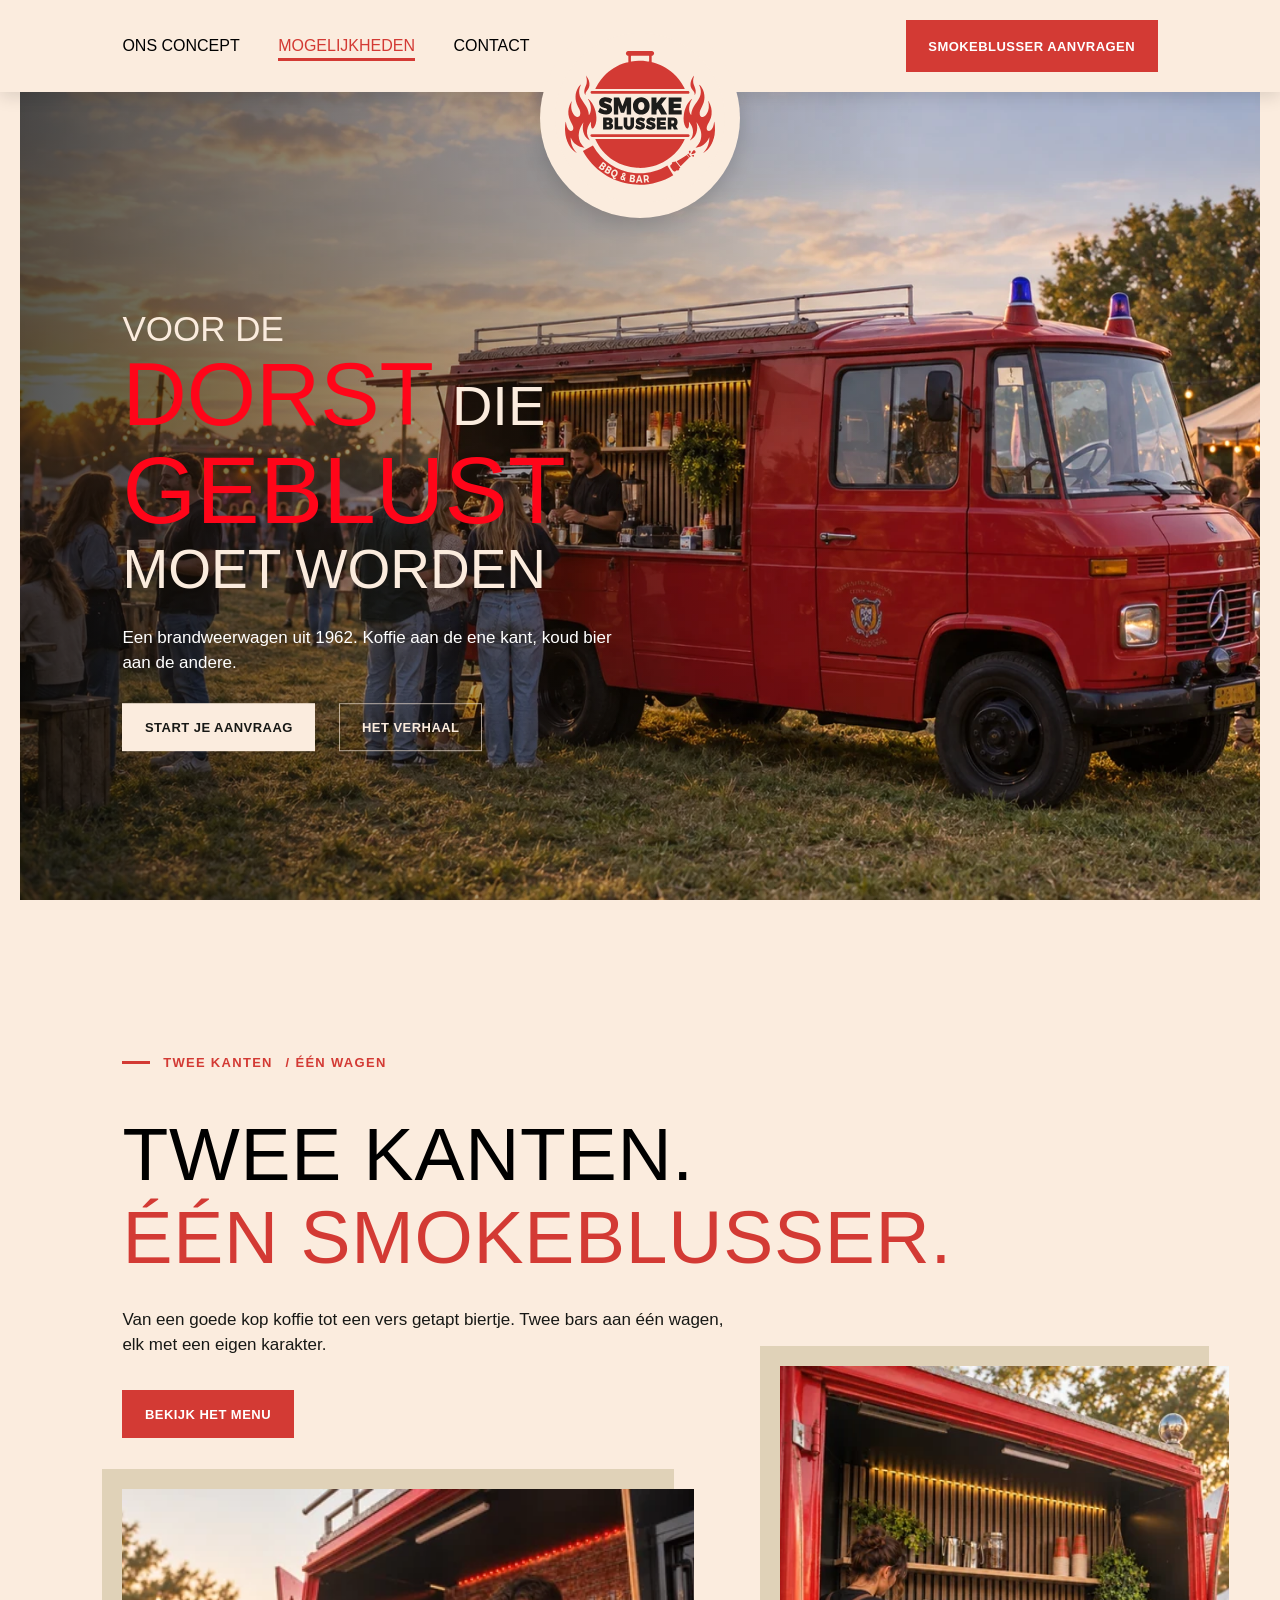
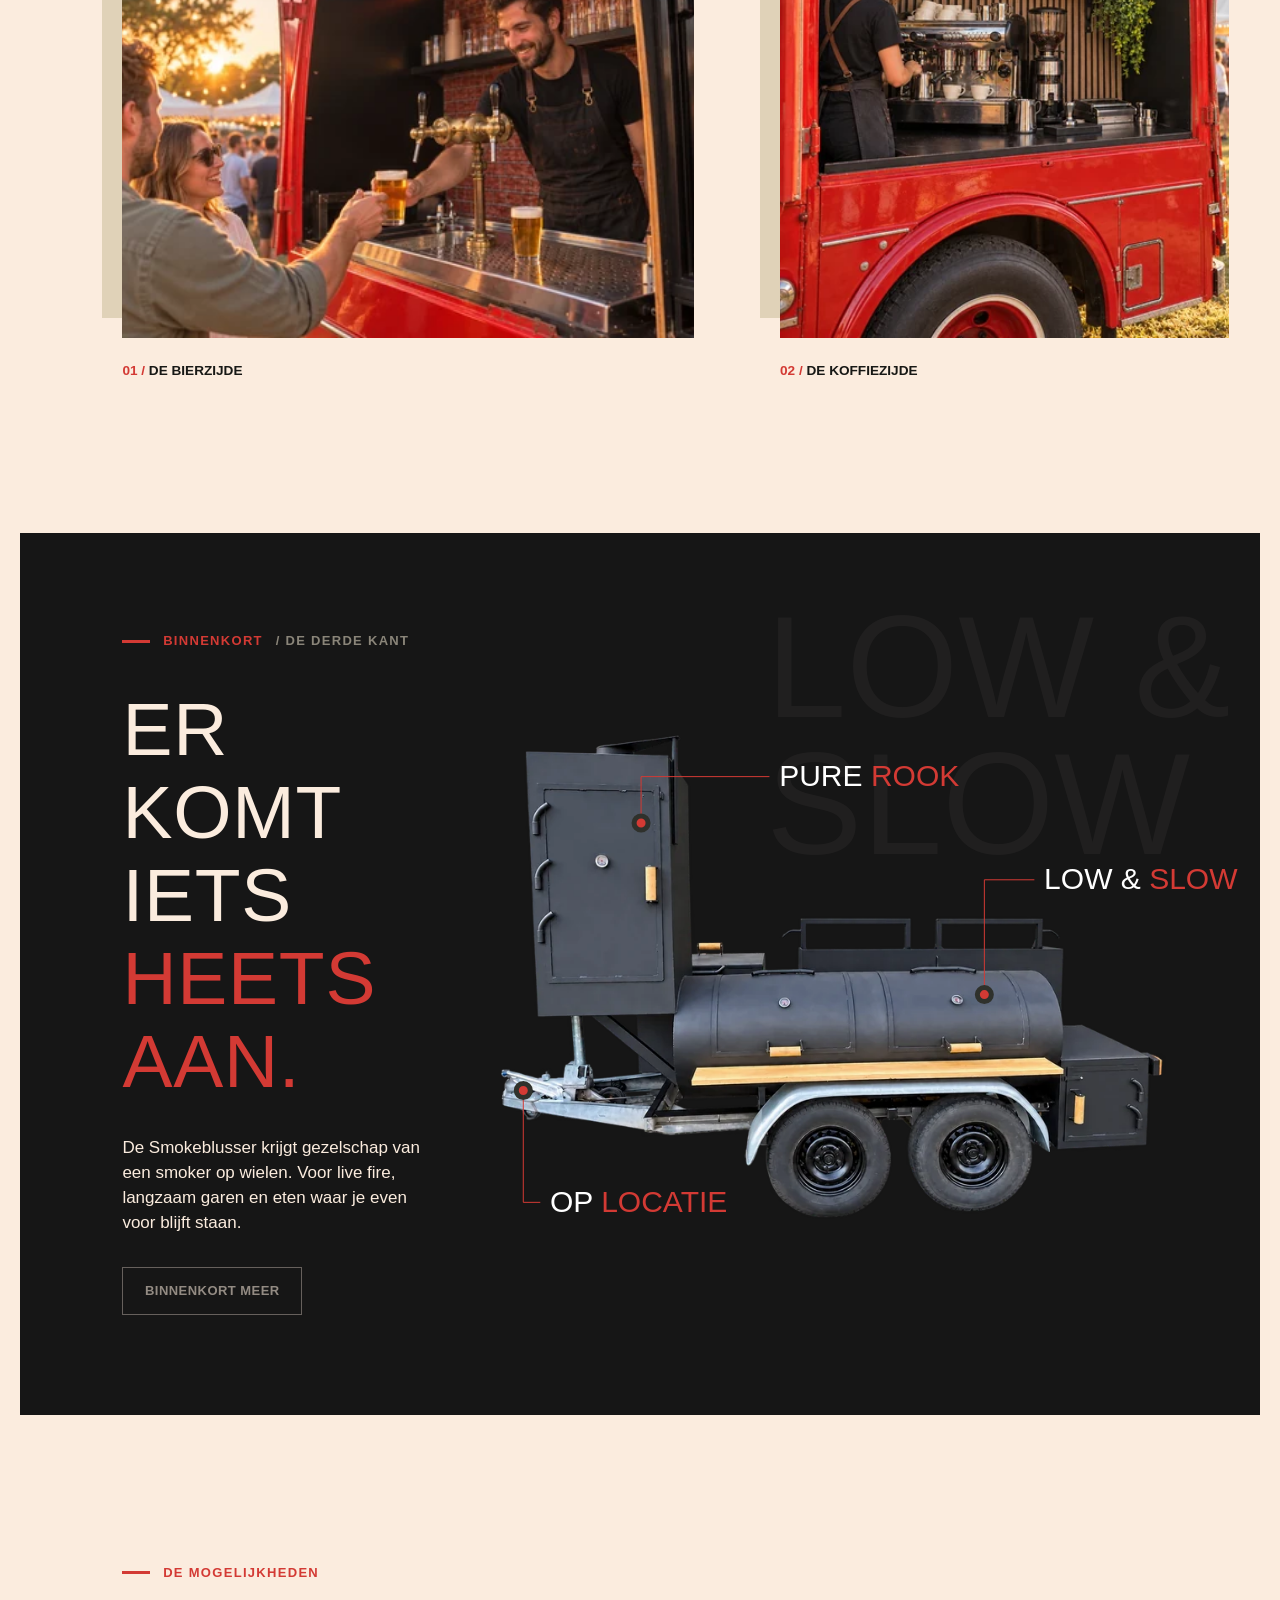
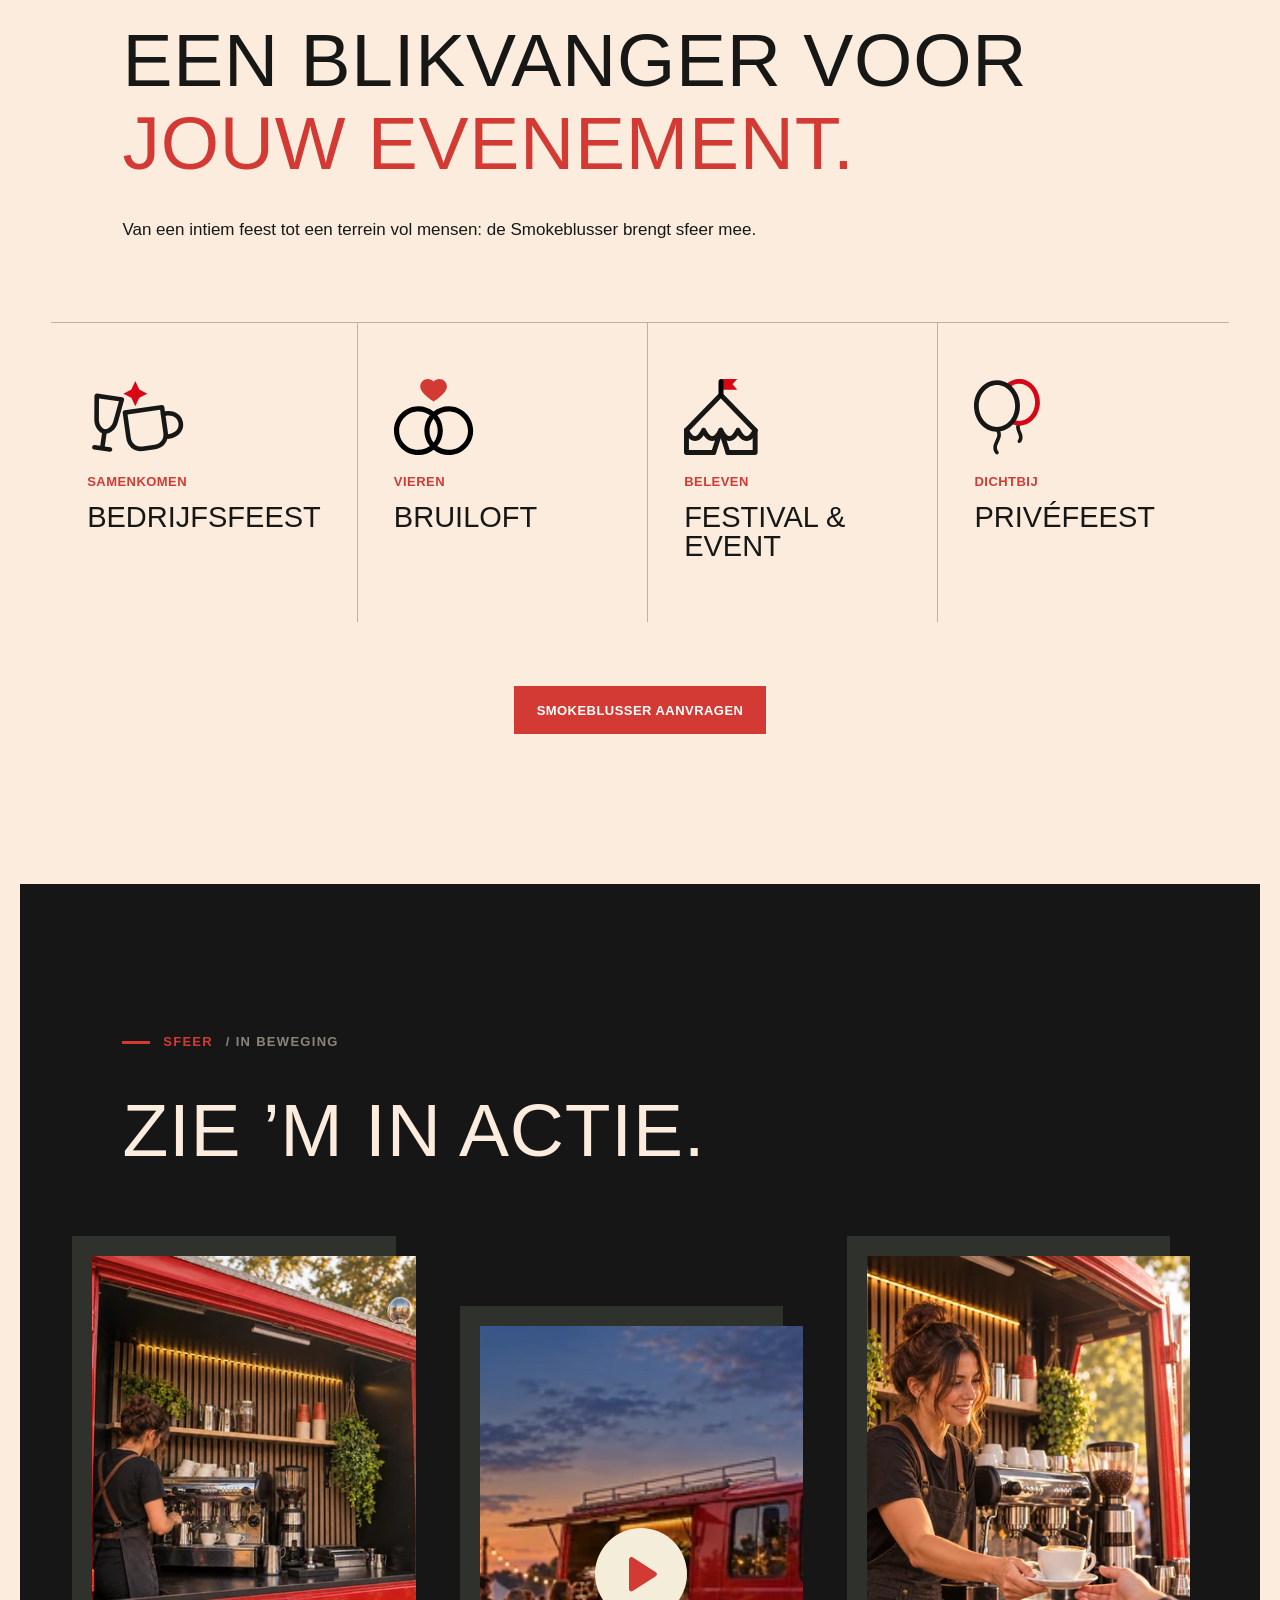
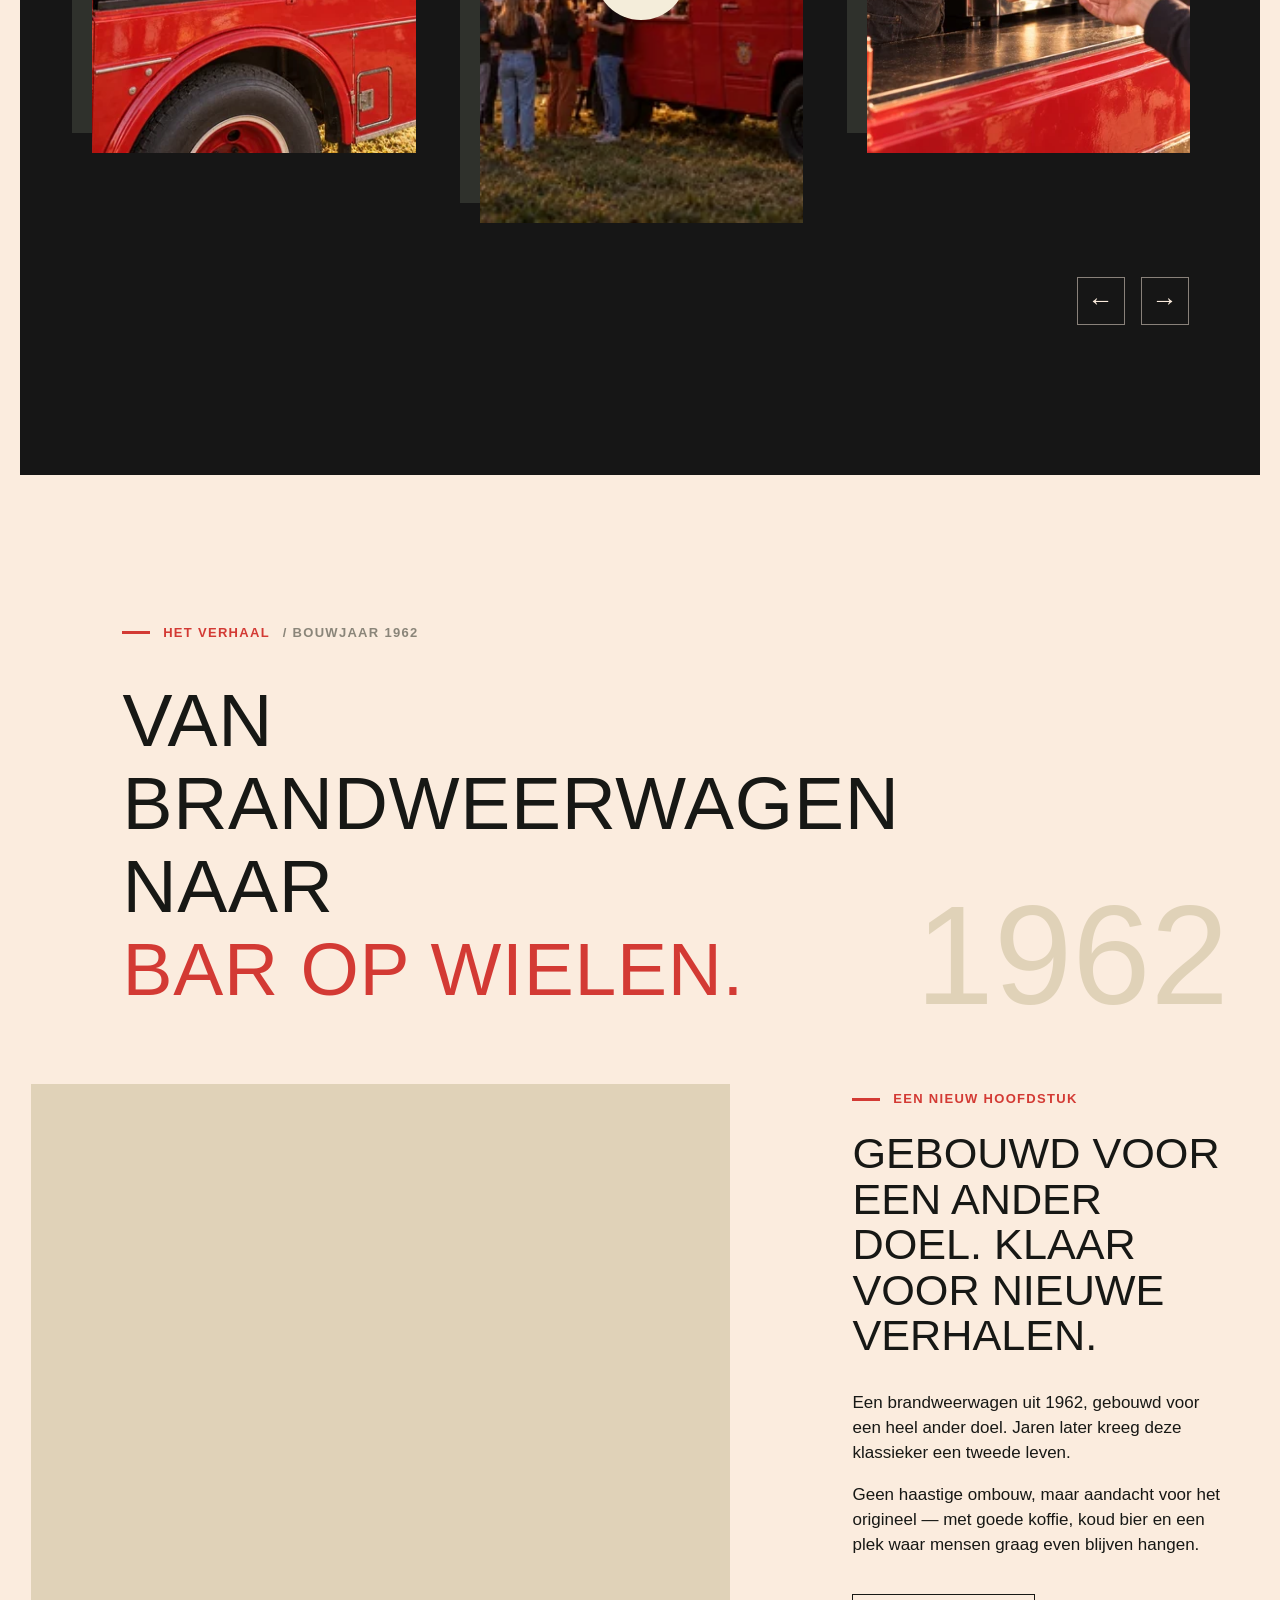
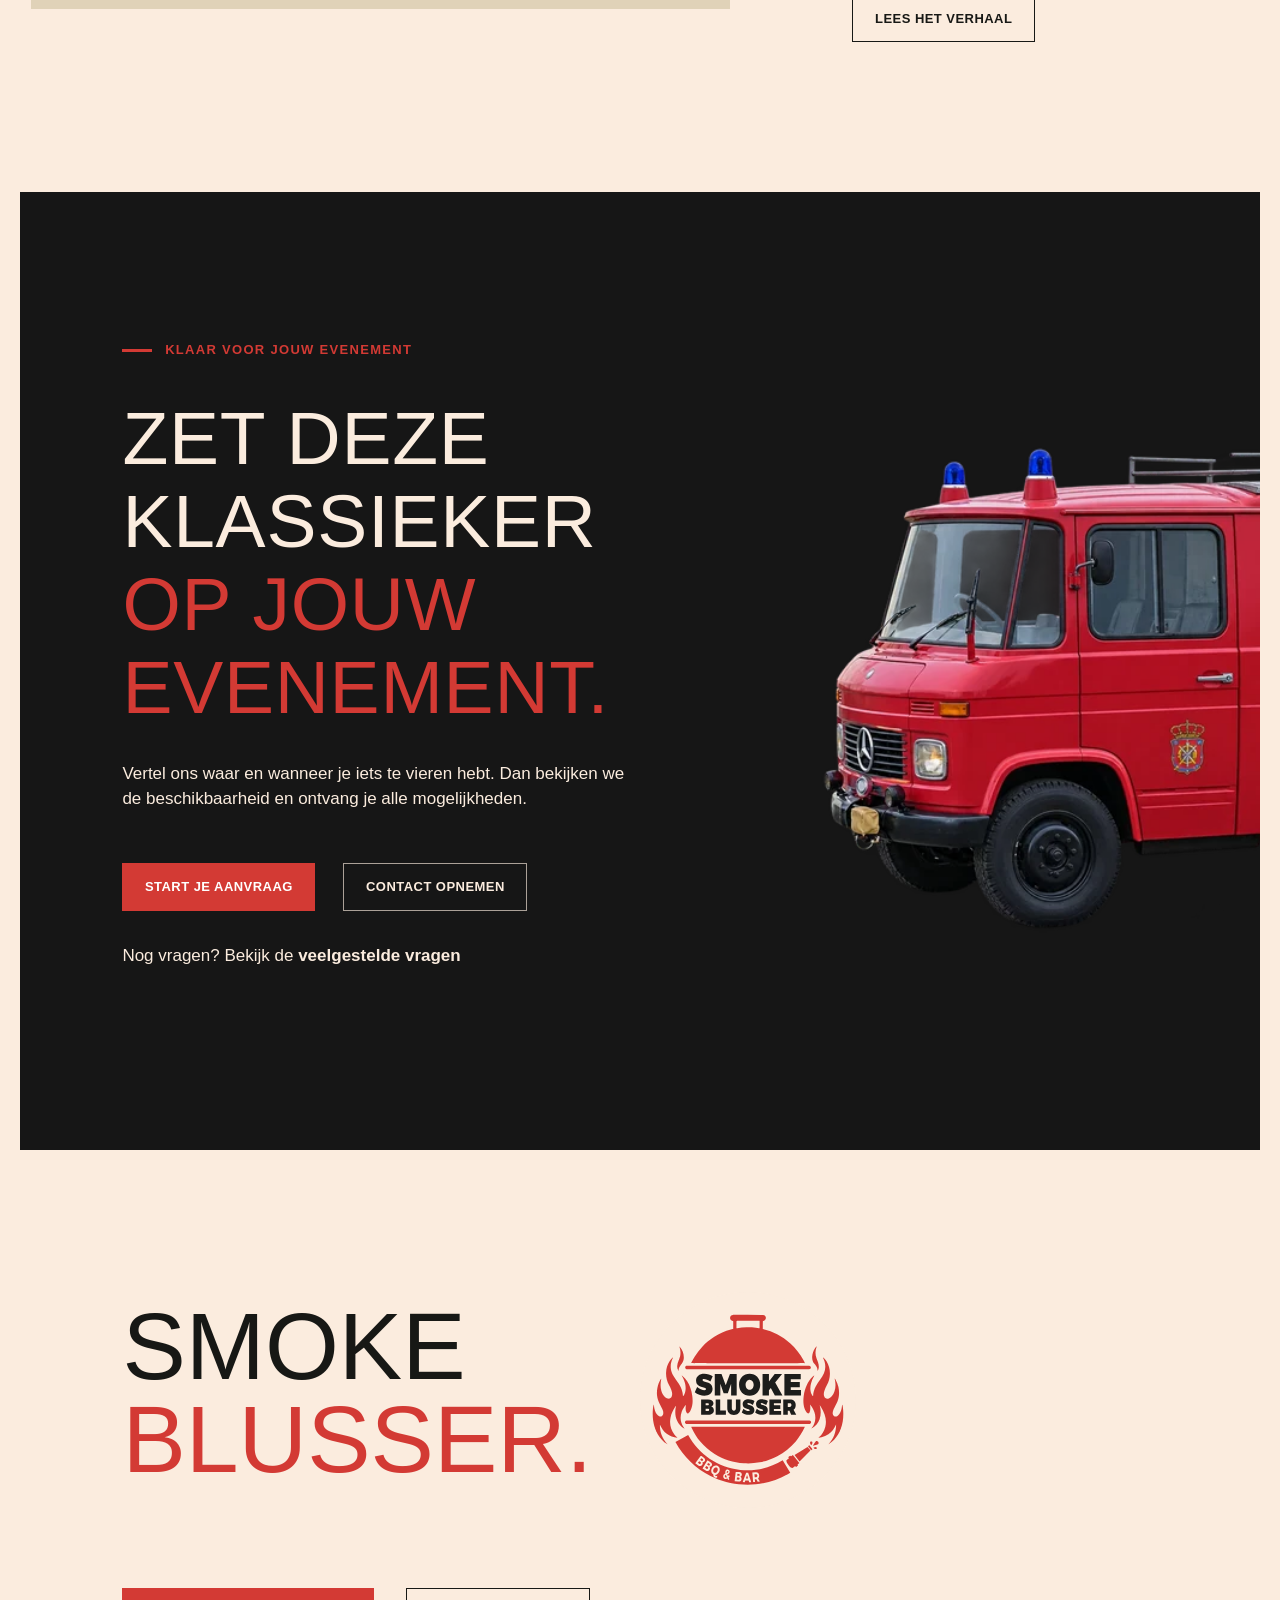
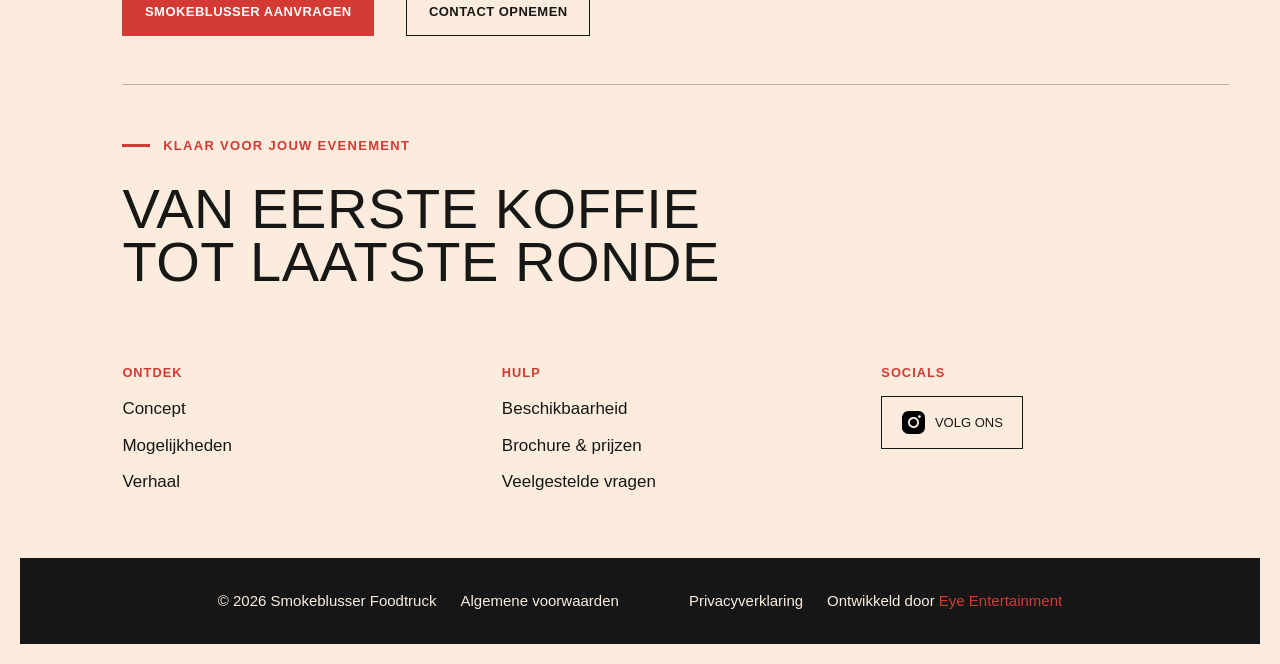
==== commit 7548867c: "Optimalisaties + nieuw logo" ====
--- a/index.html
+++ b/index.html
@@ -13,7 +13,7 @@
 
   <header class="site-header" data-header>
     <a class="brand" href="#top" aria-label="Smokeblusser home">
-      <img src="assets/logo.svg" alt="Smokeblusser Foodtruck">
+      <img src="assets/logo-smokeblusser.svg" alt="Smokeblusser Foodtruck">
     </a>
     <button class="nav-toggle" type="button" aria-expanded="false" aria-controls="main-nav">
       <span></span><span></span><span></span><span class="sr-only">Menu</span>
@@ -113,7 +113,7 @@
         <figure class="collage__item collage__item--left"><div class="photo-frame"><img src="assets/source-03-1215x1295.webp" width="1215" height="1295" srcset="assets/source-03-1215x1295-480.webp 480w, assets/source-03-1215x1295-800.webp 800w, assets/source-03-1215x1295.webp 1215w" sizes="(max-width: 860px) 70vw, 35vw" decoding="async" loading="lazy" alt="Koffie wordt gezet in de Smokeblusser"></div></figure>
         <figure class="collage__item collage__item--main">
           <div class="photo-frame"><img src="assets/source-04-1672x941.webp" width="1672" height="941" srcset="assets/source-04-1672x941-480.webp 480w, assets/source-04-1672x941-800.webp 800w, assets/source-04-1672x941.webp 1672w" sizes="(max-width: 860px) 70vw, 35vw" decoding="async" loading="lazy" alt="De Smokeblusser in actie op een festival in de avond"></div>
-          <button class="play" type="button" data-open-video aria-label="Bekijk de sfeerimpressie"><span aria-hidden="true">▶</span></button>
+          <button class="play" type="button" data-open-video aria-label="Bekijk de sfeerimpressie"><img src="assets/icon-playvideo.svg" width="24" height="30" alt=""></button>
         </figure>
         <figure class="collage__item collage__item--right"><div class="photo-frame"><img src="assets/source-01-1122x1402.webp" width="1122" height="1402" srcset="assets/source-01-1122x1402-480.webp 480w, assets/source-01-1122x1402-800.webp 800w, assets/source-01-1122x1402.webp 1122w" sizes="(max-width: 860px) 70vw, 35vw" decoding="async" loading="lazy" alt="Een verse koffie wordt overhandigd vanuit de Smokeblusser"></div></figure>
       </div>
@@ -164,7 +164,7 @@
     <div class="footer__main">
       <div class="footer__brand-panel">
         <div class="footer__statement"><span>Smoke</span><em>Blusser.</em></div>
-        <a class="footer__logo" href="./" aria-label="Smokeblusser home"><img src="assets/logo.svg" alt="Smokeblusser Foodtruck"></a>
+        <a class="footer__logo" href="./" aria-label="Smokeblusser home"><img src="assets/logo-smokeblusser.svg" alt="Smokeblusser Foodtruck"></a>
         <div class="footer__actions">
           <a class="button button--red" href="#contact">Smokeblusser aanvragen <span aria-hidden="true">→</span></a>
           <a class="button button--outline-dark" href="mailto:info@smokeblusser.nl">Contact opnemen <span aria-hidden="true">→</span></a>
--- a/styles.css
+++ b/styles.css
@@ -5,10 +5,10 @@
 :root {
   --surface-dark: #161616;
   --photo-dark: #2f312c;
-  --hero-red: #ff0519;
-  --cream: #f4edda;
-  --red: #ca0616;
-  --red-hover: #b0000e;
+  --hero-red: #FF0519;
+  --cream: #FBECDE;
+  --red: #D33A34;
+  --red-hover: #B72F2A;
   --dark: #242621;
   --ink: #171815;
   --sand: #e0d2b8;
@@ -194,12 +194,12 @@
 
 .button--outline-light {
   color: var(--cream);
-  border-color: rgba(244, 237, 218, 0.65);
+  border-color: rgba(251, 236, 222, 0.65);
 }
 
 .button--disabled {
-  border-color: rgba(244, 237, 218, 0.35);
-  color: rgba(244, 237, 218, 0.55);
+  border-color: rgba(251, 236, 222, 0.35);
+  color: rgba(251, 236, 222, 0.55);
   pointer-events: none;
 }
 
@@ -210,12 +210,16 @@
   flex-wrap: wrap;
 }
 
+h2 {
+  letter-spacing: 0.01em;
+}
+
 .section h2 {
   font-family: var(--display);
   font-weight: 400;
   text-transform: uppercase;
   line-height: 0.88;
-  letter-spacing: -0.02em;
+  letter-spacing: 0.01em;
   margin: 0px;
 }
 
@@ -506,7 +510,7 @@
 @media (max-width: 860px) {
   .site-header .main-nav a.mobile-request-link {
     display: block;
-    color: #ff0519;
+    color: var(--red);
   }
 }
 
@@ -889,7 +893,7 @@
     gap: 12px;
     padding: 16px 20px;
     max-width: 100%;
-    background: var(--hero-red);
+    background: var(--red);
     color: var(--cream);
     font-size: clamp(17px, 4.8vw, 22px);
   }
@@ -1704,13 +1708,13 @@
   main > .two-sides ~ section h2 {
     font-size: clamp(34px, 9vw, 48px);
     line-height: 1.08;
-    letter-spacing: -0.01em;
+    letter-spacing: 0.01em;
   }
 
   .two-sides .section-heading h2 {
     font-size: clamp(34px, 9vw, 48px);
     line-height: 1.08;
-    letter-spacing: -0.01em;
+    letter-spacing: 0.01em;
   }
 
   .two-sides .section-heading h2 > span {
@@ -1834,7 +1838,7 @@
   top: -8%;
   font: 9rem/.78 var(--display);
   text-transform: uppercase;
-  color: rgba(244, 237, 218, 0.043);
+  color: rgba(251, 236, 222, 0.043);
 }
 
 .annotation {
@@ -2375,14 +2379,34 @@
   height: 92px;
   border: 0px;
   border-radius: 50%;
-  background: var(--red);
-  color: white;
-  font-size: 1.4rem;
+  background: #F4EDDA;
+  display: grid;
+  place-items: center;
+  padding: 0;
   cursor: pointer;
+  transition: transform 0.35s cubic-bezier(0.22, 1, 0.36, 1);
+}
+
+.gallery-slider .collage .play img {
+  width: 30%;
+  height: auto;
+  object-fit: contain;
+  transform: none;
+  margin-left: 4%;
 }
 
 .play:hover {
   transform: translate(-50%, -50%) scale(1.06);
+}
+
+@media (prefers-reduced-motion: reduce) {
+  .play {
+    transition: none;
+  }
+
+  .play:hover {
+    transform: translate(-50%, -50%);
+  }
 }
 
 @media (max-width: 1050px) {
@@ -2659,7 +2683,7 @@
   height: 48px;
   background: transparent;
   color: var(--cream);
-  border: 1px solid rgba(244, 237, 218, 0.5);
+  border: 1px solid rgba(251, 236, 222, 0.5);
   font-size: 26px;
   cursor: pointer;
 }
@@ -2800,7 +2824,7 @@
   position: absolute;
   z-index: -1;
   font: 12rem/1 var(--display);
-  color: rgba(202, 6, 22, 0.07);
+  color: rgba(211, 58, 52, 0.07);
   right: -2rem;
   top: -7rem;
 }
@@ -3021,7 +3045,7 @@
   font-weight: 400;
   text-transform: uppercase;
   line-height: 0.88;
-  letter-spacing: -0.02em;
+  letter-spacing: 0.01em;
   margin: 0px;
 }
 
@@ -3117,7 +3141,7 @@
 
 .booking .button--outline-light {
   color: var(--cream);
-  border-color: rgba(244, 237, 218, 0.65);
+  border-color: rgba(251, 236, 222, 0.65);
 }
 
 .booking__copy > .actions {
@@ -3293,7 +3317,7 @@
   .booking h2 {
     font-size: clamp(34px, 9vw, 48px);
     line-height: 1.08;
-    letter-spacing: -0.01em;
+    letter-spacing: 0.01em;
   }
 
   .booking__copy {
@@ -3506,7 +3530,7 @@
 .footer__brand-panel {
   position: relative;
   display: grid;
-  grid-template-columns: minmax(0px, 1fr) 150px;
+  grid-template-columns: max-content 180px;
   column-gap: 2.5rem;
   padding-right: 4.5rem;
 }
@@ -3517,7 +3541,10 @@
 
 .footer__logo {
   grid-area: 1 / 2;
-  width: 150px;
+  width: 180px;
+  align-self: center;
+  position: relative;
+  top: -8px;
 }
 
 .footer__actions {
@@ -3767,19 +3794,61 @@
 
 }
 
+@media (min-width: 1401px) {
+  .footer__main {
+    grid-template-columns: minmax(540px, .9fr) minmax(0, 1.35fr);
+  }
+
+  .footer__brand-panel {
+    grid-template-columns: max-content clamp(150px, 10vw, 180px);
+    column-gap: 24px;
+    padding-right: 32px;
+    align-content: start;
+  }
+
+  .footer__statement {
+    font-size: clamp(80px, 5.5vw, 95px);
+    line-height: .98;
+  }
+
+  .footer__logo {
+    width: clamp(150px, 10vw, 180px);
+  }
+
+  .footer__content-panel {
+    padding-left: 40px;
+  }
+
+  .footer__actions {
+    margin-top: 48px;
+    flex-wrap: wrap;
+    gap: 24px;
+  }
+
+  .footer__tagline h2 {
+    font-size: 38px;
+    line-height: 1.08;
+  }
+
+  .footer__links {
+    grid-template-columns: repeat(3, minmax(0, 1fr));
+    column-gap: 24px;
+  }
+}
+
 @media (min-width: 861px) and (max-width: 1400px) {
   .footer__main {
     grid-template-columns: minmax(0, 1fr);
   }
 
   .footer__brand-panel {
-    grid-template-columns: max-content 180px;
+    grid-template-columns: max-content 216px;
     column-gap: 48px;
     padding-right: 0;
   }
 
   .footer__logo {
-    width: 180px;
+    width: 216px;
     align-self: center;
   }
 
@@ -3817,18 +3886,21 @@
   }
 
   .footer__brand-panel {
-    grid-template-columns: minmax(0px, 1fr) 105.6px;
-    gap: 20px;
+    grid-template-columns: max-content minmax(0px, 1fr);
+    column-gap: 12px;
+    row-gap: 20px;
     padding: 0px;
   }
 
   .footer__statement {
-    font-size: clamp(48px, 14vw, 70px);
+    font-size: clamp(40px, 12vw, 70px);
     line-height: 0.98;
   }
 
   .footer__logo {
-    width: 105.6px;
+    width: clamp(110px, 32vw, 150px);
+    max-width: 100%;
+    justify-self: start;
     align-self: center;
   }
 
